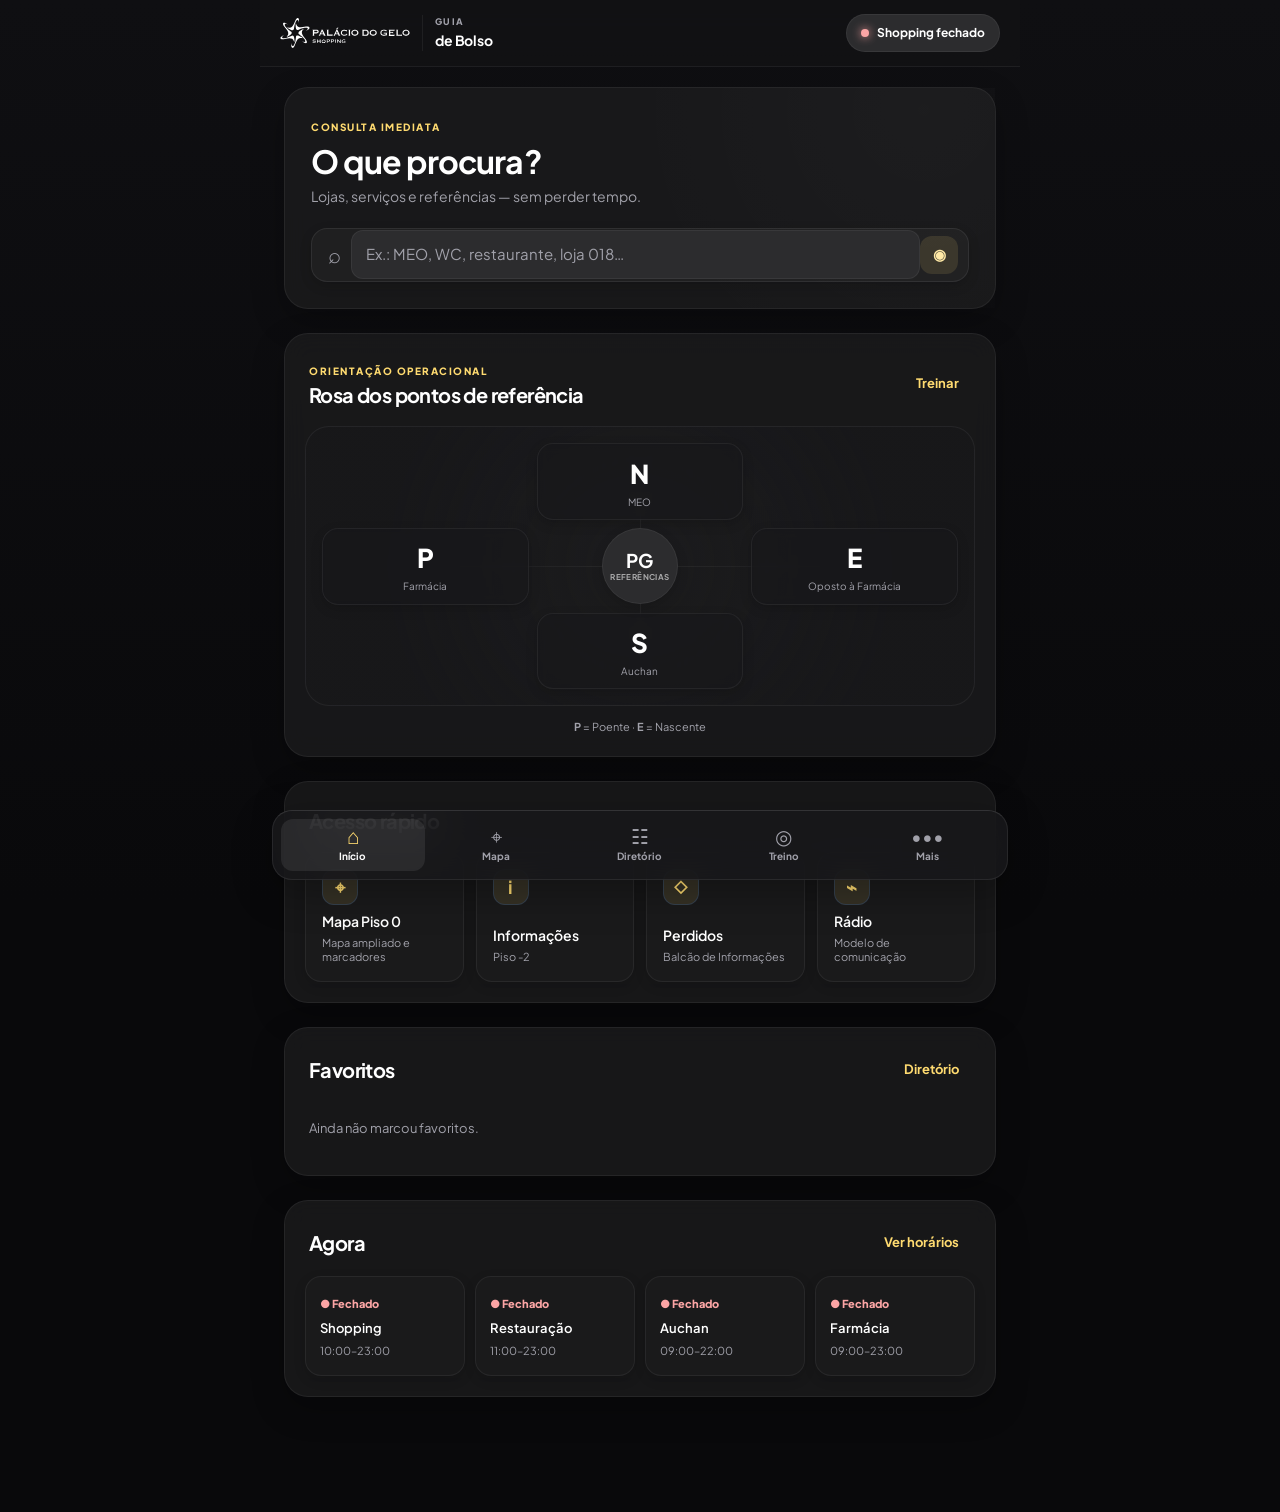
==== index.html @ 29e4f436 "fix: set overflow visible on hero-card to prevent search dropdown clipping and bump version to v1.2." ====
<!doctype html>
<html lang="pt-PT">
<head>
  <meta charset="utf-8" />
  <meta name="viewport" content="width=device-width, initial-scale=1, viewport-fit=cover" />
  <meta name="theme-color" content="#080b0f" />
  <meta name="apple-mobile-web-app-capable" content="yes" />
  <meta name="apple-mobile-web-app-status-bar-style" content="black-translucent" />
  <meta name="apple-mobile-web-app-title" content="PG Guia" />
  <meta name="description" content="Guia móvel e offline do Palácio do Gelo: pisos, lojas, referências cardeais e treino." />
  <link rel="manifest" href="manifest.webmanifest" />
  <link rel="icon" href="assets/icons/palacio-do-gelo.webp" />
  <link rel="apple-touch-icon" href="assets/icons/palacio-do-gelo.webp" />
  <link rel="preconnect" href="https://fonts.googleapis.com">
  <link rel="preconnect" href="https://fonts.gstatic.com" crossorigin>
  <link href="https://fonts.googleapis.com/css2?family=Plus+Jakarta+Sans:wght@300;400;500;600;700;800&display=swap" rel="stylesheet">
  <link rel="stylesheet" href="styles.css?v=1.2.1" />
  <title>PG | Guia de Bolso</title>
</head>
<body>
  <div id="app" class="app-shell">
    <header class="topbar">
      <div class="brand-block">
        <img class="brand-logo" src="assets/brand/palacio-do-gelo.svg" alt="Palácio do Gelo Shopping" />
        <div class="brand-context">
          <span>Guia</span>
          <h1>de Bolso</h1>
        </div>
      </div>
      <div class="top-actions">
        <button id="installBtn" class="icon-btn hidden" type="button" aria-label="Instalar aplicação">⇩</button>
        <button id="openStatusBtn" class="status-pill" type="button" aria-label="Ver horários">
          <span id="openStatusDot" class="status-dot"></span>
          <span id="openStatusText">A verificar</span>
        </button>
      </div>
    </header>

    <main class="content">
      <section id="screen-home" class="screen active" data-screen="home">
        <div class="hero-card">
          <div class="hero-copy">
            <span class="micro-label">CONSULTA IMEDIATA</span>
            <h2>O que procura?</h2>
            <p>Lojas, serviços e referências — sem perder tempo.</p>
          </div>
          <div class="search-wrap">
            <span class="search-icon">⌕</span>
            <input id="homeSearch" type="search" autocomplete="off" placeholder="Ex.: MEO, WC, restaurante, loja 018…" aria-label="Pesquisar local" />
            <button id="voiceSearchBtn" class="voice-btn" type="button" aria-label="Pesquisar por voz">◉</button>
          </div>
          <div id="homeSearchResults" class="search-results hidden"></div>
        </div>

        <section class="section-block">
          <div class="section-heading">
            <div>
              <span class="micro-label">ORIENTAÇÃO OPERACIONAL</span>
              <h2>Rosa dos pontos de referência</h2>
            </div>
            <button class="text-btn" data-nav-target="training" type="button">Treinar</button>
          </div>
          <div class="compass-card" aria-label="Orientação por pontos cardeais">
            <button class="compass-point north" data-direction="north" type="button"><strong>N</strong><span>MEO</span></button>
            <button class="compass-point west" data-direction="west" type="button"><strong>P</strong><span>Farmácia</span></button>
            <div class="compass-center"><span>PG</span><small>referências</small></div>
            <button class="compass-point east" data-direction="east" type="button"><strong>E</strong><span>Oposto à Farmácia</span></button>
            <button class="compass-point south" data-direction="south" type="button"><strong>S</strong><span>Auchan</span></button>
          </div>
          <p class="compass-legend"><b>P</b> = Poente · <b>E</b> = Nascente</p>
        </section>

        <section class="section-block">
          <div class="section-heading"><h2>Acesso rápido</h2></div>
          <div class="quick-grid">
            <button class="quick-card" data-action="open-floor" data-floor="0" type="button"><span class="quick-icon">⌖</span><b>Mapa Piso 0</b><small>Mapa ampliado e marcadores</small></button>
            <button class="quick-card" data-action="find-place" data-place="Balcão de Informações" type="button"><span class="quick-icon">i</span><b>Informações</b><small>Piso -2</small></button>
            <button class="quick-card" data-action="find-place" data-place="Perdidos e achados" type="button"><span class="quick-icon">◇</span><b>Perdidos</b><small>Balcão de Informações</small></button>
            <button class="quick-card" data-action="open-radio" type="button"><span class="quick-icon">⌁</span><b>Rádio</b><small>Modelo de comunicação</small></button>
          </div>
        </section>

        <section class="section-block">
          <div class="section-heading">
            <h2>Favoritos</h2>
            <button class="text-btn" data-nav-target="directory" type="button">Diretório</button>
          </div>
          <div id="favoritesList" class="horizontal-list empty-state">Ainda não marcou favoritos.</div>
        </section>

        <section class="section-block">
          <div class="section-heading"><h2>Agora</h2><button id="showAllHours" class="text-btn" type="button">Ver horários</button></div>
          <div id="hoursStrip" class="hours-strip"></div>
        </section>
      </section>

      <section id="screen-map" class="screen" data-screen="map">
        <div class="section-heading sticky-heading">
          <div><span class="micro-label">MAPA</span><h2 id="mapTitle">Piso 0</h2></div>
          <button id="markModeBtn" class="outline-btn" type="button">+ Marcar ponto</button>
        </div>
        <div id="floorTabs" class="floor-tabs" role="tablist" aria-label="Escolher piso"></div>
        <div class="map-card">
          <div id="mapViewport" class="map-viewport">
            <img id="floorMapImage" src="assets/mapa-oficial-piso-0.png" alt="Mapa do Piso 0" draggable="false" />
            <div id="markerLayer" class="marker-layer"></div>
            <div class="map-compass" aria-hidden="true"><b>N</b><span>↥</span><small>MEO</small></div>
          </div>
          <div id="mapHint" class="map-hint">Toque num marcador ou pesquise uma loja.</div>
          <div class="zoom-actions">
            <button id="zoomOutBtn" type="button" aria-label="Diminuir zoom">−</button>
            <button id="resetZoomBtn" type="button">Ajustar</button>
            <button id="zoomInBtn" type="button" aria-label="Aumentar zoom">+</button>
          </div>
        </div>
        <div class="section-heading compact"><h2>Locais deste piso</h2><span id="floorCount" class="count-badge"></span></div>
        <div id="floorPlaces" class="card-list"></div>
      </section>

      <section id="screen-directory" class="screen" data-screen="directory">
        <div class="section-heading sticky-heading">
          <div><span class="micro-label">142 LOCAIS CADASTRADOS</span><h2>Diretório</h2></div>
          <button id="directoryFavoritesOnly" class="outline-btn" type="button">☆ Favoritos</button>
        </div>
        <div class="filter-card">
          <div class="search-wrap compact-search">
            <span class="search-icon">⌕</span>
            <input id="directorySearch" type="search" placeholder="Nome, categoria, piso ou unidade" aria-label="Pesquisar diretório" />
          </div>
          <div class="filter-row">
            <select id="floorFilter" aria-label="Filtrar por piso">
              <option value="all">Todos os pisos</option>
              <option value="-2">Piso -2</option><option value="-1">Piso -1</option><option value="P0">Parque P0</option>
              <option value="0">Piso 0</option><option value="1">Piso 1</option><option value="2">Piso 2</option><option value="3">Piso 3</option>
              <option value="unknown">Por confirmar</option>
            </select>
            <select id="categoryFilter" aria-label="Filtrar por categoria"><option value="all">Todas as categorias</option></select>
          </div>
          <label class="check-row"><input id="verifiedFilter" type="checkbox" /> Mostrar apenas localizações confirmadas</label>
        </div>
        <div class="result-summary"><span id="directoryCount"></span><button id="clearFilters" class="text-btn" type="button">Limpar filtros</button></div>
        <div id="directoryList" class="card-list"></div>
      </section>

      <section id="screen-training" class="screen" data-screen="training">
        <div class="section-heading">
          <div><span class="micro-label">MEMORIZAÇÃO</span><h2>Modo treino</h2></div>
          <div id="trainingScore" class="score-pill">0 / 0</div>
        </div>
        <div class="training-tabs">
          <button class="active" data-training-mode="mixed" type="button">Misto</button>
          <button data-training-mode="compass" type="button">Direções</button>
          <button data-training-mode="floors" type="button">Pisos</button>
        </div>
        <div id="quizCard" class="quiz-card">
          <span id="quizType" class="micro-label">DIREÇÃO</span>
          <h2 id="quizQuestion">A carregar pergunta…</h2>
          <div id="quizAnswers" class="answer-grid"></div>
          <div id="quizFeedback" class="quiz-feedback hidden"></div>
          <button id="nextQuestionBtn" class="primary-btn hidden" type="button">Próxima pergunta</button>
        </div>
        <section class="section-block">
          <div class="section-heading"><h2>Referências essenciais</h2></div>
          <div id="referenceCards" class="reference-grid"></div>
        </section>
        <section class="section-block">
          <div class="section-heading"><h2>Checklist de ronda</h2><button id="resetPatrolBtn" class="text-btn" type="button">Reiniciar</button></div>
          <div id="patrolChecklist" class="patrol-list"></div>
        </section>
      </section>

      <section id="screen-more" class="screen" data-screen="more">
        <div class="section-heading"><div><span class="micro-label">APOIO</span><h2>Mais ferramentas</h2></div></div>

        <details class="accordion" open>
          <summary>Serviços públicos</summary>
          <div id="servicesList" class="mini-list"></div>
        </details>

        <details class="accordion">
          <summary>Regras públicas do shopping</summary>
          <div id="rulesList" class="mini-list"></div>
        </details>

        <details class="accordion" id="operationalNotesAccordion">
          <summary>Notas operacionais pessoais</summary>
          <p class="muted-note">Modelos editáveis para comunicação rápida. Ficam apenas neste dispositivo e não substituem o procedimento oficial.</p>
          <div id="operationalNotes" class="notes-grid"></div>
        </details>

        <details class="accordion">
          <summary>Pontos personalizados</summary>
          <button id="addCustomPlaceBtn" class="primary-btn full" type="button">Adicionar local</button>
          <div id="customPlacesList" class="mini-list"></div>
        </details>

        <details class="accordion">
          <summary>Diretório fotografado</summary>
          <a href="assets/diretorio-fotografado.png" target="_blank" rel="noopener"><img class="directory-photo" src="assets/diretorio-fotografado.png" alt="Fotografia ampliada do diretório do shopping" /></a>
        </details>

        <details class="accordion">
          <summary>Contactos e fontes</summary>
          <div id="contactCard" class="contact-card"></div>
          <div id="sourcesList" class="source-list"></div>
          <p class="muted-note" id="dataNote"></p>
        </details>

        <div class="danger-zone">
          <h3>Dados locais</h3>
          <p>Favoritos, correções, notas, treino e pontos personalizados ficam apenas no seu telemóvel.</p>
          <button id="exportDataBtn" class="outline-btn" type="button">Exportar cópia</button>
          <button id="importDataBtn" class="outline-btn" type="button">Importar cópia</button>
          <input id="importDataInput" type="file" accept="application/json" hidden />
        </div>
      </section>
    </main>

    <nav class="bottom-nav" aria-label="Navegação principal">
      <button class="active" data-nav="home" type="button"><span>⌂</span><small>Início</small></button>
      <button data-nav="map" type="button"><span>⌖</span><small>Mapa</small></button>
      <button data-nav="directory" type="button"><span>☷</span><small>Diretório</small></button>
      <button data-nav="training" type="button"><span>◎</span><small>Treino</small></button>
      <button data-nav="more" type="button"><span>•••</span><small>Mais</small></button>
    </nav>
  </div>

  <dialog id="placeDialog" class="sheet-dialog">
    <form method="dialog" class="sheet-card">
      <div class="sheet-handle"></div>
      <button class="sheet-close" value="cancel" aria-label="Fechar">×</button>
      <div id="placeDialogContent"></div>
    </form>
  </dialog>

  <dialog id="formDialog" class="sheet-dialog">
    <form id="customPlaceForm" class="sheet-card">
      <div class="sheet-handle"></div>
      <button class="sheet-close" type="button" data-close-dialog="formDialog" aria-label="Fechar">×</button>
      <span class="micro-label">LOCAL PERSONALIZADO</span>
      <h2 id="formDialogTitle">Adicionar local</h2>
      <label>Nome<input name="name" required placeholder="Ex.: Posto de segurança" /></label>
      <div class="two-cols"><label>Piso<select name="floor"><option>-2</option><option>-1</option><option>P0</option><option selected>0</option><option>1</option><option>2</option><option>3</option></select></label><label>Unidade<input name="unit" placeholder="Ex.: 018" /></label></div>
      <label>Direção<select name="direction"><option value="">Por confirmar</option><option>Norte</option><option>Sul</option><option>Poente</option><option>Nascente</option></select></label>
      <label>Referência / nota<textarea name="note" rows="3" placeholder="Ex.: corredor junto ao elevador"></textarea></label>
      <input type="hidden" name="x" /><input type="hidden" name="y" />
      <button class="primary-btn full" type="submit">Guardar neste dispositivo</button>
    </form>
  </dialog>

  <dialog id="hoursDialog" class="sheet-dialog">
    <form method="dialog" class="sheet-card">
      <div class="sheet-handle"></div>
      <button class="sheet-close" value="cancel" aria-label="Fechar">×</button>
      <span class="micro-label">HORÁRIOS PÚBLICOS</span><h2>Estado e horários</h2>
      <div id="hoursDialogList" class="mini-list"></div>
      <p class="muted-note">Horários especiais e feriados podem alterar estes valores.</p>
    </form>
  </dialog>

  <div id="toast" class="toast" role="status" aria-live="polite"></div>

  <script src="data.js?v=1.2.1"></script>
  <script src="store-media.js?v=1.2.1"></script>
  <script src="app.js?v=1.2.1"></script>
</body>
</html>
---- styles.css ----
/* Import Google Fonts - Plus Jakarta Sans */
@import url('https://fonts.googleapis.com/css2?family=Plus+Jakarta+Sans:wght@300;400;500;600;700;800&display=swap');

:root {
  /* System Dark Matte Gold Theme */
  --bg: #09090b;
  --bg-gradient: linear-gradient(180deg, #0f0f12 0%, #09090b 100%);
  --panel: rgba(28, 28, 30, 0.75);
  --panel-elevated: rgba(44, 44, 46, 0.85);
  --panel-solid: #1c1c1e;
  --panel-2: #2c2c2e;
  --line: rgba(255, 255, 255, 0.06);
  --line-glow: rgba(255, 255, 255, 0.06);
  --text: #ffffff;
  --muted: #a1a1aa;
  --ice: #ffdb70;
  --ice-dim: rgba(255, 219, 112, 0.12);
  --ice-2: #ffe9a6;
  --accent: #ffdb70;
  --accent-glow: rgba(255, 219, 112, 0.08);
  --success: #6ee7b7;
  --success-glow: rgba(110, 231, 183, 0.1);
  --warning: #fcd34d;
  --warning-glow: rgba(252, 211, 77, 0.1);
  --danger: #fca5a5;
  --danger-glow: rgba(252, 165, 165, 0.1);
  
  /* Layout tokens */
  --radius-lg: 24px;
  --radius-md: 16px;
  --radius-sm: 12px;
  --shadow-sm: 0 4px 12px rgba(0, 0, 0, 0.15);
  --shadow-md: 0 12px 32px rgba(0, 0, 0, 0.25);
  --shadow-lg: 0 20px 48px rgba(0, 0, 0, 0.35);
  --shadow-glow: 0 0 20px rgba(255, 255, 255, 0.02);
  
  color-scheme: dark;
  font-family: 'Plus Jakarta Sans', -apple-system, BlinkMacSystemFont, "Segoe UI", Roboto, Helvetica, Arial, sans-serif;
}

/* Reset and Global Styles */
* {
  box-sizing: border-box;
  -webkit-tap-highlight-color: transparent;
  outline-color: var(--ice);
}

html {
  background: var(--bg);
  scroll-behavior: smooth;
  height: 100%;
}

body {
  margin: 0;
  min-width: 320px;
  min-height: 100vh;
  background: var(--bg-gradient);
  background-attachment: fixed;
  color: var(--text);
  font-size: 15px;
  line-height: 1.5;
  -webkit-font-smoothing: antialiased;
}

/* Scrollbars */
::-webkit-scrollbar {
  width: 6px;
  height: 6px;
}
::-webkit-scrollbar-track {
  background: transparent;
}
::-webkit-scrollbar-thumb {
  background: rgba(255, 255, 255, 0.15);
  border-radius: 99px;
}
::-webkit-scrollbar-thumb:hover {
  background: var(--ice-dim);
}

/* Form resets */
button, input, select, textarea {
  font: inherit;
  color: inherit;
}

button {
  border: 0;
  background: transparent;
  cursor: pointer;
  display: inline-flex;
  align-items: center;
  justify-content: center;
  transition: all 0.25s cubic-bezier(0.4, 0, 0.2, 1);
}

button:active {
  transform: scale(0.96);
}

a {
  color: var(--ice);
  text-decoration: none;
  transition: color 0.2s ease;
}
a:hover {
  color: var(--ice-2);
}

/* Layout Shell */
.app-shell {
  width: min(100%, 760px);
  margin: 0 auto;
  min-height: 100vh;
  position: relative;
  display: flex;
  flex-direction: column;
}

/* Top Navigation Bar */
.topbar {
  position: sticky;
  top: 0;
  z-index: 40;
  display: flex;
  align-items: center;
  justify-content: space-between;
  padding: calc(14px + env(safe-area-inset-top)) 20px 14px;
  background: rgba(18, 18, 20, 0.85);
  backdrop-filter: blur(20px) saturate(160%);
  border-bottom: 1px solid var(--line);
}

.brand-block {
  display: flex;
  gap: 12px;
  align-items: center;
  min-width: 0;
}

.brand-logo {
  height: 38px;
  max-width: 130px;
  object-fit: contain;
  filter: invert(1) brightness(1.15);
}

.brand-context {
  border-left: 1.5px solid var(--line);
  padding-left: 12px;
  white-space: nowrap;
}
.brand-context span {
  display: block;
  color: var(--muted);
  font-size: 9px;
  font-weight: 800;
  letter-spacing: 0.15em;
  text-transform: uppercase;
}
.brand-context h1 {
  margin: 1px 0 0;
  font-size: 14px;
  font-weight: 700;
  letter-spacing: -0.01em;
}

.top-actions {
  display: flex;
  gap: 8px;
  align-items: center;
}

/* Content Container */
.content {
  flex: 1;
  padding: 20px 20px calc(115px + env(safe-area-inset-bottom));
}

/* Screen Transitions */
.screen {
  display: none;
  animation: fadeIn 0.3s cubic-bezier(0.16, 1, 0.3, 1);
}
.screen.active {
  display: block;
}
@keyframes fadeIn {
  from {
    opacity: 0;
    transform: translateY(8px);
  }
  to {
    opacity: 1;
    transform: translateY(0);
  }
}

/* Card components base */
.hero-card, .filter-card, .map-card, .quiz-card, .accordion, .danger-zone, .section-block {
  background: var(--panel);
  border: 1px solid var(--line);
  border-radius: var(--radius-lg);
  box-shadow: var(--shadow-md);
  backdrop-filter: blur(12px);
  overflow: hidden;
  transition: border-color 0.25s ease, box-shadow 0.25s ease;
}

.section-block {
  margin-top: 24px;
  padding: 20px;
  background: var(--panel);
}

/* Typography styles */
.eyebrow, .micro-label {
  margin: 0;
  color: var(--ice);
  letter-spacing: 0.15em;
  font-weight: 800;
  font-size: 10px;
  text-transform: uppercase;
  /* text-shadow removed for neutral style */
}

h2 {
  margin: 0;
  font-size: 22px;
  font-weight: 700;
  letter-spacing: -0.03em;
}
h3 {
  margin: 0;
  font-size: 17px;
  font-weight: 600;
  letter-spacing: -0.01em;
}
p {
  line-height: 1.6;
  color: var(--muted);
}

/* Buttons */
.icon-btn {
  width: 38px;
  height: 38px;
  border-radius: var(--radius-sm);
  background: var(--panel-2);
  border: 1px solid var(--line);
  font-size: 18px;
}
.icon-btn:hover {
  background: var(--ice-dim);
  border-color: var(--ice);
  color: var(--ice);
}

.status-pill {
  min-height: 38px;
  display: flex;
  gap: 8px;
  align-items: center;
  border-radius: 99px;
  padding: 0 14px;
  background: var(--panel-2);
  border: 1px solid var(--line);
  font-size: 12px;
  font-weight: 700;
}
.status-pill:hover {
  border-color: rgba(255, 255, 255, 0.15);
}

.status-dot {
  width: 8px;
  height: 8px;
  border-radius: 50%;
  background: var(--warning);
  box-shadow: 0 0 10px var(--warning);
}
.status-dot.open {
  background: var(--success);
  box-shadow: 0 0 10px var(--success);
}
.status-dot.closed {
  background: var(--danger);
  box-shadow: 0 0 10px var(--danger);
}

.text-btn {
  padding: 8px 12px;
  background: transparent;
  color: var(--ice);
  font-weight: 700;
  font-size: 13px;
  border-radius: var(--radius-sm);
}
.text-btn:hover {
  background: var(--ice-dim);
}

.outline-btn {
  padding: 10px 16px;
  border-radius: var(--radius-sm);
  background: rgba(255, 255, 255, 0.03);
  border: 1px solid var(--line);
  font-size: 12px;
  font-weight: 700;
}
.outline-btn:hover {
  border-color: var(--ice);
  background: var(--ice-dim);
  color: var(--ice-2);
}
.outline-btn.active {
  border-color: var(--ice);
  background: var(--ice-dim);
  color: var(--text);
  box-shadow: var(--shadow-glow);
}

.primary-btn {
  border-radius: var(--radius-md);
  padding: 14px 24px;
  background: var(--ice);
  color: #09090b;
  font-weight: 800;
  box-shadow: var(--shadow-sm);
  font-size: 14px;
  letter-spacing: -0.01em;
}
.primary-btn:hover {
  background: #e5c158;
  transform: translateY(-1px);
}
.primary-btn:active {
  transform: translateY(1px) scale(0.97);
}

.full {
  width: 100%;
}

/* Hero Section */
.hero-card {
  padding: 26px;
  position: relative;
  border-color: var(--line);
  background: var(--panel);
  overflow: visible;
}
.hero-card::after {
  content: "";
  position: absolute;
  inset: 0;
  pointer-events: none;
  background: radial-gradient(circle at 90% 10%, rgba(255, 255, 255, 0.02), transparent 45%);
}

.hero-copy h2 {
  font-size: 32px;
  margin-top: 6px;
  line-height: 1.15;
}
.hero-copy p {
  margin: 6px 0 20px;
  font-size: 14px;
}

/* Search wrap */
.search-wrap {
  position: relative;
  z-index: 2;
  display: flex;
  align-items: center;
  min-height: 54px;
  background: rgba(255, 255, 255, 0.03);
  border: 1px solid rgba(255, 255, 255, 0.08);
  border-radius: var(--radius-md);
  padding: 0 10px 0 16px;
  box-shadow: var(--shadow-sm);
  transition: all 0.3s cubic-bezier(0.4, 0, 0.2, 1);
}
.search-wrap:focus-within {
  border-color: var(--ice);
  background: var(--panel-solid);
  box-shadow: 0 0 0 3px var(--ice-dim), var(--shadow-glow);
}
.search-icon {
  color: var(--muted);
  font-size: 22px;
  margin-right: 10px;
  transition: color 0.3s ease;
}
.search-wrap:focus-within .search-icon {
  color: var(--ice);
}
.search-wrap input {
  flex: 1;
  min-width: 0;
  border: 0;
  outline: 0;
  color: var(--text);
  background: transparent;
  font-size: 15px;
}
.search-wrap input::placeholder {
  color: var(--muted);
}
.voice-btn {
  width: 38px;
  height: 38px;
  border-radius: var(--radius-sm);
  background: var(--ice-dim);
  color: var(--ice-2);
  font-weight: 700;
}
.voice-btn:hover {
  background: rgba(59, 130, 246, 0.2);
  color: var(--ice);
}

/* Search results dropdown */
.search-results {
  position: absolute;
  left: 26px;
  right: 26px;
  top: calc(100% - 15px);
  z-index: 30;
  padding: 8px;
  max-height: 330px;
  overflow: auto;
  background: var(--panel-solid);
  border: 1px solid var(--line);
  border-radius: 0 0 var(--radius-md) var(--radius-md);
  box-shadow: var(--shadow-lg);
  border-top: 0;
}
.search-result {
  width: 100%;
  display: flex;
  align-items: center;
  gap: 14px;
  border: 0;
  background: transparent;
  color: var(--text);
  text-align: left;
  padding: 10px 12px;
  border-radius: var(--radius-sm);
}
.search-result:hover, .search-result:focus {
  background: rgba(255, 255, 255, 0.04);
}
.result-floor {
  flex: 0 0 auto;
  min-width: 52px;
  padding: 6px 8px;
  text-align: center;
  border-radius: var(--radius-sm);
  background: var(--panel-2);
  font-size: 12px;
  font-weight: 850;
  color: var(--ice);
  border: 1px solid var(--line);
}
.search-result b {
  display: block;
  font-weight: 600;
  font-size: 14px;
}
.search-result small {
  color: var(--muted);
  font-size: 11px;
}

/* Section Headings */
.section-heading {
  display: flex;
  justify-content: space-between;
  align-items: center;
  gap: 12px;
  margin: 4px 4px 16px;
}
.section-heading h2 {
  font-size: 20px;
}
.section-heading.compact {
  margin-top: 24px;
}

.sticky-heading {
  position: sticky;
  top: 66px;
  z-index: 22;
  background: linear-gradient(180deg, var(--bg) 75%, transparent);
  padding: 12px 0 18px;
  margin-top: -6px;
  backdrop-filter: blur(8px);
}

/* Compass Card (Rosa dos Ventos - Radar redesign) */
.compass-card {
  display: grid;
  grid-template: 1fr 1fr 1fr / 1fr 1fr 1fr;
  min-height: 280px;
  position: relative;
  border-radius: var(--radius-lg);
  background: radial-gradient(circle, rgba(255, 255, 255, 0.02) 0%, rgba(24, 24, 27, 0.6) 70%);
  border: 1px solid var(--line);
  overflow: hidden;
  padding: 12px;
}
.compass-card::before, .compass-card::after {
  content: "";
  position: absolute;
  background: linear-gradient(90deg, transparent, var(--line), transparent);
}
.compass-card::before {
  width: 1px;
  top: 10%;
  bottom: 10%;
  left: 50%;
  background: linear-gradient(180deg, transparent, var(--line) 40%, var(--line) 60%, transparent);
}
.compass-card::after {
  height: 1px;
  left: 10%;
  right: 10%;
  top: 50%;
}

.compass-point {
  position: relative;
  z-index: 2;
  margin: 4px;
  border: 1px solid var(--line);
  border-radius: var(--radius-md);
  background: rgba(24, 24, 27, 0.7);
  display: flex;
  flex-direction: column;
  align-items: center;
  justify-content: center;
  gap: 2px;
  padding: 8px;
  box-shadow: var(--shadow-sm);
  backdrop-filter: blur(4px);
}
.compass-point:hover {
  border-color: var(--muted);
  background: rgba(255, 255, 255, 0.02);
}
.compass-point strong {
  font-size: 26px;
  color: var(--text);
  font-weight: 800;
}
.compass-point span {
  font-size: 10px;
  color: var(--muted);
  text-align: center;
  max-width: 95px;
  white-space: nowrap;
  overflow: hidden;
  text-overflow: ellipsis;
}
.compass-point.north { grid-column: 2; grid-row: 1; }
.compass-point.south { grid-column: 2; grid-row: 3; }
.compass-point.west { grid-column: 1; grid-row: 2; }
.compass-point.east { grid-column: 3; grid-row: 2; }

.compass-center {
  grid-column: 2;
  grid-row: 2;
  z-index: 3;
  align-self: center;
  justify-self: center;
  width: 76px;
  height: 76px;
  display: flex;
  flex-direction: column;
  align-items: center;
  justify-content: center;
  text-align: center;
  border-radius: 50%;
  background: var(--panel-2);
  color: var(--text);
  border: 1px solid var(--line);
  box-shadow: var(--shadow-sm);
}
.compass-center span {
  font-weight: 700;
  font-size: 19px;
  line-height: 1.1;
}
.compass-center small {
  font-size: 8px;
  font-weight: 700;
  letter-spacing: 0.05em;
  text-transform: uppercase;
  opacity: 0.6;
}

.compass-legend {
  text-align: center;
  margin: 12px 0 0;
  color: var(--muted);
  font-size: 11px;
}

/* Quick Action Grid */
.quick-grid {
  display: grid;
  grid-template-columns: 1fr 1fr;
  gap: 12px;
}
.quick-card {
  min-height: 116px;
  display: flex;
  flex-direction: column;
  align-items: flex-start;
  justify-content: flex-end;
  gap: 4px;
  padding: 16px;
  border: 1px solid var(--line);
  border-radius: var(--radius-md);
  background: var(--panel);
  text-align: left;
  box-shadow: var(--shadow-sm);
  transition: all 0.25s ease;
}
.quick-card:hover {
  border-color: var(--ice-dim);
  background: var(--panel-elevated);
  transform: translateY(-2px);
  box-shadow: 0 8px 24px rgba(0, 0, 0, 0.15);
}
.quick-icon {
  display: flex;
  align-items: center;
  justify-content: center;
  width: 36px;
  height: 36px;
  margin-bottom: auto;
  border-radius: var(--radius-sm);
  background: var(--ice-dim);
  color: var(--ice);
  font-size: 18px;
  font-weight: 700;
  border: 1px solid rgba(59, 130, 246, 0.2);
}
.quick-card b {
  font-size: 14px;
  font-weight: 600;
}
.quick-card small {
  color: var(--muted);
  font-size: 11px;
  line-height: 1.3;
}

/* Horizontal chip lists */
.horizontal-list {
  display: flex;
  gap: 12px;
  overflow-x: auto;
  padding-bottom: 6px;
  scrollbar-width: thin;
}
.favorite-chip {
  flex: 0 0 auto;
  min-width: 180px;
  max-width: 220px;
  display: flex;
  align-items: center;
  gap: 12px;
  border: 1px solid var(--line);
  background: var(--panel);
  border-radius: var(--radius-md);
  padding: 10px 12px;
  text-align: left;
  box-shadow: var(--shadow-sm);
}
.favorite-chip:hover {
  border-color: var(--ice-dim);
  background: rgba(255, 255, 255, 0.02);
}
.favorite-chip span:last-child {
  min-width: 0;
  flex: 1;
}
.favorite-chip b {
  display: block;
  font-size: 13px;
  font-weight: 600;
  overflow: hidden;
  text-overflow: ellipsis;
  white-space: nowrap;
}
.favorite-chip small {
  color: var(--muted);
  display: block;
  margin-top: 2px;
  font-size: 11px;
  overflow: hidden;
  text-overflow: ellipsis;
  white-space: nowrap;
}

.empty-state {
  color: var(--muted);
  font-size: 13px;
  padding: 16px 4px;
}

/* Hours section */
.hours-strip {
  display: grid;
  grid-template-columns: 1fr 1fr;
  gap: 10px;
}
.hour-card {
  padding: 14px;
  border-radius: var(--radius-md);
  background: var(--panel);
  border: 1px solid var(--line);
  box-shadow: var(--shadow-sm);
}
.hour-card .state {
  display: inline-flex;
  align-items: center;
  gap: 6px;
  font-size: 11px;
  font-weight: 800;
  margin-bottom: 6px;
}
.hour-card b {
  display: block;
  font-size: 13px;
  font-weight: 600;
}
.hour-card small {
  color: var(--muted);
  font-size: 11px;
}

/* Floor selector tabs */
.floor-tabs {
  display: flex;
  gap: 8px;
  overflow-x: auto;
  padding: 4px 2px 14px;
  scrollbar-width: none;
}
.floor-tabs button {
  flex: 0 0 auto;
  min-width: 54px;
  height: 40px;
  border: 1px solid var(--line);
  border-radius: var(--radius-sm);
  background: var(--panel);
  font-weight: 700;
  font-size: 13px;
}
.floor-tabs button:hover {
  border-color: rgba(255, 255, 255, 0.15);
}
.floor-tabs button.active {
  background: var(--ice);
  color: var(--bg);
  border-color: transparent;
  font-weight: 800;
}

/* Map Screen components */
.map-card {
  padding: 10px;
  margin-bottom: 12px;
}
.map-viewport {
  position: relative;
  overflow: auto;
  border-radius: var(--radius-md);
  background: #f8fafc;
  touch-action: pan-x pan-y;
  min-height: 310px;
  display: flex;
  align-items: center;
  justify-content: center;
  border: 1px solid rgba(0, 0, 0, 0.1);
}
.map-viewport img {
  width: 100%;
  height: auto;
  display: block;
  transform-origin: center;
  transition: transform 0.2s ease;
  user-select: none;
}
.marker-layer {
  position: absolute;
  inset: 0;
  pointer-events: none;
  transform-origin: center;
  transition: transform 0.2s ease;
}

.map-marker {
  position: absolute;
  transform: translate(-50%, -50%);
  width: 22px;
  height: 22px;
  border: 3px solid #ffffff;
  border-radius: 50%;
  background: var(--ice);
  box-shadow: 0 4px 12px rgba(0,0,0,0.45);
  pointer-events: auto;
  cursor: pointer;
  transition: transform 0.2s cubic-bezier(0.175, 0.885, 0.32, 1.275);
}
.map-marker:hover {
  transform: translate(-50%, -50%) scale(1.2);
}
.map-marker::after {
  content: "";
  position: absolute;
  inset: -6px;
  border: 2.5px solid var(--ice-dim);
  border-radius: 50%;
}
.map-marker.selected {
  background: #f43f5e;
  width: 26px;
  height: 26px;
  z-index: 8;
  border-color: #ffffff;
  animation: markerPulse 1.2s infinite ease-out;
}
.map-marker.selected::after {
  border-color: rgba(244, 63, 94, 0.3);
}

.map-marker.custom {
  background: #8b5cf6;
}
.map-marker.custom::after {
  border-color: rgba(139, 92, 246, 0.3);
}

@keyframes markerPulse {
  0% {
    box-shadow: 0 0 0 0 rgba(244, 63, 94, 0.7);
  }
  70% {
    box-shadow: 0 0 0 12px rgba(244, 63, 94, 0);
  }
  100% {
    box-shadow: 0 0 0 0 rgba(244, 63, 94, 0);
  }
}

.map-compass {
  position: absolute;
  top: 12px;
  right: 12px;
  display: flex;
  flex-direction: column;
  align-items: center;
  justify-content: center;
  width: 58px;
  height: 70px;
  border-radius: var(--radius-sm);
  background: rgba(4, 8, 20, 0.85);
  color: var(--text);
  border: 1px solid var(--line);
  box-shadow: var(--shadow-sm);
  pointer-events: none;
}
.map-compass b {
  color: var(--ice);
  font-size: 11px;
}
.map-compass span {
  font-size: 22px;
  line-height: 1.1;
}
.map-compass small {
  font-size: 8px;
  color: var(--muted);
  font-weight: 700;
}

.map-hint {
  color: var(--muted);
  font-size: 12px;
  padding: 12px 8px 4px;
  text-align: center;
}

/* Floating controls inside Map */
.zoom-actions {
  display: flex;
  justify-content: center;
  gap: 8px;
  margin-top: 6px;
}
.zoom-actions button {
  border: 1px solid var(--line);
  background: rgba(255, 255, 255, 0.03);
  border-radius: var(--radius-sm);
  min-width: 44px;
  height: 36px;
  font-weight: 700;
}
.zoom-actions button:hover {
  background: var(--panel-2);
  border-color: var(--muted);
}

/* Store Logos / Visual Representation */
.store-media {
  position: relative;
  display: flex;
  align-items: center;
  justify-content: center;
  flex: 0 0 auto;
  width: 52px;
  height: 52px;
  overflow: hidden;
  border-radius: var(--radius-sm);
  background: #ffffff;
  border: 1px solid rgba(255, 255, 255, 0.1);
  box-shadow: var(--shadow-sm);
}
.store-media.small {
  width: 42px;
  height: 42px;
  border-radius: var(--radius-sm);
}
.store-media.large {
  width: 74px;
  height: 74px;
  border-radius: var(--radius-md);
}

.store-initials {
  color: #0f172a;
  font-size: 13px;
  font-weight: 800;
  letter-spacing: -0.02em;
}
.store-media.small .store-initials {
  font-size: 11px;
}
.store-media.large .store-initials {
  font-size: 18px;
}

.store-media img {
  position: absolute;
  inset: 5px;
  width: calc(100% - 10px);
  height: calc(100% - 10px);
  object-fit: contain;
  background: #ffffff;
}
.store-media.small img {
  inset: 4px;
  width: calc(100% - 8px);
  height: calc(100% - 8px);
}
.store-media.large img {
  inset: 7px;
  width: calc(100% - 14px);
  height: calc(100% - 14px);
}

/* Badges */
.count-badge, .score-pill {
  background: rgba(0, 240, 255, 0.08);
  color: var(--ice-2);
  border: 1px solid rgba(0, 240, 255, 0.2);
  padding: 6px 12px;
  border-radius: 99px;
  font-size: 12px;
  font-weight: 700;
}

/* Standard List elements */
.card-list {
  display: grid;
  gap: 10px;
}
.place-card {
  display: grid;
  grid-template-columns: auto 1fr auto;
  align-items: center;
  gap: 14px;
  padding: 12px;
  border-radius: var(--radius-md);
  border: 1px solid var(--line);
  background: var(--panel);
  cursor: pointer;
  text-align: left;
  transition: all 0.2s ease;
}
.place-card:hover {
  border-color: rgba(0, 240, 255, 0.22);
  background: var(--panel-elevated);
  transform: translateY(-1px);
}
.floor-badge {
  min-width: 48px;
  height: 44px;
  display: flex;
  align-items: center;
  justify-content: center;
  border-radius: var(--radius-sm);
  background: rgba(0, 240, 255, 0.06);
  color: var(--ice);
  font-weight: 800;
  font-size: 12px;
  border: 1px solid rgba(0, 240, 255, 0.12);
}
.place-copy {
  min-width: 0;
}
.place-copy b {
  display: block;
  font-size: 14px;
  font-weight: 600;
  overflow: hidden;
  text-overflow: ellipsis;
  white-space: nowrap;
}
.place-copy small {
  display: block;
  color: var(--muted);
  margin-top: 3px;
  font-size: 12px;
  overflow: hidden;
  text-overflow: ellipsis;
  white-space: nowrap;
}
.favorite-btn {
  width: 36px;
  height: 36px;
  border-radius: var(--radius-sm);
  color: var(--muted);
  font-size: 18px;
}
.favorite-btn:hover {
  color: var(--warning);
  background: rgba(245, 158, 11, 0.08);
}
.favorite-btn.active {
  color: var(--warning);
}

/* Directory / Filters */
.filter-card {
  padding: 16px;
  margin-bottom: 12px;
}
.compact-search {
  min-height: 48px;
  box-shadow: none;
}
.filter-row {
  display: grid;
  grid-template-columns: 1fr 1fr;
  gap: 10px;
  margin-top: 12px;
}

select, input[type="text"], input[type="search"], textarea {
  width: 100%;
  border: 1px solid var(--line);
  border-radius: var(--radius-sm);
  padding: 12px 14px;
  background: var(--panel-2);
  color: var(--text);
  outline: 0;
  transition: border-color 0.2s ease, box-shadow 0.2s ease;
}
select:focus, input[type="text"]:focus, input[type="search"]:focus, textarea:focus {
  border-color: var(--ice);
  box-shadow: 0 0 0 2px var(--ice-dim);
}

/* Custom dropdown icon style for standard select */
select {
  appearance: none;
  background-image: url("data:image/svg+xml,%3Csvg xmlns='http://www.w3.org/2000/svg' fill='none' viewBox='0 0 24 24' stroke='%238496b0' stroke-width='2.5'%3E%3Cpath stroke-linecap='round' stroke-linejoin='round' d='M19.5 8.25l-7.5 7.5-7.5-7.5'/%3E%3C/svg%3E");
  background-repeat: no-repeat;
  background-position: right 14px center;
  background-size: 14px;
  padding-right: 36px;
}

.check-row {
  display: flex;
  gap: 10px;
  align-items: center;
  margin-top: 14px;
  color: var(--muted);
  font-size: 12px;
  cursor: pointer;
  user-select: none;
}
.check-row input[type="checkbox"] {
  width: 16px;
  height: 16px;
  accent-color: var(--ice);
  margin: 0;
}

.result-summary {
  display: flex;
  justify-content: space-between;
  align-items: center;
  margin: 8px 4px 12px;
  color: var(--muted);
  font-size: 12px;
}

/* Quiz Page Styles */
.training-tabs {
  display: flex;
  gap: 8px;
  margin-bottom: 12px;
}
.training-tabs button {
  flex: 1;
  border: 1px solid var(--line);
  border-radius: var(--radius-sm);
  padding: 11px;
  background: var(--panel);
  font-weight: 700;
  font-size: 13px;
}
.training-tabs button:hover {
  border-color: rgba(255, 255, 255, 0.15);
}
.training-tabs button.active {
  background: var(--ice-dim);
  border-color: rgba(0, 240, 255, 0.35);
  color: var(--ice-2);
}

.quiz-card {
  padding: 24px;
  min-height: 330px;
  display: flex;
  flex-direction: column;
}
.quiz-card h2 {
  margin: 12px 0 20px;
  font-size: 24px;
  line-height: 1.3;
}
.answer-grid {
  display: grid;
  gap: 10px;
}
.answer-btn {
  border: 1px solid var(--line);
  border-radius: var(--radius-md);
  padding: 14px 16px;
  text-align: left;
  background: var(--panel);
  cursor: pointer;
  font-weight: 600;
}
.answer-btn:hover:not(:disabled) {
  border-color: rgba(255, 255, 255, 0.15);
  background: var(--panel-elevated);
}
.answer-btn.correct {
  border-color: var(--success);
  background: var(--success-glow);
  color: #ffffff;
}
.answer-btn.wrong {
  border-color: var(--danger);
  background: var(--danger-glow);
  color: #ffffff;
}
.answer-btn:disabled {
  cursor: default;
  opacity: 0.8;
}

.quiz-feedback {
  margin: 16px 0;
  padding: 14px;
  border-radius: var(--radius-sm);
  font-size: 13px;
  background: rgba(255, 255, 255, 0.03);
  border-left: 3px solid var(--ice);
}

.quiz-card .primary-btn {
  margin-top: auto;
}

.reference-grid {
  display: grid;
  grid-template-columns: 1fr 1fr;
  gap: 10px;
}
.reference-card {
  padding: 16px;
  border: 1px solid var(--line);
  border-radius: var(--radius-md);
  background: var(--panel);
}
.reference-card strong {
  display: block;
  font-size: 19px;
  color: var(--ice);
  font-weight: 700;
}
.reference-card small {
  color: var(--muted);
  font-size: 11px;
}

.patrol-list {
  display: grid;
  gap: 10px;
}
.patrol-item {
  display: flex;
  align-items: center;
  gap: 12px;
  padding: 12px 14px;
  border: 1px solid var(--line);
  border-radius: var(--radius-md);
  background: var(--panel);
  cursor: pointer;
}
.patrol-item:hover {
  background: var(--panel-elevated);
}
.patrol-item input[type="checkbox"] {
  width: 18px;
  height: 18px;
  accent-color: var(--ice);
  margin: 0;
}
.patrol-item b {
  font-size: 14px;
  font-weight: 600;
}

/* Accordions (Details list on More screen) */
.accordion {
  margin-bottom: 12px;
}
.accordion summary {
  cursor: pointer;
  padding: 16px 20px;
  font-weight: 700;
  list-style: none;
  display: flex;
  justify-content: space-between;
  align-items: center;
  font-size: 15px;
}
.accordion summary::-webkit-details-marker {
  display: none;
}
.accordion summary::after {
  content: "+";
  color: var(--ice);
  font-size: 20px;
  font-weight: 400;
  transition: transform 0.2s ease;
}
.accordion[open] summary::after {
  content: "−";
}
.accordion > :not(summary) {
  margin-left: 20px;
  margin-right: 20px;
}

.mini-list {
  display: grid;
  gap: 8px;
  padding-bottom: 20px;
}
.mini-row {
  display: flex;
  justify-content: space-between;
  align-items: center;
  gap: 12px;
  padding: 12px 14px;
  border-radius: var(--radius-sm);
  background: rgba(255, 255, 255, 0.02);
  border: 1px solid var(--line);
  font-size: 13px;
  text-align: left;
}
.mini-row small {
  color: var(--muted);
  text-align: right;
  line-height: 1.3;
}

.notes-grid {
  display: grid;
  gap: 12px;
  padding-bottom: 20px;
}
.note-editor {
  display: block;
  padding: 16px;
  background: rgba(255, 255, 255, 0.015);
  border: 1px solid var(--line);
  border-radius: var(--radius-md);
}
.note-head {
  display: flex;
  align-items: center;
  justify-content: space-between;
  gap: 12px;
  margin-bottom: 12px;
}
.note-head span {
  display: block;
  margin-bottom: 2px;
  color: var(--muted);
  font-size: 10px;
  text-transform: uppercase;
  letter-spacing: 0.08em;
}
.note-head b {
  display: block;
  font-size: 14px;
  font-weight: 600;
}
.note-head button {
  flex: 0 0 auto;
  padding: 6px 12px;
  border: 1px solid var(--line);
  border-radius: var(--radius-sm);
  background: var(--panel-2);
  color: var(--ice);
  font-size: 11px;
  font-weight: 700;
}
.note-head button:hover {
  background: var(--ice-dim);
}

.note-editor textarea {
  display: block;
  width: 100%;
  min-height: 110px;
  resize: vertical;
  padding: 12px;
  border: 1px solid var(--line);
  border-radius: var(--radius-sm);
  outline: 0;
  line-height: 1.5;
  font-size: 13.5px;
  background: var(--panel-solid);
}

.muted-note {
  color: var(--muted);
  font-size: 12px;
  line-height: 1.4;
  margin-top: 4px;
}

.directory-photo {
  width: 100%;
  display: block;
  border-radius: var(--radius-md);
  margin-bottom: 20px;
  border: 1px solid var(--line);
}

.contact-card {
  padding: 16px;
  border: 1px solid var(--line);
  border-radius: var(--radius-md);
  margin-bottom: 12px;
  background: rgba(255, 255, 255, 0.01);
}
.contact-card b {
  font-size: 16px;
  font-weight: 600;
}
.contact-card p {
  margin: 8px 0 0;
  font-size: 13.5px;
}

.source-list {
  display: grid;
  gap: 8px;
  margin-bottom: 16px;
}
.source-list a {
  color: var(--ice-2);
  padding: 10px 0;
  border-bottom: 1px solid var(--line);
  font-size: 13px;
  display: flex;
  justify-content: space-between;
  align-items: center;
}
.source-list a:hover {
  color: var(--ice);
}

.danger-zone {
  padding: 20px;
  margin-top: 20px;
  border-color: rgba(239, 68, 68, 0.2);
  background: rgba(239, 68, 68, 0.02);
}
.danger-zone h3 {
  color: var(--danger);
}
.danger-zone p {
  color: var(--muted);
  font-size: 12px;
  margin: 6px 0 16px;
}
.danger-zone .outline-btn {
  margin: 4px 8px 4px 0;
}

/* Floating Bottom Navigation Bar (iOS Dock/Native layout) */
.bottom-nav {
  position: fixed;
  z-index: 50;
  bottom: 12px; /* Floats slightly above bottom of screen */
  left: 50%;
  transform: translateX(-50%);
  width: calc(100% - 24px);
  max-width: 736px; /* Accounts for app shell (760px) minus margins */
  display: grid;
  grid-template-columns: repeat(5, 1fr);
  padding: 8px;
  background: rgba(24, 24, 27, 0.85);
  border: 1px solid rgba(255, 255, 255, 0.08);
  border-top: 1px solid rgba(255, 255, 255, 0.12);
  border-radius: 20px;
  backdrop-filter: blur(24px) saturate(160%);
  box-shadow: 0 12px 40px rgba(0, 0, 0, 0.3);
}

.bottom-nav button {
  display: flex;
  flex-direction: column;
  align-items: center;
  justify-content: center;
  gap: 3px;
  min-height: 52px;
  border: 0;
  border-radius: var(--radius-sm);
  background: transparent;
  color: var(--muted);
  transition: all 0.2s ease;
}
.bottom-nav button span {
  font-size: 20px;
  line-height: 1;
}
.bottom-nav button small {
  font-size: 10px;
  font-weight: 700;
}
.bottom-nav button:hover {
  color: var(--text);
  background: rgba(255, 255, 255, 0.02);
}
.bottom-nav button.active {
  color: var(--text);
  background: rgba(255, 255, 255, 0.08);
}
.bottom-nav button.active span {
  color: var(--ice);
  transform: scale(1.06);
}

/* Sheets & Dialogs (Native bottom sheets sliding layout) */
.sheet-dialog {
  width: 100%;
  max-width: 760px;
  height: auto;
  max-height: 94vh;
  border: 0;
  padding: 0;
  background: transparent;
  color: var(--text);
  margin: auto auto 0;
  outline: none;
}
.sheet-dialog[open] {
  animation: slideUp 0.35s cubic-bezier(0.16, 1, 0.3, 1);
}
@keyframes slideUp {
  from {
    transform: translateY(100%);
  }
  to {
    transform: translateY(0);
  }
}

.sheet-dialog::backdrop {
  background: rgba(3, 7, 18, 0.7);
  backdrop-filter: blur(5px);
  animation: fadeInBackdrop 0.3s ease;
}
@keyframes fadeInBackdrop {
  from {
    opacity: 0;
  }
  to {
    opacity: 1;
  }
}

.sheet-card {
  position: relative;
  max-height: 94vh;
  overflow: auto;
  border-radius: var(--radius-lg) var(--radius-lg) 0 0;
  padding: 12px 20px calc(24px + env(safe-area-inset-bottom));
  background: var(--panel-solid);
  border: 1px solid var(--line);
  box-shadow: var(--shadow-lg);
}

.sheet-handle {
  width: 36px;
  height: 5px;
  background: rgba(255, 255, 255, 0.15);
  border-radius: 99px;
  margin: 0 auto 16px;
}

.sheet-close {
  position: absolute;
  top: 16px;
  right: 16px;
  width: 36px;
  height: 36px;
  border-radius: 50%;
  background: var(--panel-2);
  border: 1px solid var(--line);
  color: var(--text);
  font-size: 20px;
  cursor: pointer;
  display: flex;
  align-items: center;
  justify-content: center;
  z-index: 10;
}
.sheet-close:hover {
  background: rgba(255, 255, 255, 0.08);
}

.sheet-card h2 {
  margin: 6px 36px 16px 0;
  font-size: 24px;
}
.sheet-card label {
  display: block;
  margin: 14px 0;
  font-size: 11px;
  color: var(--muted);
  font-weight: 700;
  text-transform: uppercase;
  letter-spacing: 0.05em;
}
.sheet-card label input, .sheet-card label textarea, .sheet-card label select {
  margin-top: 6px;
  font-weight: 500;
  text-transform: none;
  letter-spacing: normal;
}
.two-cols {
  display: grid;
  grid-template-columns: 1fr 1fr;
  gap: 10px;
}

.place-hero {
  display: flex;
  align-items: center;
  gap: 16px;
  padding-right: 40px;
}
.place-hero h2 {
  margin: 4px 0 0;
  font-size: 24px;
}

.detail-meta {
  display: flex;
  flex-wrap: wrap;
  gap: 8px;
  margin: 14px 0 16px;
}
.meta-chip {
  padding: 6px 12px;
  border-radius: 99px;
  background: var(--panel-2);
  color: var(--text);
  border: 1px solid var(--line);
  font-size: 12px;
  font-weight: 700;
}

.detail-actions {
  display: grid;
  grid-template-columns: 1fr 1fr;
  gap: 10px;
  margin: 20px 0;
}
.detail-actions button {
  padding: 12px;
  border: 1px solid var(--line);
  border-radius: var(--radius-sm);
  background: var(--panel-2);
  cursor: pointer;
  font-size: 13.5px;
  font-weight: 600;
  display: flex;
  align-items: center;
  justify-content: center;
  gap: 8px;
}
.detail-actions button:hover {
  background: rgba(255, 255, 255, 0.04);
  border-color: var(--muted);
}

.detail-locations {
  display: grid;
  gap: 10px;
}
.location-box {
  padding: 14px;
  border-radius: var(--radius-md);
  border: 1px solid var(--line);
  background: rgba(255, 255, 255, 0.015);
}
.location-box b {
  display: block;
  font-size: 14px;
  font-weight: 600;
}
.location-box small {
  display: block;
  color: var(--muted);
  margin-top: 4px;
  font-size: 11.5px;
}

/* Toast alert notification capsule */
.toast {
  position: fixed;
  z-index: 100;
  left: 50%;
  bottom: calc(90px + env(safe-area-inset-bottom));
  transform: translate(-50%, 24px) scale(0.9);
  opacity: 0;
  pointer-events: none;
  width: min(calc(100% - 32px), 480px);
  padding: 12px 18px;
  border-radius: 99px;
  background: var(--panel-elevated);
  border: 1px solid var(--line);
  color: var(--text);
  box-shadow: var(--shadow-md);
  font-size: 13.5px;
  font-weight: 700;
  text-align: center;
  transition: all 0.3s cubic-bezier(0.175, 0.885, 0.32, 1.275);
  backdrop-filter: blur(12px);
}
.toast.show {
  opacity: 1;
  transform: translate(-50%, 0) scale(1);
}

.hidden {
  display: none !important;
}

/* Responsive improvements */
@media (min-width: 700px) {
  .content {
    padding-left: 24px;
    padding-right: 24px;
  }
  .quick-grid {
    grid-template-columns: repeat(4, 1fr);
  }
  .quick-card {
    min-height: 130px;
  }
  .hours-strip {
    grid-template-columns: repeat(4, 1fr);
  }
  .sheet-dialog {
    margin: auto;
    max-width: 580px;
    max-height: 85vh;
  }
  .sheet-card {
    border-radius: var(--radius-lg);
    max-height: 85vh;
    padding-bottom: 24px;
  }
  .sheet-handle {
    display: none;
  }
  .bottom-nav {
    bottom: 20px;
  }
  .toast {
    bottom: 100px;
  }
}

@media (max-width: 430px) {
  .brand-logo {
    width: 110px;
  }
  .brand-context {
    display: none;
  }
  .status-pill {
    padding: 0 10px;
  }
  .hero-card {
    padding: 20px;
  }
  .search-results {
    left: 20px;
    right: 20px;
  }
}

@media (max-width: 380px) {
  .content {
    padding-left: 12px;
    padding-right: 12px;
  }
  .topbar {
    padding-left: 14px;
    padding-right: 14px;
  }
  .compass-card {
    min-height: 250px;
  }
  .filter-row {
    grid-template-columns: 1fr;
  }
  .detail-actions {
    grid-template-columns: 1fr;
  }
}
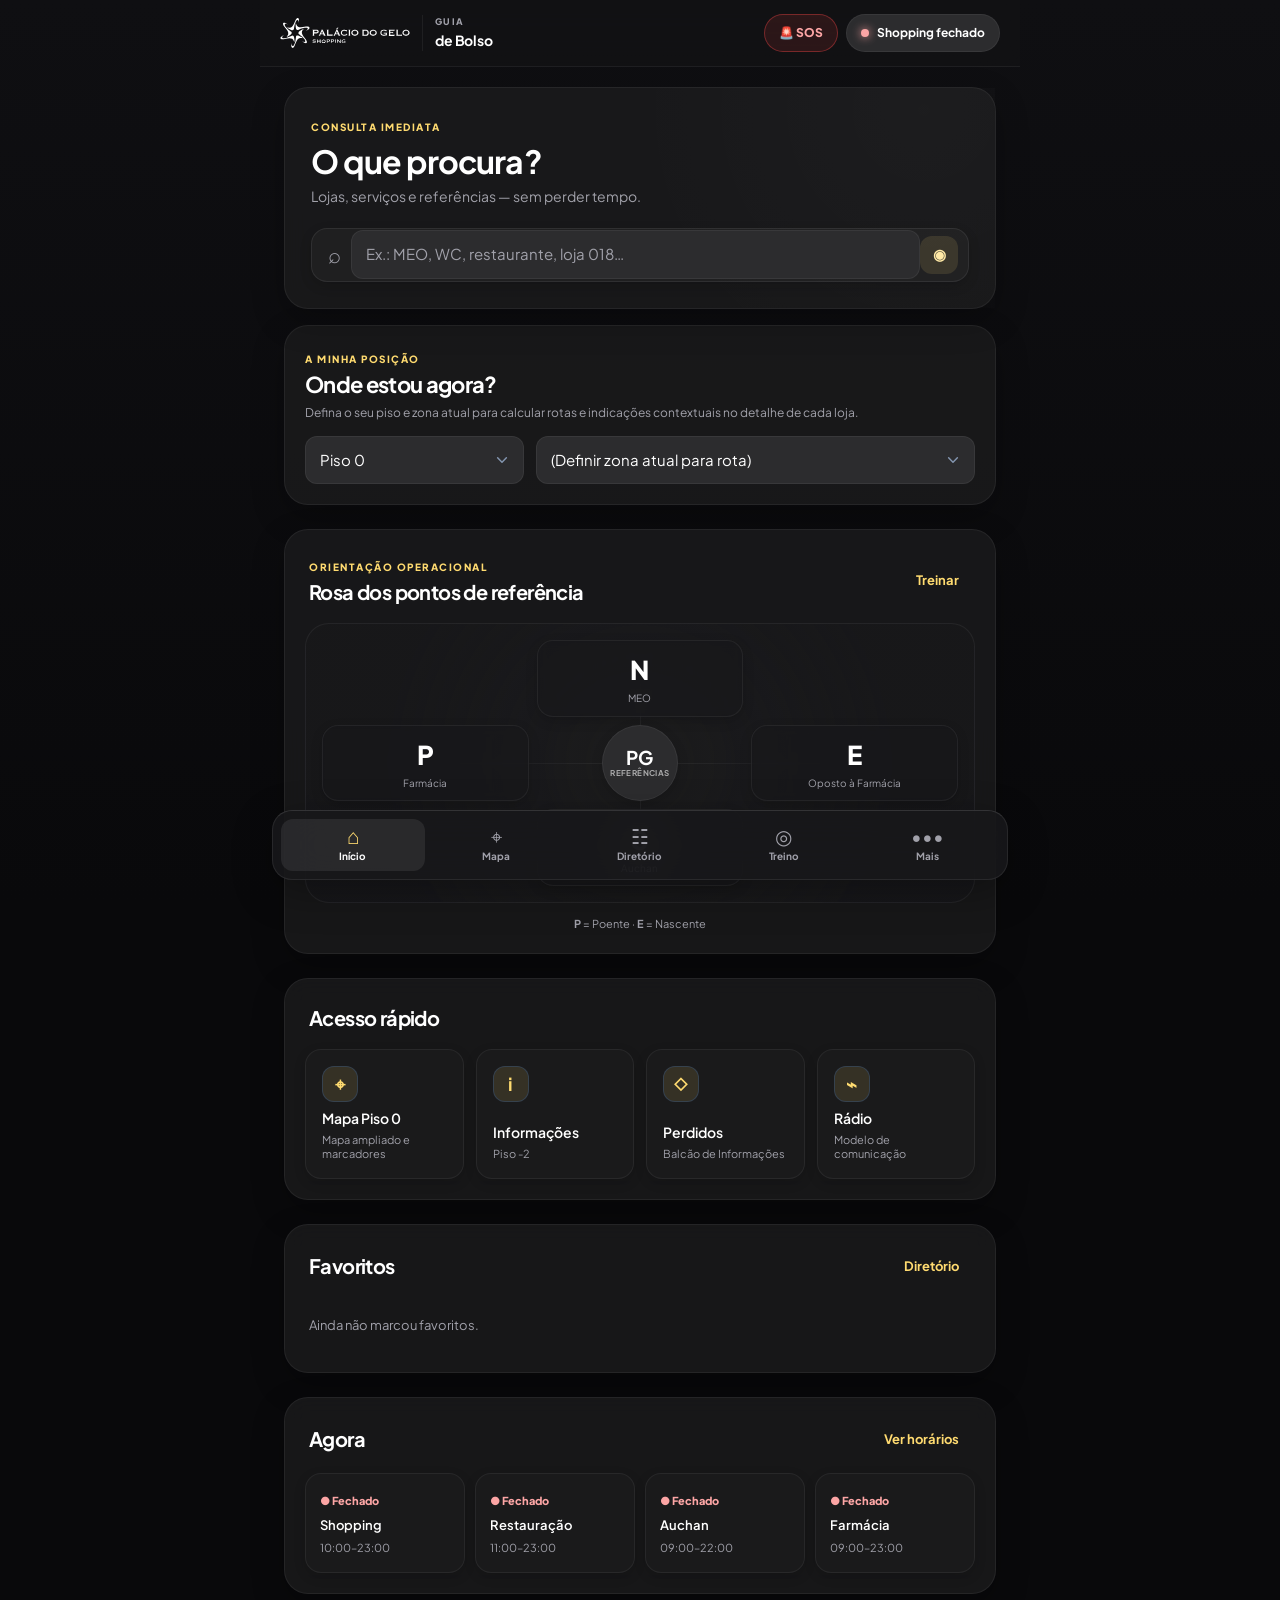
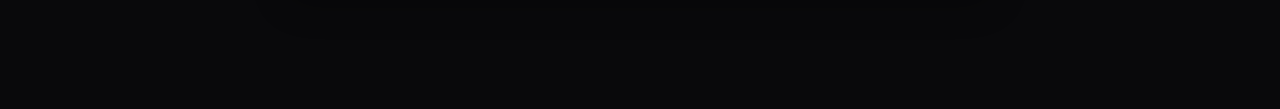
==== commit aa3dde2d: "feat: implement 'Onde Estou?' dynamic routing and 'SOS' emergency modal, fix search z-index" ====
--- a/index.html
+++ b/index.html
@@ -14,7 +14,7 @@
   <link rel="preconnect" href="https://fonts.googleapis.com">
   <link rel="preconnect" href="https://fonts.gstatic.com" crossorigin>
   <link href="https://fonts.googleapis.com/css2?family=Plus+Jakarta+Sans:wght@300;400;500;600;700;800&display=swap" rel="stylesheet">
-  <link rel="stylesheet" href="styles.css?v=1.2.1" />
+  <link rel="stylesheet" href="styles.css?v=1.2.2" />
   <title>PG | Guia de Bolso</title>
 </head>
 <body>
@@ -28,6 +28,7 @@
         </div>
       </div>
       <div class="top-actions">
+        <button id="sosBtn" class="sos-pill" type="button" aria-label="Emergência SOS">🚨 SOS</button>
         <button id="installBtn" class="icon-btn hidden" type="button" aria-label="Instalar aplicação">⇩</button>
         <button id="openStatusBtn" class="status-pill" type="button" aria-label="Ver horários">
           <span id="openStatusDot" class="status-dot"></span>
@@ -50,6 +51,30 @@
             <button id="voiceSearchBtn" class="voice-btn" type="button" aria-label="Pesquisar por voz">◉</button>
           </div>
           <div id="homeSearchResults" class="search-results hidden"></div>
+        </div>
+
+        <div class="position-card">
+          <span class="micro-label">A MINHA POSIÇÃO</span>
+          <h2>Onde estou agora?</h2>
+          <p class="muted-note">Defina o seu piso e zona atual para calcular rotas e indicações contextuais no detalhe de cada loja.</p>
+          <div class="position-selectors">
+            <select id="userCurrentFloor" aria-label="O meu piso atual">
+              <option value="0">Piso 0</option>
+              <option value="-2">Piso -2</option>
+              <option value="-1">Piso -1</option>
+              <option value="P0">Parque P0</option>
+              <option value="1">Piso 1</option>
+              <option value="2">Piso 2</option>
+              <option value="3">Piso 3</option>
+            </select>
+            <select id="userCurrentDir" aria-label="A minha zona atual">
+              <option value="">(Definir zona atual para rota)</option>
+              <option value="Norte">Norte (Lado MEO)</option>
+              <option value="Sul">Sul (Lado Auchan)</option>
+              <option value="Poente">Poente (Lado Farmácia)</option>
+              <option value="Nascente">Nascente (Oposto Farmácia)</option>
+            </select>
+          </div>
         </div>
 
         <section class="section-block">
@@ -258,10 +283,38 @@
     </form>
   </dialog>
 
+  <dialog id="sosDialog" class="sheet-dialog">
+    <form method="dialog" class="sheet-card sos-dialog-card">
+      <div class="sheet-handle"></div>
+      <button class="sheet-close" value="cancel" aria-label="Fechar">×</button>
+      <span class="micro-label" style="color:var(--danger)">🚨 EMERGÊNCIA</span>
+      <h2>Contactos Rápidos SOS</h2>
+      <p class="muted-note" style="margin-bottom: 20px;">Use apenas em caso de ocorrência grave, emergência médica ou segurança operacional imediata.</p>
+      <div class="sos-grid">
+        <a href="tel:910000000" class="sos-link-btn primary">
+          <span>📞 Central de Segurança PG</span>
+          <small>Interno: 2118 / Móvel: 910 000 000</small>
+        </a>
+        <a href="tel:112" class="sos-link-btn danger">
+          <span>🚒 Emergência Nacional (112)</span>
+          <small>Bombeiros / INEM / Polícia</small>
+        </a>
+        <a href="tel:232422020" class="sos-link-btn">
+          <span>🚒 Bombeiros Voluntários de Viseu</span>
+          <small>Linha direta: 232 422 020</small>
+        </a>
+        <a href="tel:232460880" class="sos-link-btn">
+          <span>🚓 PSP - Comando de Viseu</span>
+          <small>Geral: 232 460 880</small>
+        </a>
+      </div>
+    </form>
+  </dialog>
+
   <div id="toast" class="toast" role="status" aria-live="polite"></div>
 
-  <script src="data.js?v=1.2.1"></script>
-  <script src="store-media.js?v=1.2.1"></script>
-  <script src="app.js?v=1.2.1"></script>
+  <script src="data.js?v=1.2.2"></script>
+  <script src="store-media.js?v=1.2.2"></script>
+  <script src="app.js?v=1.2.2"></script>
 </body>
 </html>
--- a/styles.css
+++ b/styles.css
@@ -350,6 +350,7 @@
   border-color: var(--line);
   background: var(--panel);
   overflow: visible;
+  z-index: 10;
 }
 .hero-card::after {
   content: "";
@@ -1773,3 +1774,118 @@
     grid-template-columns: 1fr;
   }
 }
+
+/* Position selector card styled like other cards but flat and matte */
+.position-card {
+  margin-top: 16px;
+  padding: 20px;
+  background: var(--panel);
+  border: 1px solid var(--line);
+  border-radius: var(--radius-lg);
+  box-shadow: var(--shadow-md);
+}
+.position-selectors {
+  display: grid;
+  grid-template-columns: 1fr 2fr;
+  gap: 12px;
+  margin-top: 14px;
+}
+
+/* SOS Header button */
+.sos-pill {
+  min-height: 38px;
+  display: flex;
+  align-items: center;
+  border-radius: 99px;
+  padding: 0 14px;
+  background: rgba(239, 68, 68, 0.12);
+  border: 1px solid rgba(239, 68, 68, 0.4);
+  color: var(--danger);
+  font-size: 12px;
+  font-weight: 800;
+}
+.sos-pill:hover {
+  background: rgba(239, 68, 68, 0.25);
+  border-color: var(--danger);
+}
+
+/* SOS Modal Grid and links */
+.sos-dialog-card {
+  border-color: rgba(239, 68, 68, 0.2) !important;
+}
+.sos-grid {
+  display: grid;
+  gap: 12px;
+}
+.sos-link-btn {
+  display: flex;
+  flex-direction: column;
+  padding: 16px;
+  border-radius: var(--radius-md);
+  background: var(--panel-2);
+  border: 1px solid var(--line);
+  transition: all 0.25s ease;
+}
+.sos-link-btn:hover {
+  background: rgba(255, 255, 255, 0.03);
+  border-color: var(--muted);
+  transform: translateY(-2px);
+}
+.sos-link-btn.primary {
+  border-color: rgba(255, 219, 112, 0.3);
+  background: rgba(255, 219, 112, 0.03);
+}
+.sos-link-btn.primary:hover {
+  background: rgba(255, 219, 112, 0.08);
+  border-color: var(--ice);
+}
+.sos-link-btn.danger {
+  border-color: rgba(239, 68, 68, 0.3);
+  background: rgba(239, 68, 68, 0.03);
+}
+.sos-link-btn.danger:hover {
+  background: rgba(239, 68, 68, 0.08);
+  border-color: var(--danger);
+}
+.sos-link-btn span {
+  font-weight: 700;
+  font-size: 15px;
+  color: var(--text);
+}
+.sos-link-btn.primary span {
+  color: var(--ice);
+}
+.sos-link-btn.danger span {
+  color: var(--danger);
+}
+.sos-link-btn small {
+  color: var(--muted);
+  font-size: 11px;
+  margin-top: 4px;
+}
+
+/* Route hints inside store dialog boxes */
+.relative-route-hint {
+  margin-top: 8px;
+  padding: 8px 12px;
+  border-radius: var(--radius-sm);
+  background: rgba(255, 219, 112, 0.06);
+  border-left: 3px solid var(--ice);
+  font-size: 12.5px;
+  color: var(--ice-2);
+}
+.floor-route-hint {
+  font-size: 11px;
+  font-weight: 800;
+  padding: 4px 8px;
+  border-radius: 99px;
+}
+.floor-route-hint.same {
+  background: rgba(110, 231, 183, 0.15);
+  color: var(--success);
+}
+.floor-route-hint.diff {
+  background: rgba(255, 219, 112, 0.15);
+  color: var(--ice);
+}
+
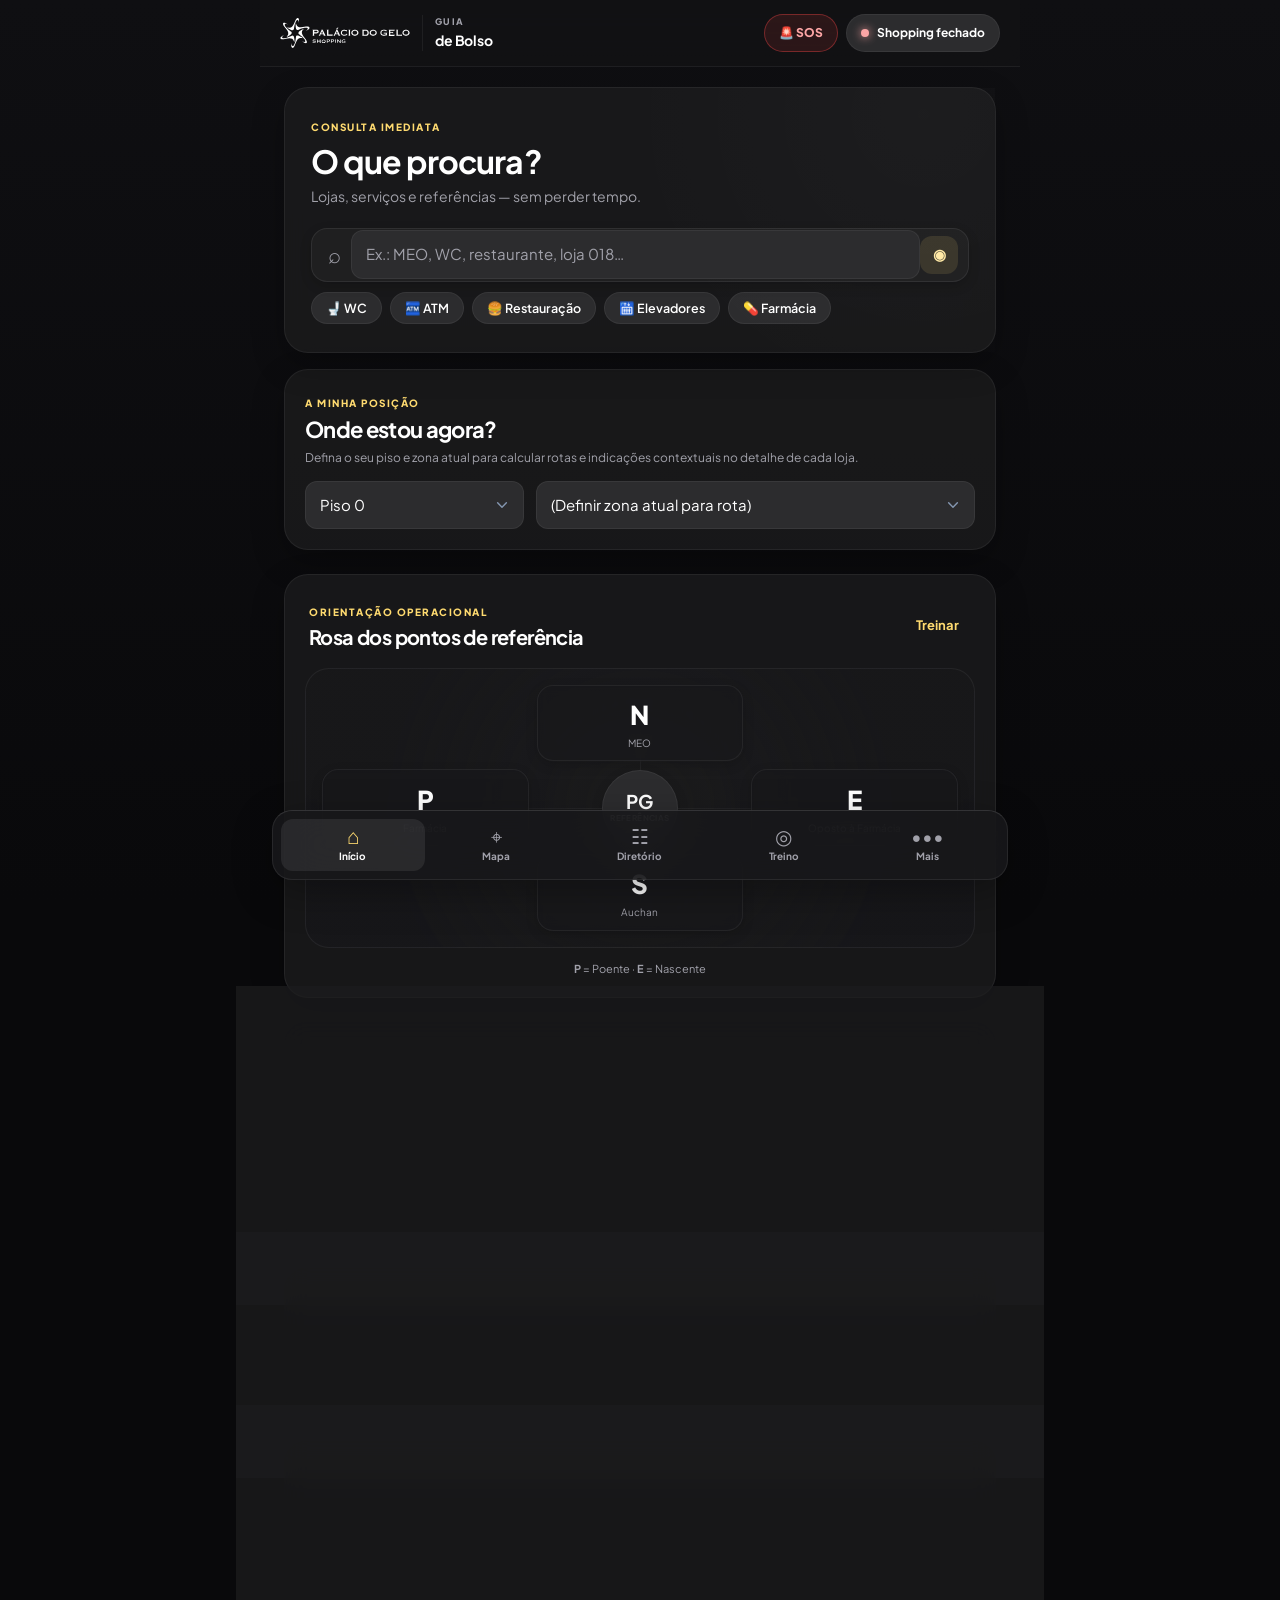
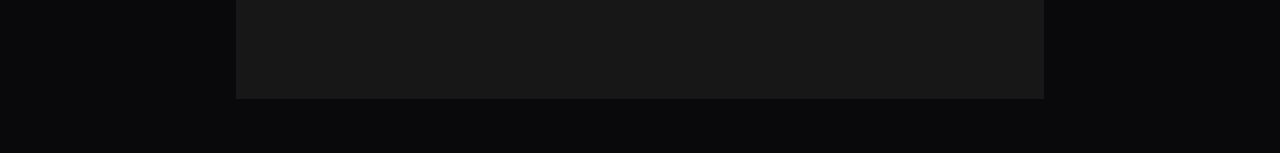
==== commit f7ecb8ba: "feat: implement product search dictionary, gyroscopic compass, operational dashboard, and search chi" ====
--- a/index.html
+++ b/index.html
@@ -14,7 +14,7 @@
   <link rel="preconnect" href="https://fonts.googleapis.com">
   <link rel="preconnect" href="https://fonts.gstatic.com" crossorigin>
   <link href="https://fonts.googleapis.com/css2?family=Plus+Jakarta+Sans:wght@300;400;500;600;700;800&display=swap" rel="stylesheet">
-  <link rel="stylesheet" href="styles.css?v=1.2.2" />
+  <link rel="stylesheet" href="styles.css?v=1.2.4" />
   <title>PG | Guia de Bolso</title>
 </head>
 <body>
@@ -49,6 +49,13 @@
             <span class="search-icon">⌕</span>
             <input id="homeSearch" type="search" autocomplete="off" placeholder="Ex.: MEO, WC, restaurante, loja 018…" aria-label="Pesquisar local" />
             <button id="voiceSearchBtn" class="voice-btn" type="button" aria-label="Pesquisar por voz">◉</button>
+          </div>
+          <div class="search-chips">
+            <button class="chip-btn" data-search="WC" type="button">🚽 WC</button>
+            <button class="chip-btn" data-search="Multibanco" type="button">🏧 ATM</button>
+            <button class="chip-btn" data-search="Restauração" type="button">🍔 Restauração</button>
+            <button class="chip-btn" data-search="Elevador" type="button">🛗 Elevadores</button>
+            <button class="chip-btn" data-search="Farmácia" type="button">💊 Farmácia</button>
           </div>
           <div id="homeSearchResults" class="search-results hidden"></div>
         </div>
@@ -196,6 +203,39 @@
 
       <section id="screen-more" class="screen" data-screen="more">
         <div class="section-heading"><div><span class="micro-label">APOIO</span><h2>Mais ferramentas</h2></div></div>
+
+        <!-- Painel de Controlo Operacional -->
+        <div class="dashboard-card">
+          <span class="micro-label">DASHBOARD EM TEMPO REAL</span>
+          <h2>Painel Operacional</h2>
+          <div class="db-grid">
+            <div class="db-item">
+              <span class="db-val" id="dbRondas">0/7</span>
+              <span class="db-lbl">Rondas</span>
+            </div>
+            <div class="db-item">
+              <span class="db-val" id="dbNotas">0</span>
+              <span class="db-lbl">Notas</span>
+            </div>
+            <div class="db-item">
+              <span class="db-val" id="dbFavoritos">0</span>
+              <span class="db-lbl">Favoritos</span>
+            </div>
+            <div class="db-item">
+              <span class="db-val" id="dbPersonalizados">0</span>
+              <span class="db-lbl">Pontos</span>
+            </div>
+          </div>
+          <div class="db-progress-container">
+            <div style="display:flex; justify-content:space-between; font-size:11px; margin-bottom:4px; font-weight:700;">
+              <span>Progresso Total da Ronda</span>
+              <span id="dbProgressPct">0%</span>
+            </div>
+            <div class="db-progress-bar">
+              <div class="db-progress-fill" id="dbProgressFill" style="width: 0%;"></div>
+            </div>
+          </div>
+        </div>
 
         <details class="accordion" open>
           <summary>Serviços públicos</summary>
@@ -313,8 +353,8 @@
 
   <div id="toast" class="toast" role="status" aria-live="polite"></div>
 
-  <script src="data.js?v=1.2.2"></script>
-  <script src="store-media.js?v=1.2.2"></script>
-  <script src="app.js?v=1.2.2"></script>
+  <script src="data.js?v=1.2.4"></script>
+  <script src="store-media.js?v=1.2.4"></script>
+  <script src="app.js?v=1.2.4"></script>
 </body>
 </html>
--- a/styles.css
+++ b/styles.css
@@ -1889,3 +1889,95 @@
   color: var(--ice);
 }
 
+/* Quick search chips styling */
+.search-chips {
+  display: flex;
+  gap: 8px;
+  overflow-x: auto;
+  padding: 10px 0 2px;
+  scrollbar-width: none;
+}
+.search-chips::-webkit-scrollbar {
+  display: none;
+}
+.chip-btn {
+  flex: 0 0 auto;
+  padding: 6px 14px;
+  border-radius: 99px;
+  background: var(--panel-2);
+  border: 1px solid var(--line);
+  color: var(--text);
+  font-size: 12.5px;
+  font-weight: 600;
+  transition: all 0.2s ease;
+  cursor: pointer;
+}
+.chip-btn:hover {
+  background: var(--ice-dim);
+  border-color: var(--ice);
+  transform: translateY(-1px);
+}
+
+/* Dashboard styles */
+.dashboard-card {
+  padding: 22px;
+  background: var(--panel);
+  border: 1px solid var(--line);
+  border-radius: var(--radius-lg);
+  box-shadow: var(--shadow-md);
+  margin-bottom: 24px;
+}
+.db-grid {
+  display: grid;
+  grid-template-columns: repeat(4, 1fr);
+  gap: 10px;
+  margin: 18px 0;
+}
+.db-item {
+  display: flex;
+  flex-direction: column;
+  align-items: center;
+  text-align: center;
+  padding: 12px 6px;
+  background: var(--panel-2);
+  border: 1px solid var(--line);
+  border-radius: var(--radius-md);
+}
+.db-val {
+  font-size: 20px;
+  font-weight: 800;
+  color: var(--ice);
+}
+.db-lbl {
+  font-size: 9.5px;
+  font-weight: 700;
+  text-transform: uppercase;
+  color: var(--muted);
+  margin-top: 4px;
+}
+.db-progress-container {
+  margin-top: 14px;
+}
+.db-progress-bar {
+  height: 8px;
+  background: var(--panel-2);
+  border-radius: 99px;
+  overflow: hidden;
+  border: 1px solid var(--line);
+}
+.db-progress-fill {
+  height: 100%;
+  background: linear-gradient(90deg, var(--ice-dim) 0%, var(--ice) 100%);
+  border-radius: 99px;
+  transition: width 0.3s cubic-bezier(0.4, 0, 0.2, 1);
+}
+
+/* Active compass center indicating active giroscop tracking */
+.compass-center.active {
+  border-color: var(--danger) !important;
+  color: var(--danger) !important;
+  background: rgba(239, 68, 68, 0.08) !important;
+  box-shadow: 0 0 12px rgba(239, 68, 68, 0.2);
+}
+
+
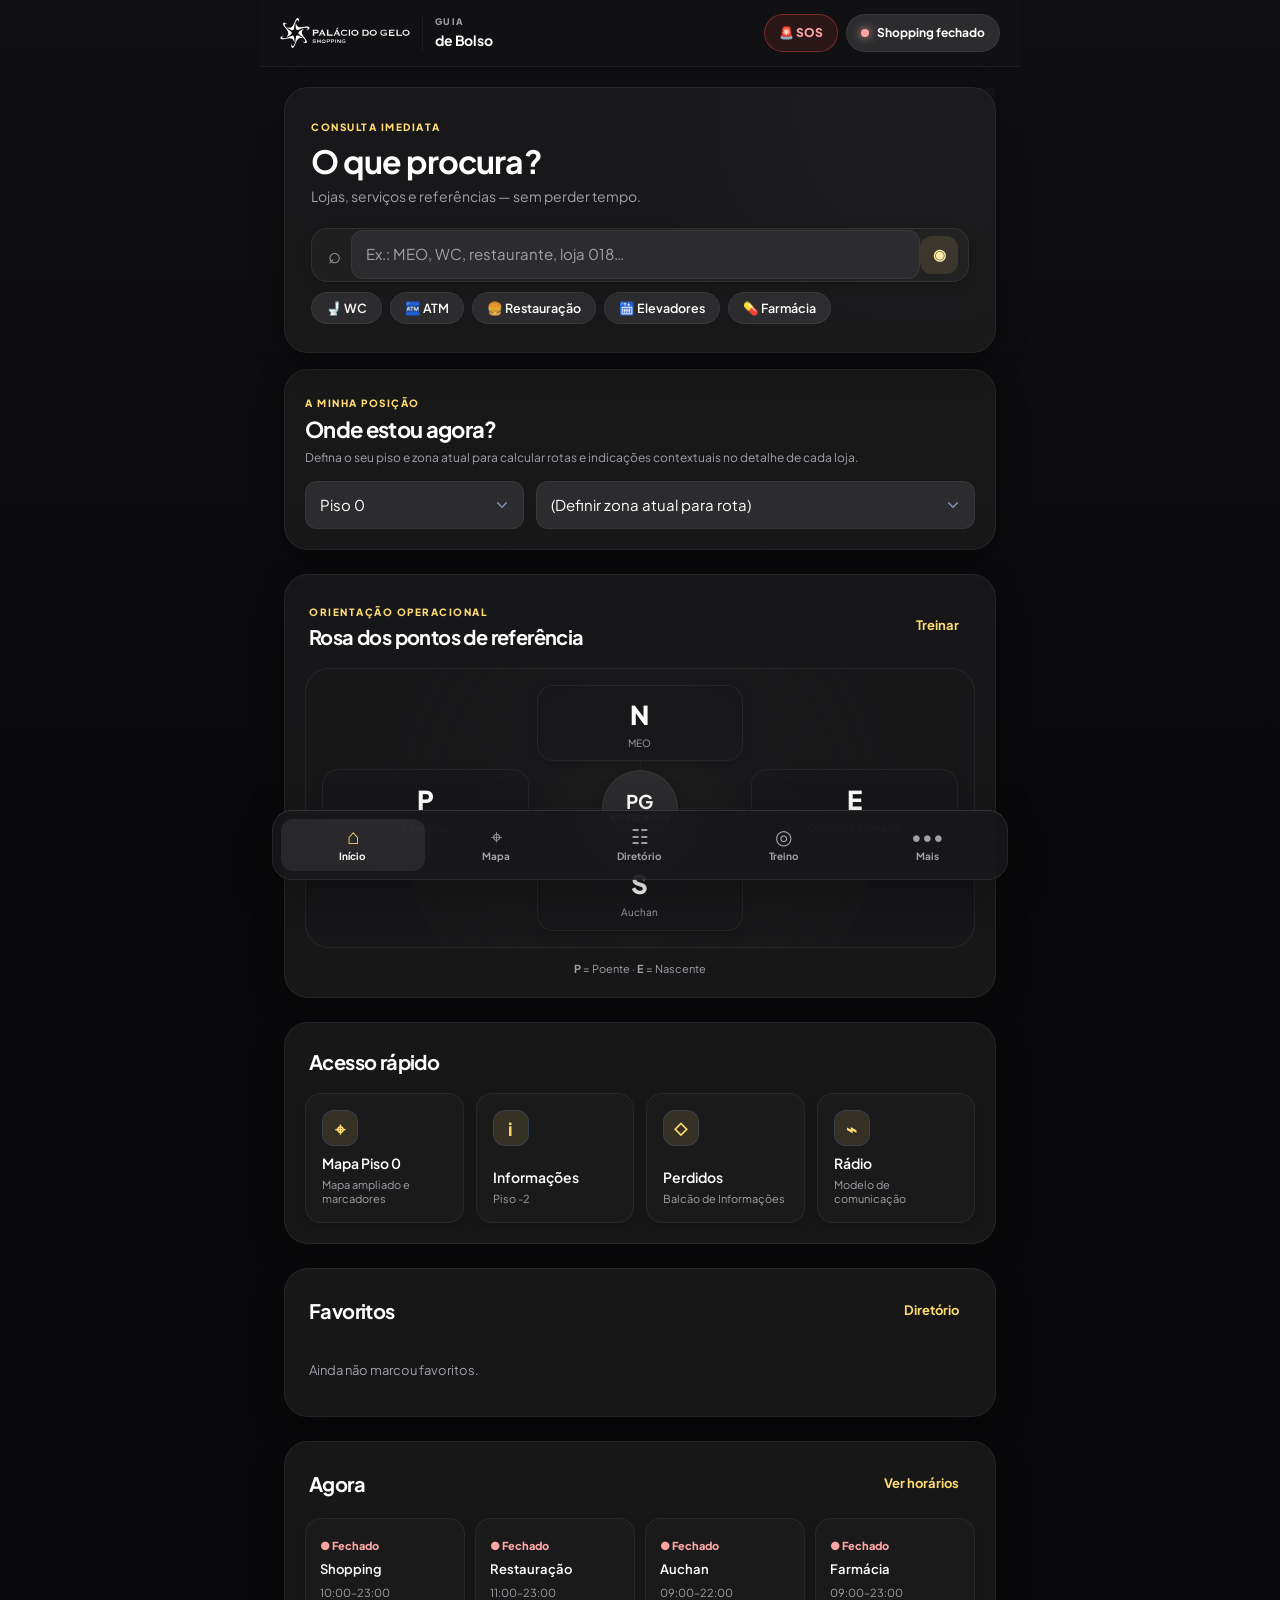
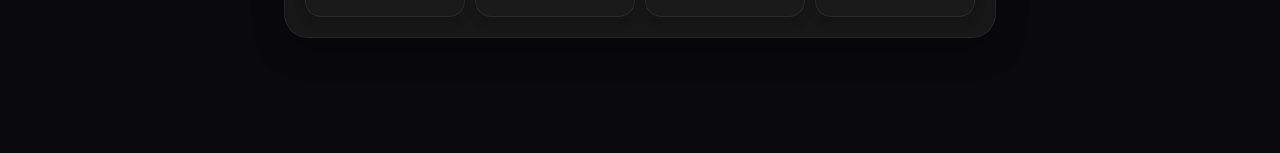
==== commit 1cfa79d9: "feat: add common customer service questions and watch repair mappings to catalogKeywords" ====
--- a/index.html
+++ b/index.html
@@ -14,7 +14,7 @@
   <link rel="preconnect" href="https://fonts.googleapis.com">
   <link rel="preconnect" href="https://fonts.gstatic.com" crossorigin>
   <link href="https://fonts.googleapis.com/css2?family=Plus+Jakarta+Sans:wght@300;400;500;600;700;800&display=swap" rel="stylesheet">
-  <link rel="stylesheet" href="styles.css?v=1.2.4" />
+  <link rel="stylesheet" href="styles.css?v=1.2.5" />
   <title>PG | Guia de Bolso</title>
 </head>
 <body>
@@ -353,8 +353,8 @@
 
   <div id="toast" class="toast" role="status" aria-live="polite"></div>
 
-  <script src="data.js?v=1.2.4"></script>
-  <script src="store-media.js?v=1.2.4"></script>
-  <script src="app.js?v=1.2.4"></script>
+  <script src="data.js?v=1.2.5"></script>
+  <script src="store-media.js?v=1.2.5"></script>
+  <script src="app.js?v=1.2.5"></script>
 </body>
 </html>
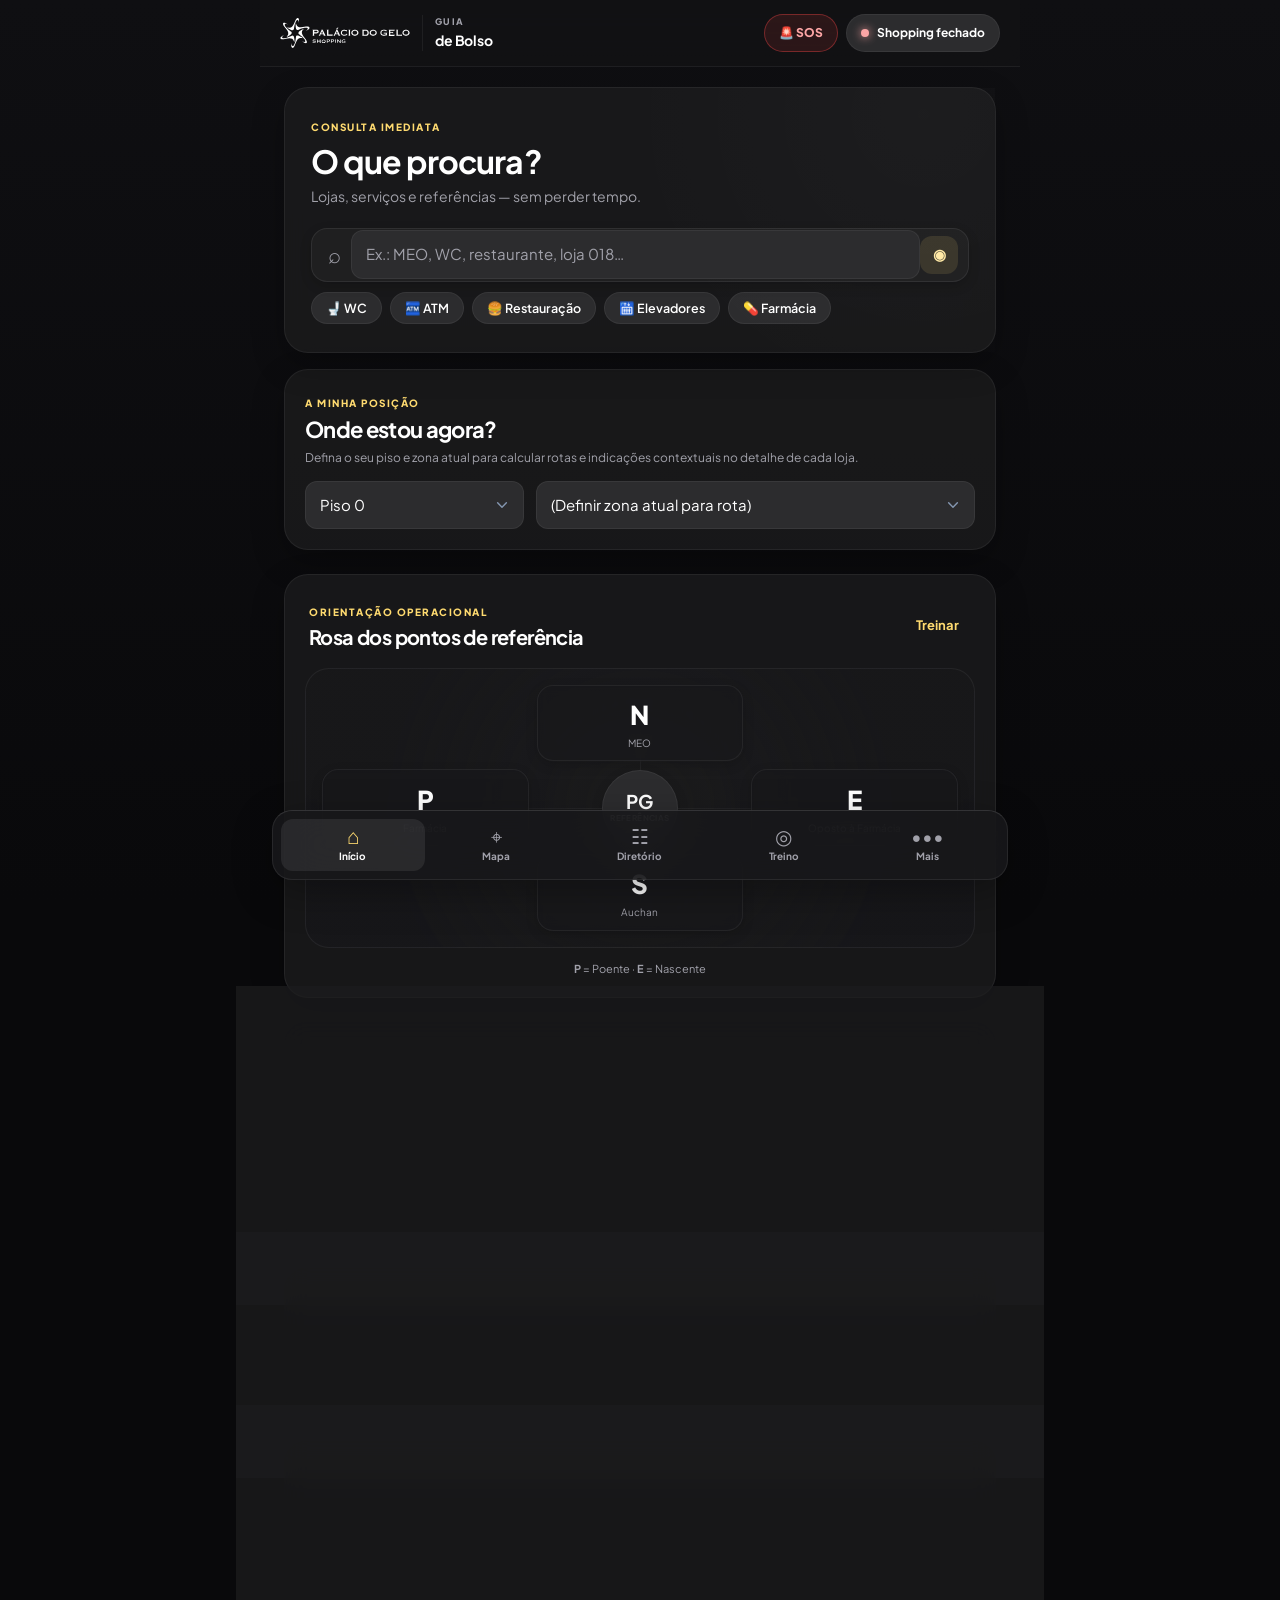
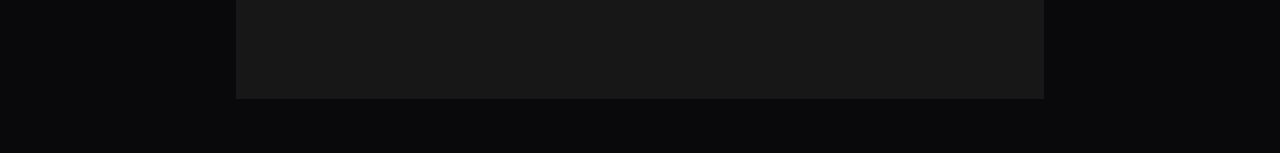
==== commit 459faaa9: "feat: implement radio speak phonetic alphabet in templates and fix quick search chips bug" ====
--- a/index.html
+++ b/index.html
@@ -14,7 +14,7 @@
   <link rel="preconnect" href="https://fonts.googleapis.com">
   <link rel="preconnect" href="https://fonts.gstatic.com" crossorigin>
   <link href="https://fonts.googleapis.com/css2?family=Plus+Jakarta+Sans:wght@300;400;500;600;700;800&display=swap" rel="stylesheet">
-  <link rel="stylesheet" href="styles.css?v=1.2.5" />
+  <link rel="stylesheet" href="styles.css?v=1.2.6" />
   <title>PG | Guia de Bolso</title>
 </head>
 <body>
@@ -51,11 +51,11 @@
             <button id="voiceSearchBtn" class="voice-btn" type="button" aria-label="Pesquisar por voz">◉</button>
           </div>
           <div class="search-chips">
-            <button class="chip-btn" data-search="WC" type="button">🚽 WC</button>
-            <button class="chip-btn" data-search="Multibanco" type="button">🏧 ATM</button>
-            <button class="chip-btn" data-search="Restauração" type="button">🍔 Restauração</button>
-            <button class="chip-btn" data-search="Elevador" type="button">🛗 Elevadores</button>
-            <button class="chip-btn" data-search="Farmácia" type="button">💊 Farmácia</button>
+            <button class="chip-btn" data-search="wc" type="button">🚽 WC</button>
+            <button class="chip-btn" data-search="multibanco" type="button">🏧 ATM</button>
+            <button class="chip-btn" data-search="restaurante" type="button">🍔 Restauração</button>
+            <button class="chip-btn" data-search="elevador" type="button">🛗 Elevadores</button>
+            <button class="chip-btn" data-search="farmacia" type="button">💊 Farmácia</button>
           </div>
           <div id="homeSearchResults" class="search-results hidden"></div>
         </div>
@@ -353,8 +353,8 @@
 
   <div id="toast" class="toast" role="status" aria-live="polite"></div>
 
-  <script src="data.js?v=1.2.5"></script>
-  <script src="store-media.js?v=1.2.5"></script>
-  <script src="app.js?v=1.2.5"></script>
+  <script src="data.js?v=1.2.6"></script>
+  <script src="store-media.js?v=1.2.6"></script>
+  <script src="app.js?v=1.2.6"></script>
 </body>
 </html>
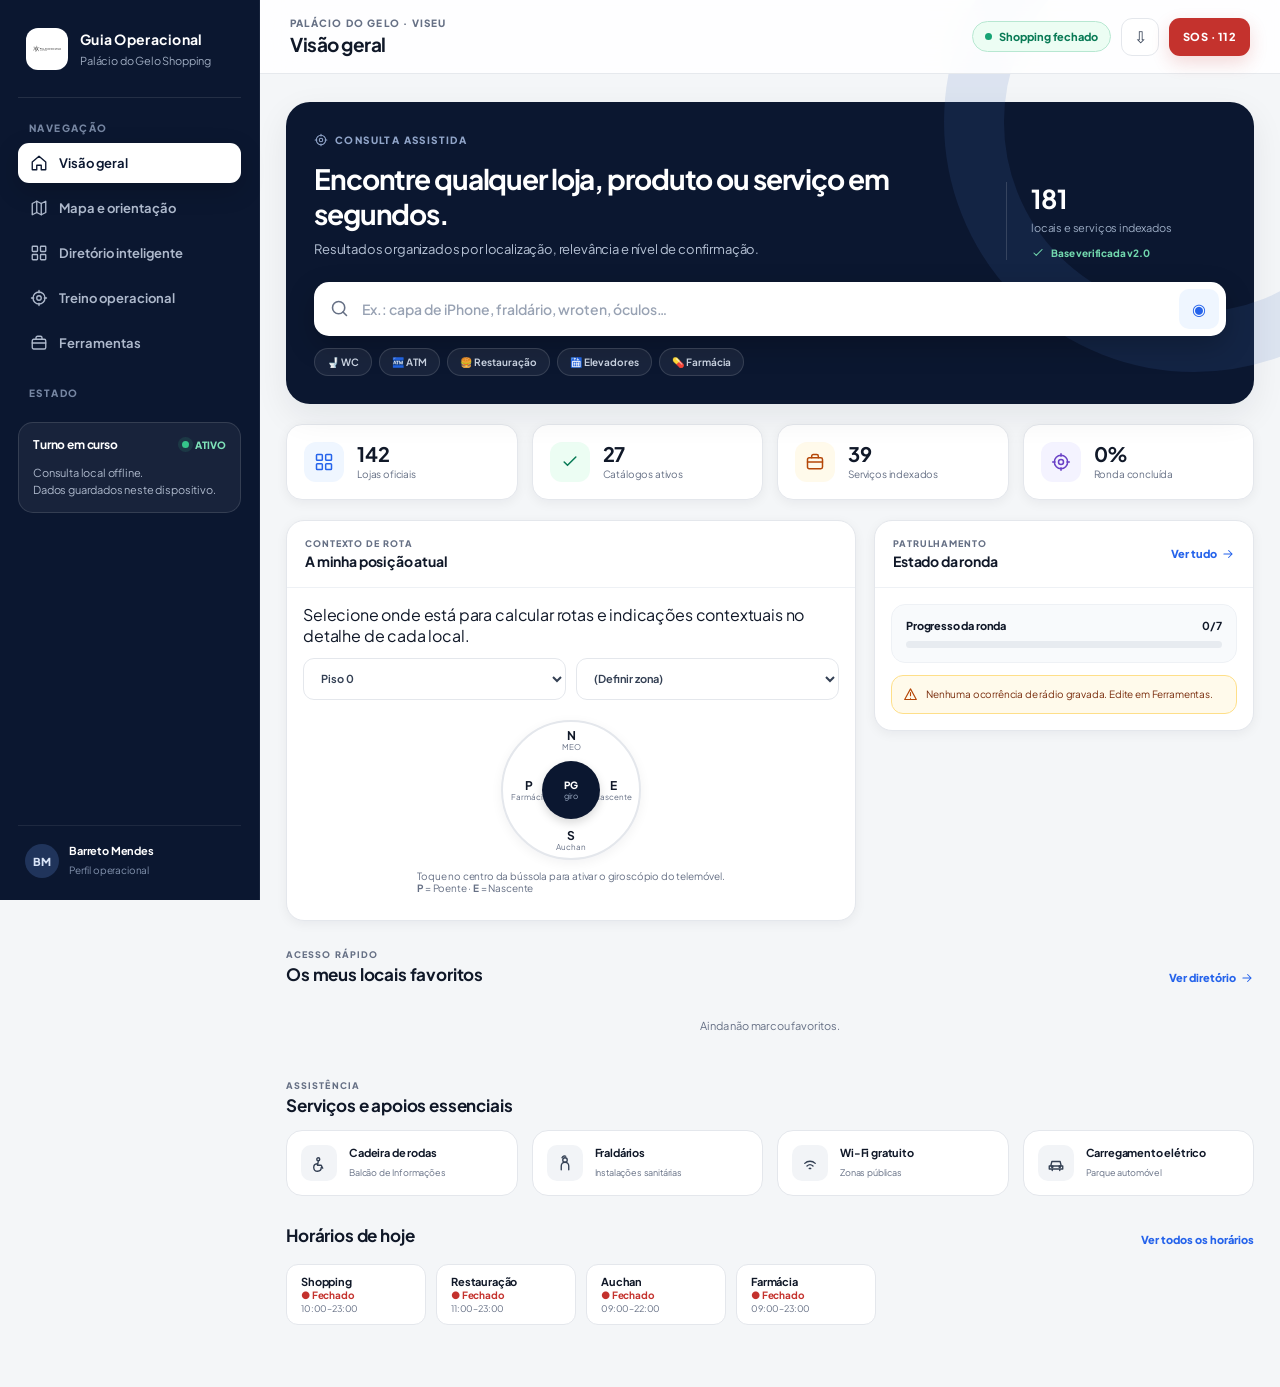
==== commit dbbb0d46: "feat: redesign visual completo, motor de pesquisa v2 e centralizacao do modal no desktop" ====
--- a/index.html
+++ b/index.html
@@ -3,293 +3,575 @@
 <head>
   <meta charset="utf-8" />
   <meta name="viewport" content="width=device-width, initial-scale=1, viewport-fit=cover" />
-  <meta name="theme-color" content="#080b0f" />
+  <meta name="theme-color" content="#0b1730" />
   <meta name="apple-mobile-web-app-capable" content="yes" />
   <meta name="apple-mobile-web-app-status-bar-style" content="black-translucent" />
   <meta name="apple-mobile-web-app-title" content="PG Guia" />
-  <meta name="description" content="Guia móvel e offline do Palácio do Gelo: pisos, lojas, referências cardeais e treino." />
+  <meta name="description" content="Guia operacional e offline do Palácio do Gelo: pisos, lojas, referências cardeais e ferramentas." />
   <link rel="manifest" href="manifest.webmanifest" />
   <link rel="icon" href="assets/icons/palacio-do-gelo.webp" />
   <link rel="apple-touch-icon" href="assets/icons/palacio-do-gelo.webp" />
   <link rel="preconnect" href="https://fonts.googleapis.com">
   <link rel="preconnect" href="https://fonts.gstatic.com" crossorigin>
   <link href="https://fonts.googleapis.com/css2?family=Plus+Jakarta+Sans:wght@300;400;500;600;700;800&display=swap" rel="stylesheet">
-  <link rel="stylesheet" href="styles.css?v=1.2.6" />
+  <link rel="stylesheet" href="styles.css?v=1.2.9" />
   <title>PG | Guia de Bolso</title>
 </head>
 <body>
-  <div id="app" class="app-shell">
-    <header class="topbar">
-      <div class="brand-block">
-        <img class="brand-logo" src="assets/brand/palacio-do-gelo.svg" alt="Palácio do Gelo Shopping" />
-        <div class="brand-context">
-          <span>Guia</span>
-          <h1>de Bolso</h1>
+  <div class="app">
+    <!-- Sidebar fixa à esquerda (Desktop) -->
+    <aside class="sidebar">
+      <div class="brand">
+        <img src="assets/brand/palacio-do-gelo.svg" alt="Palácio do Gelo">
+        <div><strong>Guia Operacional</strong><span>Palácio do Gelo Shopping</span></div>
+      </div>
+      <div class="side-label">Navegação</div>
+      <nav class="nav" id="desktopNav">
+        <button class="active" data-view="home" type="button">
+          <svg viewBox="0 0 24 24"><path d="M3 10.8 12 3l9 7.8v9.7a.5.5 0 0 1-.5.5H15v-6H9v6H3.5a.5.5 0 0 1-.5-.5z"/></svg>
+          <span>Visão geral</span>
+        </button>
+        <button data-view="map" type="button">
+          <svg viewBox="0 0 24 24"><path d="m3 6 6-3 6 3 6-3v15l-6 3-6-3-6 3z"/><path d="M9 3v15M15 6v15"/></svg>
+          <span>Mapa e orientação</span>
+        </button>
+        <button data-view="directory" type="button">
+          <svg viewBox="0 0 24 24"><rect x="3" y="3" width="7" height="7" rx="1"/><rect x="14" y="3" width="7" height="7" rx="1"/><rect x="3" y="14" width="7" height="7" rx="1"/><rect x="14" y="14" width="7" height="7" rx="1"/></svg>
+          <span>Diretório inteligente</span>
+        </button>
+        <button data-view="training" type="button">
+          <svg viewBox="0 0 24 24"><circle cx="12" cy="12" r="8"/><circle cx="12" cy="12" r="3"/><path d="M12 2v3M12 19v3M2 12h3M19 12h3"/></svg>
+          <span>Treino operacional</span>
+        </button>
+        <button data-view="more" type="button">
+          <svg viewBox="0 0 24 24"><rect x="3" y="7" width="18" height="13" rx="2"/><path d="M8 7V5a2 2 0 0 1 2-2h4a2 2 0 0 1 2 2v2M3 12h18"/></svg>
+          <span>Ferramentas</span>
+        </button>
+      </nav>
+      <div class="side-label">Estado</div>
+      <div class="shift-card">
+        <div class="shift-head"><b>Turno em curso</b><span class="live-dot">Ativo</span></div>
+        <p>Consulta local offline.<br>Dados guardados neste dispositivo.</p>
+      </div>
+      <div class="side-spacer"></div>
+      <div class="profile">
+        <div class="avatar">BM</div>
+        <div><b>Barreto Mendes</b><span>Perfil operacional</span></div>
+      </div>
+    </aside>
+
+    <!-- Área Principal de Conteúdo -->
+    <main class="main">
+      <header class="topbar">
+        <div class="page-title">
+          <small>Palácio do Gelo · Viseu</small>
+          <h1 id="pageTitle">Visão geral</h1>
         </div>
-      </div>
-      <div class="top-actions">
-        <button id="sosBtn" class="sos-pill" type="button" aria-label="Emergência SOS">🚨 SOS</button>
-        <button id="installBtn" class="icon-btn hidden" type="button" aria-label="Instalar aplicação">⇩</button>
-        <button id="openStatusBtn" class="status-pill" type="button" aria-label="Ver horários">
-          <span id="openStatusDot" class="status-dot"></span>
-          <span id="openStatusText">A verificar</span>
-        </button>
-      </div>
-    </header>
-
-    <main class="content">
-      <section id="screen-home" class="screen active" data-screen="home">
-        <div class="hero-card">
-          <div class="hero-copy">
-            <span class="micro-label">CONSULTA IMEDIATA</span>
-            <h2>O que procura?</h2>
-            <p>Lojas, serviços e referências — sem perder tempo.</p>
-          </div>
-          <div class="search-wrap">
-            <span class="search-icon">⌕</span>
-            <input id="homeSearch" type="search" autocomplete="off" placeholder="Ex.: MEO, WC, restaurante, loja 018…" aria-label="Pesquisar local" />
-            <button id="voiceSearchBtn" class="voice-btn" type="button" aria-label="Pesquisar por voz">◉</button>
-          </div>
-          <div class="search-chips">
-            <button class="chip-btn" data-search="wc" type="button">🚽 WC</button>
-            <button class="chip-btn" data-search="multibanco" type="button">🏧 ATM</button>
-            <button class="chip-btn" data-search="restaurante" type="button">🍔 Restauração</button>
-            <button class="chip-btn" data-search="elevador" type="button">🛗 Elevadores</button>
-            <button class="chip-btn" data-search="farmacia" type="button">💊 Farmácia</button>
-          </div>
-          <div id="homeSearchResults" class="search-results hidden"></div>
+        <div class="top-actions">
+          <button id="openStatusBtn" class="status" type="button">
+            <span id="openStatusText">A verificar</span>
+          </button>
+          <button id="installBtn" class="icon-button hidden" type="button" aria-label="Instalar aplicação">⇩</button>
+          <button class="sos" id="sosBtn" type="button">SOS · 112</button>
         </div>
-
-        <div class="position-card">
-          <span class="micro-label">A MINHA POSIÇÃO</span>
-          <h2>Onde estou agora?</h2>
-          <p class="muted-note">Defina o seu piso e zona atual para calcular rotas e indicações contextuais no detalhe de cada loja.</p>
-          <div class="position-selectors">
-            <select id="userCurrentFloor" aria-label="O meu piso atual">
-              <option value="0">Piso 0</option>
+      </header>
+
+      <div class="content">
+        <!-- VISTA: HOME / VISÃO GERAL -->
+        <section class="view active" data-screen="home">
+          <article class="hero">
+            <div class="hero-grid">
+              <div>
+                <span class="eyebrow">
+                  <svg viewBox="0 0 24 24"><circle cx="12" cy="12" r="8"/><circle cx="12" cy="12" r="3"/><path d="M12 2v3M12 19v3M2 12h3M19 12h3"/></svg>
+                  Consulta assistida
+                </span>
+                <h2>Encontre qualquer loja, produto ou serviço em segundos.</h2>
+                <p>Resultados organizados por localização, relevância e nível de confirmação.</p>
+              </div>
+              <div class="hero-side">
+                <div class="hero-stat">
+                  <strong id="homeStatCount">-</strong>
+                  <span id="homeStatLabel">registos indexados</span>
+                  <small>
+                    <svg viewBox="0 0 24 24"><path d="m5 12 4 4L19 6"/></svg> Base verificada v2.0
+                  </small>
+                </div>
+              </div>
+            </div>
+            
+            <div class="command-search">
+              <svg viewBox="0 0 24 24"><circle cx="11" cy="11" r="7"/><path d="m20 20-4-4"/></svg>
+              <input id="homeSearch" type="search" autocomplete="off" placeholder="Ex.: capa de iPhone, fraldário, wroten, óculos…">
+              <button class="voice-btn" id="voiceSearchBtn" type="button" aria-label="Pesquisar por voz">◉</button>
+            </div>
+            <div class="suggestions search-chips">
+              <button class="chip-btn" data-search="wc" type="button">🚽 WC</button>
+              <button class="chip-btn" data-search="multibanco" type="button">🏧 ATM</button>
+              <button class="chip-btn" data-search="restaurante" type="button">🍔 Restauração</button>
+              <button class="chip-btn" data-search="elevador" type="button">🛗 Elevadores</button>
+              <button class="chip-btn" data-search="farmacia" type="button">💊 Farmácia</button>
+            </div>
+
+            <!-- Contentor de resultados da pesquisa rápida -->
+            <div id="homeSearchResults" class="search-results-v2 hidden"></div>
+          </article>
+
+          <!-- Métricas operacionais em grelha -->
+          <div class="metrics">
+            <div class="metric">
+              <div class="metric-icon">
+                <svg viewBox="0 0 24 24"><rect x="3" y="3" width="7" height="7" rx="1"/><rect x="14" y="3" width="7" height="7" rx="1"/><rect x="3" y="14" width="7" height="7" rx="1"/><rect x="14" y="14" width="7" height="7" rx="1"/></svg>
+              </div>
+              <div><strong id="metricStores">-</strong><span>Lojas oficiais</span></div>
+            </div>
+            <div class="metric">
+              <div class="metric-icon">
+                <svg viewBox="0 0 24 24"><path d="m5 12 4 4L19 6"/></svg>
+              </div>
+              <div><strong id="metricCatalog">-</strong><span>Catálogos ativos</span></div>
+            </div>
+            <div class="metric">
+              <div class="metric-icon">
+                <svg viewBox="0 0 24 24"><rect x="3" y="7" width="18" height="13" rx="2"/><path d="M8 7V5a2 2 0 0 1 2-2h4a2 2 0 0 1 2 2v2M3 12h18"/></svg>
+              </div>
+              <div><strong id="metricServices">-</strong><span>Serviços indexados</span></div>
+            </div>
+            <div class="metric">
+              <div class="metric-icon">
+                <svg viewBox="0 0 24 24"><circle cx="12" cy="12" r="8"/><circle cx="12" cy="12" r="3"/><path d="M12 2v3M12 19v3M2 12h3M19 12h3"/></svg>
+              </div>
+              <div><strong id="dbProgressPct">0%</strong><span>Ronda concluída</span></div>
+            </div>
+          </div>
+
+          <div class="grid-main">
+            <!-- Painel: Posição do utilizador e Rota -->
+            <section class="panel">
+              <div class="panel-head">
+                <div class="panel-title">
+                  <small>Contexto de Rota</small>
+                  <h3>A minha posição atual</h3>
+                </div>
+              </div>
+              <div class="ops-body">
+                <p class="muted-note" style="margin-top:0; margin-bottom:12px;">Selecione onde está para calcular rotas e indicações contextuais no detalhe de cada local.</p>
+                <div class="position-selectors" style="display:grid; grid-template-columns:1fr 1fr; gap:10px;">
+                  <select id="userCurrentFloor" class="select-lite" style="width:100%" aria-label="O meu piso atual">
+                    <option value="0">Piso 0</option>
+                    <option value="-2">Piso -2</option>
+                    <option value="-1">Piso -1</option>
+                    <option value="P0">Parque P0</option>
+                    <option value="1">Piso 1</option>
+                    <option value="2">Piso 2</option>
+                    <option value="3">Piso 3</option>
+                  </select>
+                  <select id="userCurrentDir" class="select-lite" style="width:100%" aria-label="A minha zona atual">
+                    <option value="">(Definir zona)</option>
+                    <option value="Norte">Norte (Lado MEO)</option>
+                    <option value="Sul">Sul (Lado Auchan)</option>
+                    <option value="Poente">Poente (Lado Farmácia)</option>
+                    <option value="Nascente">Nascente (Oposto Farmácia)</option>
+                  </select>
+                </div>
+
+                <!-- Bússola Operacional baseada em Giroscópio -->
+                <div class="compass-container" style="margin-top: 20px; display: flex; flex-direction: column; align-items: center;">
+                  <div class="compass-card" aria-label="Rosa dos pontos de referência">
+                    <button class="compass-point north" data-direction="north" type="button"><strong>N</strong><span>MEO</span></button>
+                    <button class="compass-point west" data-direction="west" type="button"><strong>P</strong><span>Farmácia</span></button>
+                    <div class="compass-center"><span>PG</span><small>giro</small></div>
+                    <button class="compass-point east" data-direction="east" type="button"><strong>E</strong><span>Nascente</span></button>
+                    <button class="compass-point south" data-direction="south" type="button"><strong>S</strong><span>Auchan</span></button>
+                  </div>
+                  <p class="compass-legend" style="margin-top: 10px; font-size:10px; color:var(--muted);">
+                    Toque no centro da bússola para ativar o giroscópio do telemóvel.<br><b>P</b> = Poente · <b>E</b> = Nascente
+                  </p>
+                </div>
+              </div>
+            </section>
+
+            <!-- Painel: Estado Operacional / Ronda Rápida -->
+            <section class="panel">
+              <div class="panel-head">
+                <div class="panel-title">
+                  <small>Patrulhamento</small>
+                  <h3>Estado da ronda</h3>
+                </div>
+                <button class="text-link" data-go="more" type="button">
+                  Ver tudo <svg viewBox="0 0 24 24"><path d="M5 12h14M13 6l6 6-6 6"/></svg>
+                </button>
+              </div>
+              <div class="ops-body">
+                <div class="progress-block" style="margin-bottom:12px;">
+                  <div class="progress-line">
+                    <span>Progresso da ronda</span>
+                    <strong id="dbRondas">0/7</strong>
+                  </div>
+                  <div class="bar"><i id="dbProgressFill" style="width: 0%;"></i></div>
+                </div>
+                <div class="notice" id="homeNotice" style="margin-top:12px;">
+                  <svg viewBox="0 0 24 24"><path d="M12 3 2.7 20h18.6z"/><path d="M12 9v5M12 18h.01"/></svg>
+                  <span id="homeNoticeText">Nenhuma nota operacional gravada. Adicione uma nota em Ferramentas.</span>
+                </div>
+              </div>
+            </section>
+          </div>
+
+          <!-- Secção: Favoritos -->
+          <section class="section">
+            <div class="section-head">
+              <div>
+                <small>Acesso Rápido</small>
+                <h2>Os meus locais favoritos</h2>
+              </div>
+              <button class="text-link" data-go="directory" type="button">
+                Ver diretório <svg viewBox="0 0 24 24"><path d="M5 12h14M13 6l6 6-6 6"/></svg>
+              </button>
+            </div>
+            <div id="favoritesList" class="store-grid empty-state">Ainda não marcou favoritos.</div>
+          </section>
+
+          <!-- Secção: Serviços Essenciais Rápidos -->
+          <section class="section">
+            <div class="section-head">
+              <div>
+                <small>Assistência</small>
+                <h2>Serviços e apoios essenciais</h2>
+              </div>
+            </div>
+            <div class="service-strip">
+              <div class="service" data-action="find-place" data-place="Cadeiras de rodas">
+                <div class="service-icon"><svg viewBox="0 0 24 24"><circle cx="11" cy="7" r="2"/><path d="m11 10-1 5h5l2 4M9.5 13A5 5 0 1 0 15 18"/></svg></div>
+                <div><b>Cadeira de rodas</b><span>Balcão de Informações</span></div>
+              </div>
+              <div class="service" data-action="find-place" data-place="Fraldários e WC para crianças">
+                <div class="service-icon"><svg viewBox="0 0 24 24"><circle cx="12" cy="8" r="3"/><path d="M7 21v-5a5 5 0 0 1 10 0v5M8 5c1-2 3-3 5-2"/></svg></div>
+                <div><b>Fraldários</b><span>Instalações sanitárias</span></div>
+              </div>
+              <div class="service" data-action="find-place" data-place="Wireless">
+                <div class="service-icon"><svg viewBox="0 0 24 24"><path d="M5 12.5a10 10 0 0 1 14 0M8 16a6 6 0 0 1 8 0M11 19.5a1.5 1.5 0 0 1 2 0"/></svg></div>
+                <div><b>Wi-Fi gratuito</b><span>Zonas públicas</span></div>
+              </div>
+              <div class="service" data-action="find-place" data-place="Carregamento de veículos elétricos">
+                <div class="service-icon"><svg viewBox="0 0 24 24"><path d="m5 16 1.5-6h11L19 16M3 16h18v4H3zM7 20v2M17 20v2"/><circle cx="7" cy="17" r="1"/><circle cx="17" cy="17" r="1"/></svg></div>
+                <div><b>Carregamento elétrico</b><span>Parque automóvel</span></div>
+              </div>
+            </div>
+          </section>
+
+          <!-- Horários resumidos de hoje -->
+          <section class="section">
+            <div class="section-head">
+              <h2>Horários de hoje</h2>
+              <button id="showAllHours" class="text-link" type="button">Ver todos os horários</button>
+            </div>
+            <div id="hoursStrip" class="hours-strip"></div>
+          </section>
+        </section>
+
+        <!-- VISTA: MAPA -->
+        <section class="view" data-screen="map">
+          <div class="section-head">
+            <div>
+              <small>Orientação Visual</small>
+              <h2 id="mapTitle">Mapa do Piso 0</h2>
+              <p>Toque num ponto para ver detalhes ou use o botão para marcar um ponto personalizado.</p>
+            </div>
+          </div>
+          <div class="placeholder-page">
+            <div class="panel">
+              <div class="panel-head">
+                <div id="floorTabs" class="floor-tabs" style="margin:0" role="tablist" aria-label="Escolher piso"></div>
+                <div style="display:flex;gap:8px">
+                  <button id="markModeBtn" class="select-lite" type="button">+ Marcar ponto</button>
+                </div>
+              </div>
+              <div class="big-map">
+                <div id="mapViewport" class="map-viewport">
+                  <img id="floorMapImage" src="assets/mapa-oficial-piso-0.png" alt="Mapa do piso" draggable="false">
+                  <div id="markerLayer" class="marker-layer"></div>
+                  <div class="map-compass" aria-hidden="true"><b>N</b><span>↥</span><small>MEO</small></div>
+                </div>
+                <div id="mapHint" class="map-hint">Toque no mapa para selecionar local.</div>
+                <div class="floating-tools zoom-actions">
+                  <button id="zoomInBtn" type="button" aria-label="Aumentar zoom">+</button>
+                  <button id="resetZoomBtn" type="button" aria-label="Ajustar mapa">⌖</button>
+                  <button id="zoomOutBtn" type="button" aria-label="Diminuir zoom">−</button>
+                </div>
+              </div>
+            </div>
+          </div>
+          <div class="section-heading compact" style="margin-top:20px; display:flex; justify-content:space-between; align-items:center;">
+            <h2>Locais deste piso</h2>
+            <span id="floorCount" class="count-badge" style="background:var(--blue-soft); color:var(--blue); padding:4px 8px; border-radius:999px; font-size:10px; font-weight:800;">-</span>
+          </div>
+          <div id="floorPlaces" class="store-grid" style="margin-top:10px;"></div>
+        </section>
+
+        <!-- VISTA: DIRETÓRIO -->
+        <section class="view" data-screen="directory">
+          <div class="section-head">
+            <div>
+              <small id="directoryHeaderCount">Carregando locais...</small>
+              <h2>Diretório inteligente</h2>
+              <p>Filtros discretos e cartões consistentes por nível de evidência oficial.</p>
+            </div>
+          </div>
+          <div class="directory-toolbar">
+            <label class="input-lite">
+              <svg viewBox="0 0 24 24"><circle cx="11" cy="11" r="7"/><path d="m20 20-4-4"/></svg>
+              <input id="directorySearch" placeholder="Pesquisar loja, produto ou serviço..." aria-label="Pesquisar diretório">
+            </label>
+            <select id="floorFilter" class="select-lite" aria-label="Filtrar por piso">
+              <option value="all">Todos os pisos</option>
               <option value="-2">Piso -2</option>
               <option value="-1">Piso -1</option>
               <option value="P0">Parque P0</option>
+              <option value="0">Piso 0</option>
               <option value="1">Piso 1</option>
               <option value="2">Piso 2</option>
               <option value="3">Piso 3</option>
-            </select>
-            <select id="userCurrentDir" aria-label="A minha zona atual">
-              <option value="">(Definir zona atual para rota)</option>
-              <option value="Norte">Norte (Lado MEO)</option>
-              <option value="Sul">Sul (Lado Auchan)</option>
-              <option value="Poente">Poente (Lado Farmácia)</option>
-              <option value="Nascente">Nascente (Oposto Farmácia)</option>
-            </select>
-          </div>
-        </div>
-
-        <section class="section-block">
-          <div class="section-heading">
-            <div>
-              <span class="micro-label">ORIENTAÇÃO OPERACIONAL</span>
-              <h2>Rosa dos pontos de referência</h2>
-            </div>
-            <button class="text-btn" data-nav-target="training" type="button">Treinar</button>
-          </div>
-          <div class="compass-card" aria-label="Orientação por pontos cardeais">
-            <button class="compass-point north" data-direction="north" type="button"><strong>N</strong><span>MEO</span></button>
-            <button class="compass-point west" data-direction="west" type="button"><strong>P</strong><span>Farmácia</span></button>
-            <div class="compass-center"><span>PG</span><small>referências</small></div>
-            <button class="compass-point east" data-direction="east" type="button"><strong>E</strong><span>Oposto à Farmácia</span></button>
-            <button class="compass-point south" data-direction="south" type="button"><strong>S</strong><span>Auchan</span></button>
-          </div>
-          <p class="compass-legend"><b>P</b> = Poente · <b>E</b> = Nascente</p>
-        </section>
-
-        <section class="section-block">
-          <div class="section-heading"><h2>Acesso rápido</h2></div>
-          <div class="quick-grid">
-            <button class="quick-card" data-action="open-floor" data-floor="0" type="button"><span class="quick-icon">⌖</span><b>Mapa Piso 0</b><small>Mapa ampliado e marcadores</small></button>
-            <button class="quick-card" data-action="find-place" data-place="Balcão de Informações" type="button"><span class="quick-icon">i</span><b>Informações</b><small>Piso -2</small></button>
-            <button class="quick-card" data-action="find-place" data-place="Perdidos e achados" type="button"><span class="quick-icon">◇</span><b>Perdidos</b><small>Balcão de Informações</small></button>
-            <button class="quick-card" data-action="open-radio" type="button"><span class="quick-icon">⌁</span><b>Rádio</b><small>Modelo de comunicação</small></button>
-          </div>
-        </section>
-
-        <section class="section-block">
-          <div class="section-heading">
-            <h2>Favoritos</h2>
-            <button class="text-btn" data-nav-target="directory" type="button">Diretório</button>
-          </div>
-          <div id="favoritesList" class="horizontal-list empty-state">Ainda não marcou favoritos.</div>
-        </section>
-
-        <section class="section-block">
-          <div class="section-heading"><h2>Agora</h2><button id="showAllHours" class="text-btn" type="button">Ver horários</button></div>
-          <div id="hoursStrip" class="hours-strip"></div>
-        </section>
-      </section>
-
-      <section id="screen-map" class="screen" data-screen="map">
-        <div class="section-heading sticky-heading">
-          <div><span class="micro-label">MAPA</span><h2 id="mapTitle">Piso 0</h2></div>
-          <button id="markModeBtn" class="outline-btn" type="button">+ Marcar ponto</button>
-        </div>
-        <div id="floorTabs" class="floor-tabs" role="tablist" aria-label="Escolher piso"></div>
-        <div class="map-card">
-          <div id="mapViewport" class="map-viewport">
-            <img id="floorMapImage" src="assets/mapa-oficial-piso-0.png" alt="Mapa do Piso 0" draggable="false" />
-            <div id="markerLayer" class="marker-layer"></div>
-            <div class="map-compass" aria-hidden="true"><b>N</b><span>↥</span><small>MEO</small></div>
-          </div>
-          <div id="mapHint" class="map-hint">Toque num marcador ou pesquise uma loja.</div>
-          <div class="zoom-actions">
-            <button id="zoomOutBtn" type="button" aria-label="Diminuir zoom">−</button>
-            <button id="resetZoomBtn" type="button">Ajustar</button>
-            <button id="zoomInBtn" type="button" aria-label="Aumentar zoom">+</button>
-          </div>
-        </div>
-        <div class="section-heading compact"><h2>Locais deste piso</h2><span id="floorCount" class="count-badge"></span></div>
-        <div id="floorPlaces" class="card-list"></div>
-      </section>
-
-      <section id="screen-directory" class="screen" data-screen="directory">
-        <div class="section-heading sticky-heading">
-          <div><span class="micro-label">142 LOCAIS CADASTRADOS</span><h2>Diretório</h2></div>
-          <button id="directoryFavoritesOnly" class="outline-btn" type="button">☆ Favoritos</button>
-        </div>
-        <div class="filter-card">
-          <div class="search-wrap compact-search">
-            <span class="search-icon">⌕</span>
-            <input id="directorySearch" type="search" placeholder="Nome, categoria, piso ou unidade" aria-label="Pesquisar diretório" />
-          </div>
-          <div class="filter-row">
-            <select id="floorFilter" aria-label="Filtrar por piso">
-              <option value="all">Todos os pisos</option>
-              <option value="-2">Piso -2</option><option value="-1">Piso -1</option><option value="P0">Parque P0</option>
-              <option value="0">Piso 0</option><option value="1">Piso 1</option><option value="2">Piso 2</option><option value="3">Piso 3</option>
               <option value="unknown">Por confirmar</option>
             </select>
-            <select id="categoryFilter" aria-label="Filtrar por categoria"><option value="all">Todas as categorias</option></select>
-          </div>
-          <label class="check-row"><input id="verifiedFilter" type="checkbox" /> Mostrar apenas localizações confirmadas</label>
-        </div>
-        <div class="result-summary"><span id="directoryCount"></span><button id="clearFilters" class="text-btn" type="button">Limpar filtros</button></div>
-        <div id="directoryList" class="card-list"></div>
-      </section>
-
-      <section id="screen-training" class="screen" data-screen="training">
-        <div class="section-heading">
-          <div><span class="micro-label">MEMORIZAÇÃO</span><h2>Modo treino</h2></div>
-          <div id="trainingScore" class="score-pill">0 / 0</div>
-        </div>
-        <div class="training-tabs">
-          <button class="active" data-training-mode="mixed" type="button">Misto</button>
-          <button data-training-mode="compass" type="button">Direções</button>
-          <button data-training-mode="floors" type="button">Pisos</button>
-        </div>
-        <div id="quizCard" class="quiz-card">
-          <span id="quizType" class="micro-label">DIREÇÃO</span>
-          <h2 id="quizQuestion">A carregar pergunta…</h2>
-          <div id="quizAnswers" class="answer-grid"></div>
-          <div id="quizFeedback" class="quiz-feedback hidden"></div>
-          <button id="nextQuestionBtn" class="primary-btn hidden" type="button">Próxima pergunta</button>
-        </div>
-        <section class="section-block">
-          <div class="section-heading"><h2>Referências essenciais</h2></div>
-          <div id="referenceCards" class="reference-grid"></div>
+            <select id="categoryFilter" class="select-lite" aria-label="Filtrar por categoria">
+              <option value="all">Todas as categorias</option>
+            </select>
+          </div>
+          
+          <div style="display:flex; justify-content:space-between; align-items:center; margin-top:14px; flex-wrap:wrap; gap:8px;">
+            <label class="check-row" style="font-size:11px; display:inline-flex; align-items:center; gap:6px;">
+              <input id="verifiedFilter" type="checkbox" /> Mostrar apenas localizações confirmadas
+            </label>
+            <button id="directoryFavoritesOnly" class="select-lite" style="height:32px; padding:0 10px;" type="button">☆ Apenas favoritos</button>
+          </div>
+
+          <div class="result-summary" style="display:flex; justify-content:space-between; align-items:center; margin-top:14px; font-size:11px; color:var(--muted)">
+            <span id="directoryCount"></span>
+            <button id="clearFilters" class="text-link" style="border:0; background:none; font-size:11px;" type="button">Limpar filtros</button>
+          </div>
+          <div class="directory-grid" id="directoryGrid" style="margin-top:14px;"></div>
         </section>
-        <section class="section-block">
-          <div class="section-heading"><h2>Checklist de ronda</h2><button id="resetPatrolBtn" class="text-btn" type="button">Reiniciar</button></div>
-          <div id="patrolChecklist" class="patrol-list"></div>
+
+        <!-- VISTA: TREINO -->
+        <section class="view" data-screen="training">
+          <div class="section-head">
+            <div>
+              <small>Formação contínua</small>
+              <h2>Treino operacional</h2>
+              <p>Teste a memorização das referências espaciais e pontos cardeais do centro comercial.</p>
+            </div>
+          </div>
+          <div class="training-grid">
+            <section class="panel quiz">
+              <div style="display:flex; justify-content:space-between; align-items:center;">
+                <span class="eyebrow" style="color:var(--blue)">Modo Treino</span>
+                <span id="trainingScore" class="score-pill" style="background:var(--blue-soft); color:var(--blue); padding:4px 8px; border-radius:999px; font-size:11px; font-weight:800;">0 / 0</span>
+              </div>
+              <div class="training-tabs" style="display:flex; gap:6px; margin:14px 0;">
+                <button class="select-lite active" data-training-mode="mixed" type="button">Misto</button>
+                <button class="select-lite" data-training-mode="compass" type="button">Direções</button>
+                <button class="select-lite" data-training-mode="floors" type="button">Pisos</button>
+              </div>
+              
+              <div id="quizCard" style="margin-top:16px;">
+                <span id="quizType" class="micro-label" style="text-transform:uppercase; color:var(--muted); font-size:9px; font-weight:800; display:block; margin-bottom:6px;">DIREÇÃO</span>
+                <h2 id="quizQuestion" style="font-size:16px; margin:0 0 16px;">A carregar pergunta…</h2>
+                <div id="quizAnswers" class="answers" style="display:grid; grid-template-columns:1fr 1fr; gap:10px;"></div>
+                <div id="quizFeedback" class="quiz-feedback hidden" style="margin-top:14px; padding:10px; border-radius:8px; font-size:11px; font-weight:700;"></div>
+                <button id="nextQuestionBtn" class="primary-btn hidden" style="margin-top:14px; width:100%; border:0; background:var(--blue); color:white; padding:10px; border-radius:10px; font-weight:800;" type="button">Próxima pergunta</button>
+              </div>
+            </section>
+
+            <!-- Referências essenciais das coordenadas -->
+            <section class="panel">
+              <div class="panel-head">
+                <div class="panel-title">
+                  <small>Memorização</small>
+                  <h3>Referências essenciais</h3>
+                </div>
+              </div>
+              <div id="referenceCards" class="reference-list" style="padding:16px;"></div>
+            </section>
+          </div>
         </section>
-      </section>
-
-      <section id="screen-more" class="screen" data-screen="more">
-        <div class="section-heading"><div><span class="micro-label">APOIO</span><h2>Mais ferramentas</h2></div></div>
-
-        <!-- Painel de Controlo Operacional -->
-        <div class="dashboard-card">
-          <span class="micro-label">DASHBOARD EM TEMPO REAL</span>
-          <h2>Painel Operacional</h2>
-          <div class="db-grid">
-            <div class="db-item">
-              <span class="db-val" id="dbRondas">0/7</span>
-              <span class="db-lbl">Rondas</span>
-            </div>
-            <div class="db-item">
-              <span class="db-val" id="dbNotas">0</span>
-              <span class="db-lbl">Notas</span>
-            </div>
-            <div class="db-item">
-              <span class="db-val" id="dbFavoritos">0</span>
-              <span class="db-lbl">Favoritos</span>
-            </div>
-            <div class="db-item">
-              <span class="db-val" id="dbPersonalizados">0</span>
-              <span class="db-lbl">Pontos</span>
-            </div>
-          </div>
-          <div class="db-progress-container">
-            <div style="display:flex; justify-content:space-between; font-size:11px; margin-bottom:4px; font-weight:700;">
-              <span>Progresso Total da Ronda</span>
-              <span id="dbProgressPct">0%</span>
-            </div>
-            <div class="db-progress-bar">
-              <div class="db-progress-fill" id="dbProgressFill" style="width: 0%;"></div>
-            </div>
-          </div>
-        </div>
-
-        <details class="accordion" open>
-          <summary>Serviços públicos</summary>
-          <div id="servicesList" class="mini-list"></div>
-        </details>
-
-        <details class="accordion">
-          <summary>Regras públicas do shopping</summary>
-          <div id="rulesList" class="mini-list"></div>
-        </details>
-
-        <details class="accordion" id="operationalNotesAccordion">
-          <summary>Notas operacionais pessoais</summary>
-          <p class="muted-note">Modelos editáveis para comunicação rápida. Ficam apenas neste dispositivo e não substituem o procedimento oficial.</p>
-          <div id="operationalNotes" class="notes-grid"></div>
-        </details>
-
-        <details class="accordion">
-          <summary>Pontos personalizados</summary>
-          <button id="addCustomPlaceBtn" class="primary-btn full" type="button">Adicionar local</button>
-          <div id="customPlacesList" class="mini-list"></div>
-        </details>
-
-        <details class="accordion">
-          <summary>Diretório fotografado</summary>
-          <a href="assets/diretorio-fotografado.png" target="_blank" rel="noopener"><img class="directory-photo" src="assets/diretorio-fotografado.png" alt="Fotografia ampliada do diretório do shopping" /></a>
-        </details>
-
-        <details class="accordion">
-          <summary>Contactos e fontes</summary>
-          <div id="contactCard" class="contact-card"></div>
-          <div id="sourcesList" class="source-list"></div>
-          <p class="muted-note" id="dataNote"></p>
-        </details>
-
-        <div class="danger-zone">
-          <h3>Dados locais</h3>
-          <p>Favoritos, correções, notas, treino e pontos personalizados ficam apenas no seu telemóvel.</p>
-          <button id="exportDataBtn" class="outline-btn" type="button">Exportar cópia</button>
-          <button id="importDataBtn" class="outline-btn" type="button">Importar cópia</button>
-          <input id="importDataInput" type="file" accept="application/json" hidden />
-        </div>
-      </section>
+
+        <!-- VISTA: FERRAMENTAS / OPERAÇÃO (MORE) -->
+        <section class="view" data-screen="more">
+          <div class="section-head">
+            <div>
+              <small>Ferramentas Pessoais</small>
+              <h2>Centro operacional</h2>
+              <p>Gestão local de rondas, relatórios operacionais, rádio e exportação.</p>
+            </div>
+          </div>
+
+          <!-- Métricas do Dashboard Operacional -->
+          <div class="metrics">
+            <div class="metric">
+              <div class="metric-icon">
+                <svg viewBox="0 0 24 24"><circle cx="12" cy="12" r="8"/><circle cx="12" cy="12" r="3"/><path d="M12 2v3M12 19v3M2 12h3M19 12h3"/></svg>
+              </div>
+              <div><strong id="dbRondasTools">0/7</strong><span>Rondas</span></div>
+            </div>
+            <div class="metric">
+              <div class="metric-icon">
+                <svg viewBox="0 0 24 24"><path d="M4 4h6a3 3 0 0 1 3 3v13a3 3 0 0 0-3-3H4zM20 4h-6a3 3 0 0 0-3 3v13a3 3 0 0 1 3-3h6z"/></svg>
+              </div>
+              <div><strong id="dbNotas">0</strong><span>Notas</span></div>
+            </div>
+            <div class="metric">
+              <div class="metric-icon">
+                <svg viewBox="0 0 24 24"><path d="M20.8 4.6a5.5 5.5 0 0 0-7.8 0L12 5.7l-1.1-1.1a5.5 5.5 0 0 0-7.8 7.8L12 21l8.8-8.6a5.5 5.5 0 0 0 0-7.8z"/></svg>
+              </div>
+              <div><strong id="dbFavoritos">0</strong><span>Favoritos</span></div>
+            </div>
+            <div class="metric">
+              <div class="metric-icon">
+                <svg viewBox="0 0 24 24"><path d="M20 10c0 5-8 11-8 11S4 15 4 10a8 8 0 1 1 16 0z"/><circle cx="12" cy="10" r="2.5"/></svg>
+              </div>
+              <div><strong id="dbPersonalizados">0</strong><span>Pontos</span></div>
+            </div>
+          </div>
+
+          <div class="grid-main">
+            <!-- Checklist de Ronda -->
+            <section class="panel">
+              <div class="panel-head">
+                <div class="panel-title">
+                  <small>Patrulhamento</small>
+                  <h3>Pontos essenciais da ronda</h3>
+                </div>
+                <button id="resetPatrolBtn" class="text-link" type="button">Reiniciar ronda</button>
+              </div>
+              <div class="ops-body">
+                <div id="patrolChecklist" class="patrol-list" style="display:flex; flex-direction:column; gap:8px;"></div>
+              </div>
+            </section>
+
+            <!-- Modelos de Comunicação de Rádio e Notas Operacionais -->
+            <section class="panel">
+              <div class="panel-head">
+                <div class="panel-title">
+                  <small>Notas Rápidas (Rádio Speak)</small>
+                  <h3>Modelos operacionais editáveis</h3>
+                </div>
+              </div>
+              <div class="ops-body" style="padding-bottom:0;">
+                <p class="muted-note" style="margin-top:0; margin-bottom:12px;">Modelos prontos a copiar usando a terminologia operacional (Charlie, Alpha, Lima Eco, Sierra, etc.).</p>
+              </div>
+              <div id="operationalNotes" class="ops-body" style="display:grid; gap:14px; padding-top:0;"></div>
+            </section>
+          </div>
+
+          <!-- Secção de Pesquisas a Enriquecer -->
+          <section class="panel" style="margin-top:18px;">
+            <div class="panel-head">
+              <div class="panel-title">
+                <small>Melhoria Contínua</small>
+                <h3>Pesquisas sem correspondência segura</h3>
+              </div>
+              <div style="display:flex; gap:8px;">
+                <button id="exportFailedSearchesBtn" class="text-link" type="button">Exportar JSON</button>
+                <button id="clearFailedSearchesBtn" class="text-link" style="color:var(--red)" type="button">Limpar</button>
+              </div>
+            </div>
+            <div class="ops-body">
+              <p class="muted-note" style="margin-top:0; margin-bottom:12px;">Termos pesquisados sem correspondência de loja ou serviço. Útil para propor novas categorias ou correções.</p>
+              <div id="failedSearchesList" class="mini-list"></div>
+            </div>
+          </section>
+
+          <!-- Pontos Personalizados -->
+          <section class="panel" style="margin-top:18px;">
+            <div class="panel-head">
+              <div class="panel-title">
+                <small>Localizações Personalizadas</small>
+                <h3>Os meus marcadores</h3>
+              </div>
+              <button id="addCustomPlaceBtn" class="text-link" type="button">+ Adicionar local</button>
+            </div>
+            <div class="ops-body">
+              <div id="customPlacesList" class="mini-list"></div>
+            </div>
+          </section>
+
+          <!-- Diretório Fotografado -->
+          <section class="panel" style="margin-top:18px;">
+            <div class="panel-head">
+              <div class="panel-title">
+                <small>Fotografia de Apoio</small>
+                <h3>Diretório físico oficial do Palácio</h3>
+              </div>
+            </div>
+            <div class="ops-body">
+              <a href="assets/diretorio-fotografado.png" target="_blank" rel="noopener">
+                <img class="directory-photo" src="assets/diretorio-fotografado.png" alt="Fotografia do diretório do shopping" style="width:100%; border-radius:12px; border:1px solid var(--line); margin-bottom:6px;" />
+              </a>
+              <span class="muted-note">Toque para ver a imagem original fotografada no centro comercial.</span>
+            </div>
+          </section>
+
+          <!-- Serviços do centro e Regras -->
+          <section class="panel" style="margin-top:18px;">
+            <div class="panel-head"><div class="panel-title"><h3>Serviços públicos e regulamento</h3></div></div>
+            <div class="ops-body" style="display:grid; grid-template-columns:1fr 1fr; gap:16px;">
+              <div>
+                <h4>Lista geral de serviços</h4>
+                <div id="servicesList" class="mini-list"></div>
+              </div>
+              <div>
+                <h4>Regulamento interno</h4>
+                <div id="rulesList" class="mini-list"></div>
+              </div>
+            </div>
+          </section>
+
+          <!-- Contactos e Fontes de Dados -->
+          <section class="panel" style="margin-top:18px;">
+            <div class="panel-head"><div class="panel-title"><h3>Fontes de dados e contactos</h3></div></div>
+            <div class="ops-body">
+              <div id="contactCard" class="contact-card" style="margin-bottom:12px;"></div>
+              <div id="sourcesList" class="source-list" style="display:flex; flex-wrap:wrap; gap:10px; margin-bottom:12px;"></div>
+              <p class="muted-note" id="dataNote"></p>
+            </div>
+          </section>
+
+          <!-- Dados Locais (Exportar / Importar / Limpar) -->
+          <div class="danger-zone" style="margin-top:18px; border: 1px solid var(--line); background:#fff; border-radius:18px; padding:18px;">
+            <h3>Gestão de dados do dispositivo</h3>
+            <p class="muted-note" style="margin-bottom:14px;">Importe ou exporte uma cópia de segurança com as suas notas, favoritos, checklist e pontos de interesse.</p>
+            <div style="display:flex; gap:10px;">
+              <button id="exportDataBtn" class="select-lite" style="height:38px;" type="button">Exportar cópia</button>
+              <button id="importDataBtn" class="select-lite" style="height:38px;" type="button">Importar cópia</button>
+              <input id="importDataInput" type="file" accept="application/json" hidden />
+            </div>
+          </div>
+        </section>
+      </div>
     </main>
 
-    <nav class="bottom-nav" aria-label="Navegação principal">
-      <button class="active" data-nav="home" type="button"><span>⌂</span><small>Início</small></button>
-      <button data-nav="map" type="button"><span>⌖</span><small>Mapa</small></button>
-      <button data-nav="directory" type="button"><span>☷</span><small>Diretório</small></button>
-      <button data-nav="training" type="button"><span>◎</span><small>Treino</small></button>
-      <button data-nav="more" type="button"><span>•••</span><small>Mais</small></button>
+    <!-- Barra de Navegação Móvel (Dock inferior) -->
+    <nav class="mobile-nav" id="mobileNav" aria-label="Navegação principal">
+      <button class="active" data-view="home" type="button">
+        <svg viewBox="0 0 24 24"><path d="M3 10.8 12 3l9 7.8v9.7a.5.5 0 0 1-.5.5H15v-6H9v6H3.5a.5.5 0 0 1-.5-.5z"/></svg>Início
+      </button>
+      <button data-view="map" type="button">
+        <svg viewBox="0 0 24 24"><path d="m3 6 6-3 6 3 6-3v15l-6 3-6-3-6 3z"/><path d="M9 3v15M15 6v15"/></svg>Mapa
+      </button>
+      <button data-view="directory" type="button">
+        <svg viewBox="0 0 24 24"><rect x="3" y="3" width="7" height="7" rx="1"/><rect x="14" y="3" width="7" height="7" rx="1"/><rect x="3" y="14" width="7" height="7" rx="1"/><rect x="14" y="14" width="7" height="7" rx="1"/></svg>Diretório
+      </button>
+      <button data-view="training" type="button">
+        <svg viewBox="0 0 24 24"><circle cx="12" cy="12" r="8"/><circle cx="12" cy="12" r="3"/><path d="M12 2v3M12 19v3M2 12h3M19 12h3"/></svg>Treino
+      </button>
+      <button data-view="more" type="button">
+        <svg viewBox="0 0 24 24"><rect x="3" y="7" width="18" height="13" rx="2"/><path d="M8 7V5a2 2 0 0 1 2-2h4a2 2 0 0 1 2 2v2M3 12h18"/></svg>Mais
+      </button>
     </nav>
   </div>
 
+  <!-- Diálogos / Modais (Dialog Sheets) -->
   <dialog id="placeDialog" class="sheet-dialog">
     <form method="dialog" class="sheet-card">
       <div class="sheet-handle"></div>
@@ -305,11 +587,32 @@
       <span class="micro-label">LOCAL PERSONALIZADO</span>
       <h2 id="formDialogTitle">Adicionar local</h2>
       <label>Nome<input name="name" required placeholder="Ex.: Posto de segurança" /></label>
-      <div class="two-cols"><label>Piso<select name="floor"><option>-2</option><option>-1</option><option>P0</option><option selected>0</option><option>1</option><option>2</option><option>3</option></select></label><label>Unidade<input name="unit" placeholder="Ex.: 018" /></label></div>
-      <label>Direção<select name="direction"><option value="">Por confirmar</option><option>Norte</option><option>Sul</option><option>Poente</option><option>Nascente</option></select></label>
+      <div class="two-cols">
+        <label>Piso
+          <select name="floor">
+            <option>-2</option>
+            <option>-1</option>
+            <option>P0</option>
+            <option selected>0</option>
+            <option>1</option>
+            <option>2</option>
+            <option>3</option>
+          </select>
+        </label>
+        <label>Unidade<input name="unit" placeholder="Ex.: 018" /></label>
+      </div>
+      <label>Direção
+        <select name="direction">
+          <option value="">Por confirmar</option>
+          <option>Norte</option>
+          <option>Sul</option>
+          <option>Poente</option>
+          <option>Nascente</option>
+        </select>
+      </label>
       <label>Referência / nota<textarea name="note" rows="3" placeholder="Ex.: corredor junto ao elevador"></textarea></label>
       <input type="hidden" name="x" /><input type="hidden" name="y" />
-      <button class="primary-btn full" type="submit">Guardar neste dispositivo</button>
+      <button class="primary-btn full" type="submit" style="margin-top:14px; border:0; background:var(--blue); color:white; padding:10px; border-radius:10px; font-weight:800; width:100%">Guardar no dispositivo</button>
     </form>
   </dialog>
 
@@ -327,25 +630,25 @@
     <form method="dialog" class="sheet-card sos-dialog-card">
       <div class="sheet-handle"></div>
       <button class="sheet-close" value="cancel" aria-label="Fechar">×</button>
-      <span class="micro-label" style="color:var(--danger)">🚨 EMERGÊNCIA</span>
+      <span class="micro-label" style="color:var(--red)">🚨 EMERGÊNCIA</span>
       <h2>Contactos Rápidos SOS</h2>
       <p class="muted-note" style="margin-bottom: 20px;">Use apenas em caso de ocorrência grave, emergência médica ou segurança operacional imediata.</p>
-      <div class="sos-grid">
-        <a href="tel:910000000" class="sos-link-btn primary">
-          <span>📞 Central de Segurança PG</span>
-          <small>Interno: 2118 / Móvel: 910 000 000</small>
+      <div class="sos-grid" style="display:grid; gap:10px;">
+        <a href="tel:910000000" class="sos-link-btn primary" style="display:block; padding:12px; text-decoration:none; background:var(--blue-soft); border-radius:10px; text-align:left;">
+          <span style="font-weight:700; color:var(--navy); display:block;">📞 Central de Segurança PG</span>
+          <small style="color:var(--muted); font-size:10px;">Interno: 2118 / Móvel: 910 000 000</small>
         </a>
-        <a href="tel:112" class="sos-link-btn danger">
-          <span>🚒 Emergência Nacional (112)</span>
-          <small>Bombeiros / INEM / Polícia</small>
+        <a href="tel:112" class="sos-link-btn danger" style="display:block; padding:12px; text-decoration:none; background:var(--red-soft); border-radius:10px; text-align:left;">
+          <span style="font-weight:700; color:var(--red); display:block;">🚒 Emergência Nacional (112)</span>
+          <small style="color:var(--muted); font-size:10px;">Bombeiros / INEM / Polícia</small>
         </a>
-        <a href="tel:232422020" class="sos-link-btn">
-          <span>🚒 Bombeiros Voluntários de Viseu</span>
-          <small>Linha direta: 232 422 020</small>
+        <a href="tel:232422020" class="sos-link-btn" style="display:block; padding:12px; text-decoration:none; background:var(--line-2); border-radius:10px; text-align:left;">
+          <span style="font-weight:700; color:var(--ink-2); display:block;">🚒 Bombeiros Voluntários de Viseu</span>
+          <small style="color:var(--muted); font-size:10px;">Linha direta: 232 422 020</small>
         </a>
-        <a href="tel:232460880" class="sos-link-btn">
-          <span>🚓 PSP - Comando de Viseu</span>
-          <small>Geral: 232 460 880</small>
+        <a href="tel:232460880" class="sos-link-btn" style="display:block; padding:12px; text-decoration:none; background:var(--line-2); border-radius:10px; text-align:left;">
+          <span style="font-weight:700; color:var(--ink-2); display:block;">🚓 PSP - Comando de Viseu</span>
+          <small style="color:var(--muted); font-size:10px;">Geral: 232 460 880</small>
         </a>
       </div>
     </form>
@@ -353,8 +656,11 @@
 
   <div id="toast" class="toast" role="status" aria-live="polite"></div>
 
-  <script src="data.js?v=1.2.6"></script>
-  <script src="store-media.js?v=1.2.6"></script>
-  <script src="app.js?v=1.2.6"></script>
+  <!-- Ordem dos scripts em conformidade com o motor de pesquisa V2 -->
+  <script src="data.js?v=1.2.9"></script>
+  <script src="store-media.js?v=1.2.9"></script>
+  <script src="catalogo-pesquisa-v2.js?v=1.2.9"></script>
+  <script src="search-engine-v2.js?v=1.2.9"></script>
+  <script src="app.js?v=1.2.9"></script>
 </body>
 </html>
--- a/styles.css
+++ b/styles.css
@@ -1,1983 +1,2077 @@
-/* Import Google Fonts - Plus Jakarta Sans */
-@import url('https://fonts.googleapis.com/css2?family=Plus+Jakarta+Sans:wght@300;400;500;600;700;800&display=swap');
+/* ==========================================
+   PG Guia de Bolso - Novo Sistema de Design v2
+   ========================================== */
 
 :root {
-  /* System Dark Matte Gold Theme */
-  --bg: #09090b;
-  --bg-gradient: linear-gradient(180deg, #0f0f12 0%, #09090b 100%);
-  --panel: rgba(28, 28, 30, 0.75);
-  --panel-elevated: rgba(44, 44, 46, 0.85);
-  --panel-solid: #1c1c1e;
-  --panel-2: #2c2c2e;
-  --line: rgba(255, 255, 255, 0.06);
-  --line-glow: rgba(255, 255, 255, 0.06);
-  --text: #ffffff;
-  --muted: #a1a1aa;
-  --ice: #ffdb70;
-  --ice-dim: rgba(255, 219, 112, 0.12);
-  --ice-2: #ffe9a6;
-  --accent: #ffdb70;
-  --accent-glow: rgba(255, 219, 112, 0.08);
-  --success: #6ee7b7;
-  --success-glow: rgba(110, 231, 183, 0.1);
-  --warning: #fcd34d;
-  --warning-glow: rgba(252, 211, 77, 0.1);
-  --danger: #fca5a5;
-  --danger-glow: rgba(252, 165, 165, 0.1);
-  
-  /* Layout tokens */
-  --radius-lg: 24px;
-  --radius-md: 16px;
-  --radius-sm: 12px;
-  --shadow-sm: 0 4px 12px rgba(0, 0, 0, 0.15);
-  --shadow-md: 0 12px 32px rgba(0, 0, 0, 0.25);
-  --shadow-lg: 0 20px 48px rgba(0, 0, 0, 0.35);
-  --shadow-glow: 0 0 20px rgba(255, 255, 255, 0.02);
-  
-  color-scheme: dark;
-  font-family: 'Plus Jakarta Sans', -apple-system, BlinkMacSystemFont, "Segoe UI", Roboto, Helvetica, Arial, sans-serif;
-}
-
-/* Reset and Global Styles */
+  /* Cores e Superfícies (Tema Claro Institucional) */
+  --ink: #101828;
+  --ink-2: #344054;
+  --muted: #667085;
+  --line: #e4e7ec;
+  --line-2: #eef1f5;
+  --surface: #ffffff;
+  --canvas: #f4f6f8;
+  
+  /* Azul Palácio (Ações e Destaques) */
+  --navy: #0b1730;
+  --navy-2: #13223f;
+  --blue: #2563eb;
+  --blue-soft: #eff6ff;
+  
+  /* Estados Operacionais */
+  --cyan: #0e7490;
+  --green: #087a55;
+  --green-soft: #ecfdf3;
+  --amber: #b54708;
+  --amber-soft: #fffaeb;
+  --red: #c4322d;
+  --red-soft: #fff1f0;
+  
+  /* Geometria e Sombras */
+  --radius: 18px;
+  --shadow: 0 12px 34px rgba(16, 24, 40, 0.075);
+  --shadow-sm: 0 3px 12px rgba(16, 24, 40, 0.055);
+}
+
+/* Reset e Configurações Globais */
 * {
   box-sizing: border-box;
-  -webkit-tap-highlight-color: transparent;
-  outline-color: var(--ice);
 }
 
 html {
-  background: var(--bg);
   scroll-behavior: smooth;
   height: 100%;
 }
 
 body {
   margin: 0;
-  min-width: 320px;
+  background: var(--canvas);
+  color: var(--ink);
+  font-family: 'Plus Jakarta Sans', Inter, -apple-system, BlinkMacSystemFont, "Segoe UI", sans-serif;
+  letter-spacing: -0.01em;
   min-height: 100vh;
-  background: var(--bg-gradient);
-  background-attachment: fixed;
-  color: var(--text);
-  font-size: 15px;
-  line-height: 1.5;
-  -webkit-font-smoothing: antialiased;
-}
-
-/* Scrollbars */
-::-webkit-scrollbar {
-  width: 6px;
-  height: 6px;
-}
-::-webkit-scrollbar-track {
-  background: transparent;
-}
-::-webkit-scrollbar-thumb {
-  background: rgba(255, 255, 255, 0.15);
-  border-radius: 99px;
-}
-::-webkit-scrollbar-thumb:hover {
-  background: var(--ice-dim);
-}
-
-/* Form resets */
+}
+
 button, input, select, textarea {
   font: inherit;
   color: inherit;
 }
 
 button {
+  cursor: pointer;
   border: 0;
   background: transparent;
-  cursor: pointer;
   display: inline-flex;
   align-items: center;
   justify-content: center;
-  transition: all 0.25s cubic-bezier(0.4, 0, 0.2, 1);
+  transition: all 0.18s ease;
 }
 
 button:active {
-  transform: scale(0.96);
-}
-
-a {
-  color: var(--ice);
-  text-decoration: none;
-  transition: color 0.2s ease;
-}
-a:hover {
-  color: var(--ice-2);
-}
-
-/* Layout Shell */
-.app-shell {
-  width: min(100%, 760px);
-  margin: 0 auto;
+  transform: scale(0.97);
+}
+
+svg {
+  width: 20px;
+  height: 20px;
+  fill: none;
+  stroke: currentColor;
+  stroke-width: 1.8;
+  stroke-linecap: round;
+  stroke-linejoin: round;
+}
+
+/* Layout Geral da Aplicação */
+.app {
   min-height: 100vh;
-  position: relative;
-  display: flex;
-  flex-direction: column;
-}
-
-/* Top Navigation Bar */
-.topbar {
+  display: grid;
+  grid-template-columns: 260px minmax(0, 1fr);
+}
+
+/* Barra Lateral Esquerda (Desktop) */
+.sidebar {
   position: sticky;
   top: 0;
-  z-index: 40;
+  height: 100vh;
+  background: var(--navy);
+  color: #ffffff;
+  padding: 26px 18px 20px;
+  display: flex;
+  flex-direction: column;
+  z-index: 10;
+  border-right: 1px solid rgba(255, 255, 255, 0.05);
+}
+
+.brand {
+  display: flex;
+  align-items: center;
+  gap: 12px;
+  padding: 2px 8px 27px;
+  border-bottom: 1px solid rgba(255, 255, 255, 0.1);
+}
+
+.brand img {
+  width: 42px;
+  height: 42px;
+  object-fit: contain;
+  background: #ffffff;
+  border-radius: 12px;
+  padding: 7px;
+}
+
+.brand strong {
+  display: block;
+  font-size: 14px;
+  letter-spacing: 0.02em;
+}
+
+.brand span {
+  color: #9eabc0;
+  font-size: 11px;
+}
+
+.side-label {
+  font-size: 10px;
+  color: #7787a3;
+  text-transform: uppercase;
+  letter-spacing: 0.14em;
+  font-weight: 800;
+  padding: 24px 11px 9px;
+}
+
+.nav {
+  display: grid;
+  gap: 5px;
+}
+
+.nav button {
+  border: 0;
+  background: transparent;
+  color: #aeb9cc;
+  border-radius: 11px;
+  padding: 11px 12px;
+  display: flex;
+  align-items: center;
+  gap: 11px;
+  text-align: left;
+  font-weight: 650;
+  font-size: 13px;
+  transition: 0.18s;
+  justify-content: flex-start;
+}
+
+.nav button:hover {
+  background: rgba(255, 255, 255, 0.06);
+  color: #ffffff;
+}
+
+.nav button.active {
+  background: #ffffff;
+  color: var(--navy);
+  box-shadow: 0 8px 24px rgba(0, 0, 0, 0.18);
+}
+
+.nav button.active svg {
+  color: var(--navy);
+}
+
+.nav button svg {
+  width: 18px;
+  height: 18px;
+  color: #aeb9cc;
+}
+
+.side-spacer {
+  flex: 1;
+}
+
+.shift-card {
+  border: 1px solid rgba(255, 255, 255, 0.12);
+  background: rgba(255, 255, 255, 0.055);
+  border-radius: 15px;
+  padding: 14px;
+  margin-top: 14px;
+}
+
+.shift-head {
   display: flex;
   align-items: center;
   justify-content: space-between;
-  padding: calc(14px + env(safe-area-inset-top)) 20px 14px;
-  background: rgba(18, 18, 20, 0.85);
-  backdrop-filter: blur(20px) saturate(160%);
-  border-bottom: 1px solid var(--line);
-}
-
-.brand-block {
-  display: flex;
+  margin-bottom: 12px;
+}
+
+.shift-head b {
+  font-size: 12px;
+}
+
+.live-dot {
+  display: inline-flex;
+  align-items: center;
+  gap: 6px;
+  color: #7ee2b8;
+  font-size: 10px;
+  font-weight: 800;
+  text-transform: uppercase;
+}
+
+.live-dot::before {
+  content: "";
+  width: 7px;
+  height: 7px;
+  border-radius: 50%;
+  background: #35c58a;
+  box-shadow: 0 0 0 4px rgba(53, 197, 138, 0.13);
+}
+
+.shift-card p {
+  margin: 0;
+  color: #aeb9cc;
+  font-size: 11px;
+  line-height: 1.55;
+}
+
+.profile {
+  display: flex;
+  gap: 10px;
+  align-items: center;
+  padding: 18px 7px 2px;
+  border-top: 1px solid rgba(255, 255, 255, 0.08);
+  margin-top: 14px;
+}
+
+.avatar {
+  width: 34px;
+  height: 34px;
+  border-radius: 50%;
+  display: grid;
+  place-items: center;
+  background: #20345b;
+  color: #d9e4f7;
+  font-weight: 800;
+  font-size: 11px;
+}
+
+.profile b {
+  font-size: 11px;
+  display: block;
+}
+
+.profile span {
+  font-size: 10px;
+  color: #8292ad;
+}
+
+/* Área Principal */
+.main {
+  min-width: 0;
+  display: flex;
+  flex-direction: column;
+}
+
+.topbar {
+  height: 74px;
+  background: rgba(255, 255, 255, 0.88);
+  backdrop-filter: blur(18px);
+  border-bottom: 1px solid rgba(228, 231, 236, 0.9);
+  display: flex;
+  align-items: center;
+  justify-content: space-between;
+  padding: 0 30px;
+  position: sticky;
+  top: 0;
+  z-index: 38;
+}
+
+.page-title small {
+  display: block;
+  color: var(--muted);
+  font-size: 10px;
+  text-transform: uppercase;
+  letter-spacing: 0.12em;
+  font-weight: 800;
+  margin-bottom: 3px;
+}
+
+.page-title h1 {
+  font-size: 19px;
+  margin: 0;
+  letter-spacing: -0.025em;
+  color: var(--ink);
+}
+
+.top-actions {
+  display: flex;
+  align-items: center;
+  gap: 10px;
+}
+
+.status {
+  display: inline-flex;
+  align-items: center;
+  gap: 7px;
+  border: 1px solid #b7e7d1;
+  color: var(--green);
+  background: var(--green-soft);
+  border-radius: 999px;
+  padding: 8px 12px;
+  font-weight: 750;
+  font-size: 11px;
+  outline: 0;
+}
+
+.status::before {
+  content: "";
+  width: 7px;
+  height: 7px;
+  background: #16a374;
+  border-radius: 50%;
+}
+
+.icon-button {
+  width: 38px;
+  height: 38px;
+  border: 1px solid var(--line);
+  background: #ffffff;
+  border-radius: 11px;
+  display: grid;
+  place-items: center;
+  color: var(--ink-2);
+}
+
+.sos {
+  border: 0;
+  background: var(--red);
+  color: #ffffff;
+  border-radius: 11px;
+  height: 38px;
+  padding: 0 14px;
+  font-size: 11px;
+  font-weight: 850;
+  letter-spacing: 0.04em;
+  box-shadow: 0 7px 18px rgba(196, 50, 45, 0.18);
+  display: inline-flex;
+  align-items: center;
+}
+
+.sos:hover {
+  background: #d33c37;
+}
+
+/* Área de Conteúdo Útil */
+.content {
+  width: min(1180px, calc(100% - 52px));
+  margin: 0 auto;
+  padding: 28px 0 58px;
+  flex: 1;
+}
+
+.view {
+  display: none;
+  animation: rise 0.28s ease;
+}
+
+.view.active {
+  display: block;
+}
+
+@keyframes rise {
+  from {
+    opacity: 0;
+    transform: translateY(7px);
+  }
+  to {
+    opacity: 1;
+    transform: none;
+  }
+}
+
+/* Hero e Área de Pesquisa da Home */
+.hero {
+  background: var(--navy);
+  border-radius: 24px;
+  padding: 28px;
+  position: relative;
+  overflow: visible; /* Necessário para os resultados da pesquisa */
+  box-shadow: var(--shadow);
+  color: #ffffff;
+  margin-bottom: 20px;
+}
+
+.hero::after {
+  content: "";
+  position: absolute;
+  width: 380px;
+  height: 380px;
+  border-radius: 50%;
+  right: -190px;
+  top: -230px;
+  border: 60px solid rgba(75, 116, 191, 0.14);
+  pointer-events: none;
+}
+
+.hero-grid {
+  position: relative;
+  z-index: 1;
+  display: grid;
+  grid-template-columns: minmax(0, 1.5fr) minmax(260px, 0.65fr);
+  gap: 26px;
+  align-items: end;
+}
+
+.eyebrow {
+  display: inline-flex;
+  align-items: center;
+  gap: 7px;
+  color: #91a5c9;
+  font-size: 10px;
+  text-transform: uppercase;
+  letter-spacing: 0.14em;
+  font-weight: 850;
+}
+
+.eyebrow svg {
+  width: 14px;
+  height: 14px;
+}
+
+.hero h2 {
+  font-size: 28px;
+  line-height: 1.25;
+  max-width: 650px;
+  margin: 10px 0 8px;
+  letter-spacing: -0.04em;
+}
+
+.hero p {
+  margin: 0;
+  color: #b6c2d5;
+  font-size: 13px;
+  line-height: 1.6;
+}
+
+.hero-side {
+  display: flex;
+  justify-content: flex-end;
+}
+
+.hero-stat {
+  border-left: 1px solid rgba(255, 255, 255, 0.15);
+  padding-left: 24px;
+  min-width: 220px;
+}
+
+.hero-stat strong {
+  font-size: 26px;
+  display: block;
+}
+
+.hero-stat span {
+  color: #9cacc4;
+  font-size: 11px;
+}
+
+.hero-stat small {
+  display: flex;
+  align-items: center;
+  gap: 6px;
+  color: #72d8ae;
+  margin-top: 10px;
+  font-size: 10px;
+  font-weight: 750;
+}
+
+.hero-stat small svg {
+  width: 14px;
+  height: 14px;
+}
+
+/* Caixa de Pesquisa Principal */
+.command-search {
+  position: relative;
+  z-index: 2;
+  margin-top: 22px;
+  background: #ffffff;
+  border-radius: 15px;
+  padding: 7px;
+  display: flex;
+  align-items: center;
+  gap: 6px;
+  box-shadow: 0 10px 28px rgba(0, 0, 0, 0.22);
+}
+
+.command-search > svg {
+  color: #667085;
+  margin-left: 8px;
+  width: 21px;
+  height: 21px;
+}
+
+.command-search input {
+  border: 0;
+  outline: 0;
+  min-width: 0;
+  flex: 1;
+  padding: 11px 6px;
+  color: var(--ink);
+  font-weight: 560;
+  font-size: 14px;
+  background: transparent;
+}
+
+.command-search input::placeholder {
+  color: #98a2b3;
+}
+
+.voice-btn {
+  border: 0;
+  background: var(--blue-soft);
+  color: var(--blue);
+  width: 40px;
+  height: 40px;
+  border-radius: 10px;
+  font-size: 16px;
+}
+
+/* Chips / Sugestões rápidas */
+.suggestions {
+  position: relative;
+  z-index: 2;
+  margin-top: 12px;
+  display: flex;
+  gap: 7px;
+  flex-wrap: wrap;
+}
+
+.suggestions button {
+  border: 1px solid rgba(255, 255, 255, 0.13);
+  background: rgba(255, 255, 255, 0.06);
+  color: #c8d1df;
+  border-radius: 999px;
+  padding: 6px 12px;
+  font-size: 10px;
+  font-weight: 650;
+  height: 28px;
+  display: inline-flex;
+  align-items: center;
+}
+
+.suggestions button:hover {
+  background: rgba(255, 255, 255, 0.12);
+  color: #ffffff;
+}
+
+/* Resultados da pesquisa inteligentes V2 */
+.search-results-v2 {
+  position: absolute;
+  top: 100%;
+  left: 28px;
+  right: 28px;
+  background: #ffffff;
+  border: 1px solid var(--line);
+  border-radius: 18px;
+  margin-top: 10px;
+  box-shadow: 0 12px 36px rgba(16, 24, 40, 0.15);
+  z-index: 99;
+  max-height: 480px;
+  overflow-y: auto;
+  padding: 8px;
+  color: var(--ink);
+}
+
+.search-results-v2.hidden {
+  display: none;
+}
+
+/* Smart Answer Banner dentro da pesquisa */
+.smart-answer {
+  border: 1px solid #dbe4f0;
+  border-radius: 14px;
+  overflow: hidden;
+  margin-bottom: 8px;
+  background: #ffffff;
+}
+
+.answer-top {
+  padding: 12px 14px;
+  border-bottom: 1px solid var(--line-2);
+  display: flex;
+  align-items: flex-start;
+  justify-content: space-between;
   gap: 12px;
-  align-items: center;
+}
+
+.answer-top h3 {
+  margin: 2px 0 0;
+  font-size: 13px;
+  font-weight: 700;
+}
+
+.answer-top p {
+  margin: 4px 0 0;
+  color: var(--muted);
+  font-size: 10px;
+}
+
+.confidence {
+  flex: 0 0 auto;
+  border-radius: 999px;
+  font-size: 8px;
+  font-weight: 850;
+  padding: 4px 8px;
+  text-transform: uppercase;
+  letter-spacing: 0.05em;
+  display: inline-block;
+}
+
+.confidence.confidence-high,
+.confidence-high {
+  background: var(--green-soft);
+  color: var(--green);
+  border: 1px solid #b7e7d1;
+}
+
+.confidence.confidence-medium,
+.confidence-medium {
+  background: var(--amber-soft);
+  color: var(--amber);
+  border: 1px solid #fedf89;
+}
+
+.confidence.confidence-low,
+.confidence-low {
+  background: var(--line-2);
+  color: var(--ink-2);
+  border: 1px solid var(--line);
+}
+
+.answer-list {
+  display: grid;
+  grid-template-columns: 1fr;
+}
+
+/* Estilo de resultado de pesquisa individual */
+.search-result {
+  width: 100%;
+  border: 0;
+  background: transparent;
+  padding: 10px 12px;
+  border-radius: 12px;
+  display: flex;
+  align-items: center;
+  gap: 12px;
+  text-align: left;
+  transition: background 0.15s ease;
+  color: var(--ink);
+  justify-content: flex-start;
+  margin-bottom: 2px;
+}
+
+.search-result:hover {
+  background: var(--canvas);
+}
+
+.result-main {
+  flex: 1;
+  display: flex;
+  flex-direction: column;
   min-width: 0;
 }
 
-.brand-logo {
-  height: 38px;
-  max-width: 130px;
-  object-fit: contain;
-  filter: invert(1) brightness(1.15);
-}
-
-.brand-context {
-  border-left: 1.5px solid var(--line);
-  padding-left: 12px;
-  white-space: nowrap;
-}
-.brand-context span {
+.result-main b {
+  font-size: 13px;
+  color: var(--ink);
+}
+
+.result-main small {
+  font-size: 10px;
+  color: var(--muted);
+}
+
+.result-main .match-reason {
+  font-size: 10px;
+  color: var(--blue);
+  margin-top: 2px;
+}
+
+.search-result .confidence {
+  font-size: 8px;
+  padding: 3px 6px;
+}
+
+/* Sugestões de Refinamento / Filtros Ambíguos */
+.refinement-block {
+  padding: 8px 12px;
+  background: var(--blue-soft);
+  border-radius: 12px;
+  margin: 6px;
+  font-size: 11px;
+}
+
+.refinement-block p {
+  margin: 0 0 6px;
+  font-weight: 700;
+  color: var(--navy);
+}
+
+.refinement-chips {
+  display: flex;
+  gap: 6px;
+  flex-wrap: wrap;
+}
+
+.refinement-chip {
+  background: #ffffff;
+  border: 1px solid var(--blue);
+  color: var(--blue);
+  border-radius: 999px;
+  padding: 4px 10px;
+  font-size: 10px;
+  font-weight: 700;
+}
+
+/* Indicadores / Métricas do Sistema */
+.metrics {
+  display: grid;
+  grid-template-columns: repeat(4, 1fr);
+  gap: 14px;
+  margin: 20px 0;
+}
+
+.metric {
+  background: var(--surface);
+  border: 1px solid var(--line);
+  border-radius: 16px;
+  padding: 17px;
+  display: flex;
+  align-items: center;
+  gap: 13px;
+  box-shadow: var(--shadow-sm);
+}
+
+.metric-icon {
+  width: 40px;
+  height: 40px;
+  border-radius: 12px;
+  background: #f2f4f7;
+  display: grid;
+  place-items: center;
+  color: var(--ink-2);
+}
+
+.metric:nth-child(1) .metric-icon {
+  background: var(--blue-soft);
+  color: var(--blue);
+}
+
+.metric:nth-child(2) .metric-icon {
+  background: var(--green-soft);
+  color: var(--green);
+}
+
+.metric:nth-child(3) .metric-icon {
+  background: var(--amber-soft);
+  color: var(--amber);
+}
+
+.metric:nth-child(4) .metric-icon {
+  background: #f4f3ff;
+  color: #6941c6;
+}
+
+.metric strong {
+  font-size: 20px;
+  line-height: 1;
+  display: block;
+  color: var(--ink);
+}
+
+.metric span {
+  font-size: 10px;
+  color: var(--muted);
+  display: block;
+  margin-top: 4px;
+}
+
+/* Painéis de Grelha Principal */
+.grid-main {
+  display: grid;
+  grid-template-columns: minmax(0, 1.2fr) minmax(300px, 0.8fr);
+  gap: 18px;
+}
+
+.panel {
+  background: #ffffff;
+  border: 1px solid var(--line);
+  border-radius: 18px;
+  box-shadow: var(--shadow-sm);
+  overflow: hidden;
+  height: fit-content;
+}
+
+.panel-head {
+  display: flex;
+  justify-content: space-between;
+  align-items: center;
+  padding: 17px 18px;
+  border-bottom: 1px solid var(--line-2);
+}
+
+.panel-title small {
+  display: block;
+  color: var(--muted);
+  text-transform: uppercase;
+  letter-spacing: 0.1em;
+  font-size: 9px;
+  font-weight: 850;
+  margin-bottom: 3px;
+}
+
+.panel-title h3 {
+  font-size: 14px;
+  margin: 0;
+  color: var(--ink);
+}
+
+.text-link {
+  border: 0;
+  background: transparent;
+  color: var(--blue);
+  font-size: 11px;
+  font-weight: 800;
+  display: inline-flex;
+  gap: 4px;
+  align-items: center;
+  padding: 0;
+}
+
+.text-link svg {
+  width: 14px;
+  height: 14px;
+}
+
+.ops-body {
+  padding: 16px;
+}
+
+/* Progress bar de rondas */
+.progress-block {
+  background: #f8fafc;
+  border: 1px solid var(--line-2);
+  border-radius: 14px;
+  padding: 14px;
+}
+
+.progress-line {
+  display: flex;
+  justify-content: space-between;
+  font-size: 11px;
+  font-weight: 750;
+  margin-bottom: 9px;
+}
+
+.bar {
+  height: 7px;
+  border-radius: 999px;
+  background: #e7ebf0;
+  overflow: hidden;
+}
+
+.bar i {
+  display: block;
+  height: 100%;
+  background: var(--green);
+  border-radius: inherit;
+  transition: width 0.3s ease;
+}
+
+/* Lista de rondas e tarefas */
+.patrol-list {
+  display: flex;
+  flex-direction: column;
+  gap: 8px;
+}
+
+.patrol-item {
+  display: flex;
+  align-items: center;
+  gap: 12px;
+  padding: 10px 12px;
+  background: #ffffff;
+  border: 1px solid var(--line);
+  border-radius: 12px;
+  cursor: pointer;
+  width: 100%;
+  text-align: left;
+}
+
+.patrol-item input[type="checkbox"] {
+  width: 18px;
+  height: 18px;
+  accent-color: var(--green);
+  flex-shrink: 0;
+}
+
+.patrol-item span {
+  font-size: 12px;
+  color: var(--ink);
+}
+
+.patrol-item .muted-note {
+  font-size: 10px;
+  color: var(--muted);
+  display: block;
+}
+
+/* Mensagens de Aviso / Alertas (Notice) */
+.notice {
+  border: 1px solid #fedf89;
+  background: var(--amber-soft);
+  border-radius: 12px;
+  padding: 11px;
+  display: flex;
+  gap: 8px;
+  color: #7a2e0e;
+  font-size: 10px;
+  line-height: 1.45;
+}
+
+.notice svg {
+  width: 15px;
+  height: 15px;
+  flex: 0 0 auto;
+  color: var(--amber);
+}
+
+/* Secções de cards */
+.section {
+  margin-top: 28px;
+}
+
+.section-head {
+  display: flex;
+  align-items: flex-end;
+  justify-content: space-between;
+  margin-bottom: 14px;
+}
+
+.section-head small {
   display: block;
   color: var(--muted);
   font-size: 9px;
+  text-transform: uppercase;
+  letter-spacing: 0.12em;
+  font-weight: 850;
+  margin-bottom: 3px;
+}
+
+.section-head h2 {
+  font-size: 17px;
+  margin: 0;
+  color: var(--ink);
+}
+
+.section-head p {
+  margin: 4px 0 0;
+  font-size: 11px;
+  color: var(--muted);
+}
+
+/* Grelhas de cartões de Lojas */
+.store-grid {
+  display: grid;
+  grid-template-columns: repeat(3, 1fr);
+  gap: 14px;
+}
+
+.store-card {
+  background: #ffffff;
+  border: 1px solid var(--line);
+  border-radius: 17px;
+  padding: 15px;
+  box-shadow: var(--shadow-sm);
+  transition: all 0.2s ease;
+  display: flex;
+  flex-direction: column;
+  min-height: 190px;
+}
+
+.store-card:hover {
+  transform: translateY(-2px);
+  box-shadow: var(--shadow);
+  border-color: #ced6e0;
+}
+
+.store-top {
+  display: flex;
+  justify-content: space-between;
+  align-items: flex-start;
+}
+
+.store-logo {
+  width: 48px;
+  height: 48px;
+  border: 1px solid var(--line);
+  border-radius: 12px;
+  display: grid;
+  place-items: center;
+  overflow: hidden;
+  background: #ffffff;
+  position: relative;
+}
+
+.store-logo img {
+  max-width: 84%;
+  max-height: 84%;
+  object-fit: contain;
+}
+
+/* Estilo para iniciais/letras se não houver logo */
+.store-media {
+  display: inline-flex;
+  width: 44px;
+  height: 44px;
+  border-radius: 10px;
+  border: 1px solid var(--line);
+  background: var(--line-2);
+  align-items: center;
+  justify-content: center;
+  overflow: hidden;
+  position: relative;
+  flex-shrink: 0;
+}
+
+.store-media.small {
+  width: 32px;
+  height: 32px;
+  border-radius: 8px;
+}
+
+.store-initials {
+  font-size: 12px;
   font-weight: 800;
-  letter-spacing: 0.15em;
-  text-transform: uppercase;
-}
-.brand-context h1 {
-  margin: 1px 0 0;
+  color: var(--ink-2);
+}
+
+.store-media img {
+  position: absolute;
+  top: 0;
+  left: 0;
+  width: 100%;
+  height: 100%;
+  object-fit: contain;
+  background: #ffffff;
+}
+
+.fav {
+  border: 0;
+  background: #f8fafc;
+  border-radius: 99px;
+  width: 31px;
+  height: 31px;
+  display: grid;
+  place-items: center;
+  color: #98a2b3;
+  transition: all 0.2s ease;
+}
+
+.fav:hover {
+  background: var(--red-soft);
+  color: var(--red);
+}
+
+.fav.active {
+  color: var(--red);
+  background: var(--red-soft);
+}
+
+.fav svg {
+  width: 16px;
+  height: 16px;
+}
+
+.store-card h3 {
   font-size: 14px;
+  margin: 12px 0 4px;
+  color: var(--ink);
+}
+
+.store-card > p {
+  font-size: 11px;
+  color: var(--muted);
+  margin: 0;
+  line-height: 1.5;
+  flex: 1;
+}
+
+.tags {
+  display: flex;
+  gap: 5px;
+  flex-wrap: wrap;
+  margin: 10px 0 13px;
+}
+
+.tag {
+  background: #f2f4f7;
+  border-radius: 999px;
+  padding: 5px 8px;
+  font-size: 9px;
+  color: #475467;
   font-weight: 700;
-  letter-spacing: -0.01em;
-}
-
-.top-actions {
-  display: flex;
+}
+
+.store-foot {
+  margin-top: auto;
+  padding-top: 11px;
+  border-top: 1px solid var(--line-2);
+  display: flex;
+  align-items: center;
+  justify-content: space-between;
+}
+
+.where {
+  display: flex;
+  align-items: center;
+  gap: 5px;
+  font-size: 10px;
+  font-weight: 750;
+  color: var(--ink-2);
+}
+
+.where svg {
+  width: 13px;
+  height: 13px;
+  color: var(--blue);
+}
+
+.verified {
+  display: flex;
+  align-items: center;
+  gap: 4px;
+  font-size: 9px;
+  color: var(--green);
+  font-weight: 800;
+}
+
+.verified svg {
+  width: 12px;
+  height: 12px;
+}
+
+/* Serviços Essenciais */
+.service-strip {
+  display: grid;
+  grid-template-columns: repeat(4, 1fr);
+  gap: 14px;
+}
+
+.service {
+  border: 1px solid var(--line);
+  background: #ffffff;
+  border-radius: 16px;
+  padding: 14px;
+  display: flex;
+  align-items: center;
+  gap: 12px;
+  cursor: pointer;
+  transition: all 0.2s ease;
+}
+
+.service:hover {
+  border-color: var(--blue);
+  background: var(--blue-soft);
+}
+
+.service-icon {
+  width: 36px;
+  height: 36px;
+  border-radius: 10px;
+  background: #f2f4f7;
+  display: grid;
+  place-items: center;
+  color: var(--ink-2);
+  flex-shrink: 0;
+}
+
+.service-icon svg {
+  width: 18px;
+  height: 18px;
+}
+
+.service b {
+  display: block;
+  font-size: 11px;
+  color: var(--ink);
+}
+
+.service span {
+  font-size: 9px;
+  color: var(--muted);
+}
+
+/* Ecrã de Diretório e toolbar */
+.directory-toolbar {
+  background: #ffffff;
+  border: 1px solid var(--line);
+  border-radius: 18px;
+  padding: 14px;
+  display: grid;
+  grid-template-columns: 1fr auto auto;
+  gap: 9px;
+  box-shadow: var(--shadow-sm);
+}
+
+.input-lite {
+  display: flex;
+  align-items: center;
   gap: 8px;
-  align-items: center;
-}
-
-/* Content Container */
-.content {
-  flex: 1;
-  padding: 20px 20px calc(115px + env(safe-area-inset-bottom));
-}
-
-/* Screen Transitions */
-.screen {
-  display: none;
-  animation: fadeIn 0.3s cubic-bezier(0.16, 1, 0.3, 1);
-}
-.screen.active {
-  display: block;
-}
-@keyframes fadeIn {
-  from {
-    opacity: 0;
-    transform: translateY(8px);
-  }
-  to {
-    opacity: 1;
-    transform: translateY(0);
-  }
-}
-
-/* Card components base */
-.hero-card, .filter-card, .map-card, .quiz-card, .accordion, .danger-zone, .section-block {
-  background: var(--panel);
-  border: 1px solid var(--line);
-  border-radius: var(--radius-lg);
-  box-shadow: var(--shadow-md);
-  backdrop-filter: blur(12px);
-  overflow: hidden;
-  transition: border-color 0.25s ease, box-shadow 0.25s ease;
-}
-
-.section-block {
-  margin-top: 24px;
-  padding: 20px;
-  background: var(--panel);
-}
-
-/* Typography styles */
-.eyebrow, .micro-label {
-  margin: 0;
-  color: var(--ice);
-  letter-spacing: 0.15em;
-  font-weight: 800;
-  font-size: 10px;
-  text-transform: uppercase;
-  /* text-shadow removed for neutral style */
-}
-
-h2 {
-  margin: 0;
-  font-size: 22px;
-  font-weight: 700;
-  letter-spacing: -0.03em;
-}
-h3 {
-  margin: 0;
-  font-size: 17px;
-  font-weight: 600;
-  letter-spacing: -0.01em;
-}
-p {
-  line-height: 1.6;
-  color: var(--muted);
-}
-
-/* Buttons */
-.icon-btn {
-  width: 38px;
-  height: 38px;
-  border-radius: var(--radius-sm);
-  background: var(--panel-2);
-  border: 1px solid var(--line);
-  font-size: 18px;
-}
-.icon-btn:hover {
-  background: var(--ice-dim);
-  border-color: var(--ice);
-  color: var(--ice);
-}
-
-.status-pill {
-  min-height: 38px;
-  display: flex;
-  gap: 8px;
-  align-items: center;
-  border-radius: 99px;
-  padding: 0 14px;
-  background: var(--panel-2);
-  border: 1px solid var(--line);
-  font-size: 12px;
-  font-weight: 700;
-}
-.status-pill:hover {
-  border-color: rgba(255, 255, 255, 0.15);
-}
-
-.status-dot {
-  width: 8px;
-  height: 8px;
-  border-radius: 50%;
-  background: var(--warning);
-  box-shadow: 0 0 10px var(--warning);
-}
-.status-dot.open {
-  background: var(--success);
-  box-shadow: 0 0 10px var(--success);
-}
-.status-dot.closed {
-  background: var(--danger);
-  box-shadow: 0 0 10px var(--danger);
-}
-
-.text-btn {
-  padding: 8px 12px;
-  background: transparent;
-  color: var(--ice);
-  font-weight: 700;
-  font-size: 13px;
-  border-radius: var(--radius-sm);
-}
-.text-btn:hover {
-  background: var(--ice-dim);
-}
-
-.outline-btn {
-  padding: 10px 16px;
-  border-radius: var(--radius-sm);
-  background: rgba(255, 255, 255, 0.03);
-  border: 1px solid var(--line);
-  font-size: 12px;
-  font-weight: 700;
-}
-.outline-btn:hover {
-  border-color: var(--ice);
-  background: var(--ice-dim);
-  color: var(--ice-2);
-}
-.outline-btn.active {
-  border-color: var(--ice);
-  background: var(--ice-dim);
-  color: var(--text);
-  box-shadow: var(--shadow-glow);
-}
-
-.primary-btn {
-  border-radius: var(--radius-md);
-  padding: 14px 24px;
-  background: var(--ice);
-  color: #09090b;
-  font-weight: 800;
-  box-shadow: var(--shadow-sm);
-  font-size: 14px;
-  letter-spacing: -0.01em;
-}
-.primary-btn:hover {
-  background: #e5c158;
-  transform: translateY(-1px);
-}
-.primary-btn:active {
-  transform: translateY(1px) scale(0.97);
-}
-
-.full {
-  width: 100%;
-}
-
-/* Hero Section */
-.hero-card {
-  padding: 26px;
-  position: relative;
-  border-color: var(--line);
-  background: var(--panel);
-  overflow: visible;
-  z-index: 10;
-}
-.hero-card::after {
-  content: "";
-  position: absolute;
-  inset: 0;
-  pointer-events: none;
-  background: radial-gradient(circle at 90% 10%, rgba(255, 255, 255, 0.02), transparent 45%);
-}
-
-.hero-copy h2 {
-  font-size: 32px;
-  margin-top: 6px;
-  line-height: 1.15;
-}
-.hero-copy p {
-  margin: 6px 0 20px;
-  font-size: 14px;
-}
-
-/* Search wrap */
-.search-wrap {
-  position: relative;
-  z-index: 2;
-  display: flex;
-  align-items: center;
-  min-height: 54px;
-  background: rgba(255, 255, 255, 0.03);
-  border: 1px solid rgba(255, 255, 255, 0.08);
-  border-radius: var(--radius-md);
-  padding: 0 10px 0 16px;
-  box-shadow: var(--shadow-sm);
-  transition: all 0.3s cubic-bezier(0.4, 0, 0.2, 1);
-}
-.search-wrap:focus-within {
-  border-color: var(--ice);
-  background: var(--panel-solid);
-  box-shadow: 0 0 0 3px var(--ice-dim), var(--shadow-glow);
-}
-.search-icon {
-  color: var(--muted);
-  font-size: 22px;
-  margin-right: 10px;
-  transition: color 0.3s ease;
-}
-.search-wrap:focus-within .search-icon {
-  color: var(--ice);
-}
-.search-wrap input {
-  flex: 1;
-  min-width: 0;
+  background: #f8fafc;
+  border: 1px solid var(--line);
+  border-radius: 11px;
+  padding: 0 12px;
+}
+
+.input-lite input {
+  height: 42px;
   border: 0;
   outline: 0;
-  color: var(--text);
   background: transparent;
-  font-size: 15px;
-}
-.search-wrap input::placeholder {
-  color: var(--muted);
-}
-.voice-btn {
-  width: 38px;
-  height: 38px;
-  border-radius: var(--radius-sm);
-  background: var(--ice-dim);
-  color: var(--ice-2);
-  font-weight: 700;
-}
-.voice-btn:hover {
-  background: rgba(59, 130, 246, 0.2);
-  color: var(--ice);
-}
-
-/* Search results dropdown */
-.search-results {
-  position: absolute;
-  left: 26px;
-  right: 26px;
-  top: calc(100% - 15px);
-  z-index: 30;
-  padding: 8px;
-  max-height: 330px;
-  overflow: auto;
-  background: var(--panel-solid);
-  border: 1px solid var(--line);
-  border-radius: 0 0 var(--radius-md) var(--radius-md);
-  box-shadow: var(--shadow-lg);
-  border-top: 0;
-}
-.search-result {
+  min-width: 0;
   width: 100%;
-  display: flex;
-  align-items: center;
+  font-size: 12px;
+}
+
+.select-lite {
+  height: 42px;
+  border: 1px solid var(--line);
+  background: #ffffff;
+  border-radius: 11px;
+  padding: 0 13px;
+  color: var(--ink-2);
+  font-size: 11px;
+  font-weight: 650;
+  outline: 0;
+}
+
+.select-lite:focus {
+  border-color: var(--blue);
+}
+
+.directory-grid {
+  display: grid;
+  grid-template-columns: repeat(4, 1fr);
   gap: 14px;
-  border: 0;
-  background: transparent;
-  color: var(--text);
-  text-align: left;
-  padding: 10px 12px;
-  border-radius: var(--radius-sm);
-}
-.search-result:hover, .search-result:focus {
-  background: rgba(255, 255, 255, 0.04);
-}
-.result-floor {
-  flex: 0 0 auto;
-  min-width: 52px;
-  padding: 6px 8px;
-  text-align: center;
-  border-radius: var(--radius-sm);
-  background: var(--panel-2);
-  font-size: 12px;
-  font-weight: 850;
-  color: var(--ice);
-  border: 1px solid var(--line);
-}
-.search-result b {
-  display: block;
-  font-weight: 600;
-  font-size: 14px;
-}
-.search-result small {
-  color: var(--muted);
-  font-size: 11px;
-}
-
-/* Section Headings */
-.section-heading {
-  display: flex;
-  justify-content: space-between;
-  align-items: center;
-  gap: 12px;
-  margin: 4px 4px 16px;
-}
-.section-heading h2 {
-  font-size: 20px;
-}
-.section-heading.compact {
-  margin-top: 24px;
-}
-
-.sticky-heading {
-  position: sticky;
-  top: 66px;
-  z-index: 22;
-  background: linear-gradient(180deg, var(--bg) 75%, transparent);
-  padding: 12px 0 18px;
-  margin-top: -6px;
-  backdrop-filter: blur(8px);
-}
-
-/* Compass Card (Rosa dos Ventos - Radar redesign) */
-.compass-card {
-  display: grid;
-  grid-template: 1fr 1fr 1fr / 1fr 1fr 1fr;
-  min-height: 280px;
-  position: relative;
-  border-radius: var(--radius-lg);
-  background: radial-gradient(circle, rgba(255, 255, 255, 0.02) 0%, rgba(24, 24, 27, 0.6) 70%);
-  border: 1px solid var(--line);
-  overflow: hidden;
-  padding: 12px;
-}
-.compass-card::before, .compass-card::after {
-  content: "";
-  position: absolute;
-  background: linear-gradient(90deg, transparent, var(--line), transparent);
-}
-.compass-card::before {
-  width: 1px;
-  top: 10%;
-  bottom: 10%;
-  left: 50%;
-  background: linear-gradient(180deg, transparent, var(--line) 40%, var(--line) 60%, transparent);
-}
-.compass-card::after {
-  height: 1px;
-  left: 10%;
-  right: 10%;
-  top: 50%;
-}
-
-.compass-point {
-  position: relative;
-  z-index: 2;
-  margin: 4px;
-  border: 1px solid var(--line);
-  border-radius: var(--radius-md);
-  background: rgba(24, 24, 27, 0.7);
-  display: flex;
-  flex-direction: column;
-  align-items: center;
-  justify-content: center;
-  gap: 2px;
-  padding: 8px;
-  box-shadow: var(--shadow-sm);
-  backdrop-filter: blur(4px);
-}
-.compass-point:hover {
-  border-color: var(--muted);
-  background: rgba(255, 255, 255, 0.02);
-}
-.compass-point strong {
-  font-size: 26px;
-  color: var(--text);
-  font-weight: 800;
-}
-.compass-point span {
-  font-size: 10px;
-  color: var(--muted);
-  text-align: center;
-  max-width: 95px;
-  white-space: nowrap;
-  overflow: hidden;
-  text-overflow: ellipsis;
-}
-.compass-point.north { grid-column: 2; grid-row: 1; }
-.compass-point.south { grid-column: 2; grid-row: 3; }
-.compass-point.west { grid-column: 1; grid-row: 2; }
-.compass-point.east { grid-column: 3; grid-row: 2; }
-
-.compass-center {
-  grid-column: 2;
-  grid-row: 2;
-  z-index: 3;
-  align-self: center;
-  justify-self: center;
-  width: 76px;
-  height: 76px;
-  display: flex;
-  flex-direction: column;
-  align-items: center;
-  justify-content: center;
-  text-align: center;
-  border-radius: 50%;
-  background: var(--panel-2);
-  color: var(--text);
-  border: 1px solid var(--line);
-  box-shadow: var(--shadow-sm);
-}
-.compass-center span {
-  font-weight: 700;
-  font-size: 19px;
-  line-height: 1.1;
-}
-.compass-center small {
-  font-size: 8px;
-  font-weight: 700;
-  letter-spacing: 0.05em;
-  text-transform: uppercase;
-  opacity: 0.6;
-}
-
-.compass-legend {
-  text-align: center;
-  margin: 12px 0 0;
-  color: var(--muted);
-  font-size: 11px;
-}
-
-/* Quick Action Grid */
-.quick-grid {
-  display: grid;
-  grid-template-columns: 1fr 1fr;
-  gap: 12px;
-}
-.quick-card {
-  min-height: 116px;
-  display: flex;
-  flex-direction: column;
-  align-items: flex-start;
-  justify-content: flex-end;
-  gap: 4px;
-  padding: 16px;
-  border: 1px solid var(--line);
-  border-radius: var(--radius-md);
-  background: var(--panel);
-  text-align: left;
-  box-shadow: var(--shadow-sm);
-  transition: all 0.25s ease;
-}
-.quick-card:hover {
-  border-color: var(--ice-dim);
-  background: var(--panel-elevated);
-  transform: translateY(-2px);
-  box-shadow: 0 8px 24px rgba(0, 0, 0, 0.15);
-}
-.quick-icon {
-  display: flex;
-  align-items: center;
-  justify-content: center;
-  width: 36px;
-  height: 36px;
-  margin-bottom: auto;
-  border-radius: var(--radius-sm);
-  background: var(--ice-dim);
-  color: var(--ice);
-  font-size: 18px;
-  font-weight: 700;
-  border: 1px solid rgba(59, 130, 246, 0.2);
-}
-.quick-card b {
-  font-size: 14px;
-  font-weight: 600;
-}
-.quick-card small {
-  color: var(--muted);
-  font-size: 11px;
-  line-height: 1.3;
-}
-
-/* Horizontal chip lists */
-.horizontal-list {
-  display: flex;
-  gap: 12px;
-  overflow-x: auto;
-  padding-bottom: 6px;
-  scrollbar-width: thin;
-}
-.favorite-chip {
-  flex: 0 0 auto;
-  min-width: 180px;
-  max-width: 220px;
-  display: flex;
-  align-items: center;
-  gap: 12px;
-  border: 1px solid var(--line);
-  background: var(--panel);
-  border-radius: var(--radius-md);
-  padding: 10px 12px;
-  text-align: left;
-  box-shadow: var(--shadow-sm);
-}
-.favorite-chip:hover {
-  border-color: var(--ice-dim);
-  background: rgba(255, 255, 255, 0.02);
-}
-.favorite-chip span:last-child {
-  min-width: 0;
-  flex: 1;
-}
-.favorite-chip b {
-  display: block;
-  font-size: 13px;
-  font-weight: 600;
-  overflow: hidden;
-  text-overflow: ellipsis;
-  white-space: nowrap;
-}
-.favorite-chip small {
-  color: var(--muted);
-  display: block;
-  margin-top: 2px;
-  font-size: 11px;
-  overflow: hidden;
-  text-overflow: ellipsis;
-  white-space: nowrap;
-}
-
-.empty-state {
-  color: var(--muted);
-  font-size: 13px;
-  padding: 16px 4px;
-}
-
-/* Hours section */
-.hours-strip {
-  display: grid;
-  grid-template-columns: 1fr 1fr;
-  gap: 10px;
-}
-.hour-card {
-  padding: 14px;
-  border-radius: var(--radius-md);
-  background: var(--panel);
-  border: 1px solid var(--line);
-  box-shadow: var(--shadow-sm);
-}
-.hour-card .state {
-  display: inline-flex;
-  align-items: center;
-  gap: 6px;
-  font-size: 11px;
-  font-weight: 800;
-  margin-bottom: 6px;
-}
-.hour-card b {
-  display: block;
-  font-size: 13px;
-  font-weight: 600;
-}
-.hour-card small {
-  color: var(--muted);
-  font-size: 11px;
-}
-
-/* Floor selector tabs */
-.floor-tabs {
-  display: flex;
-  gap: 8px;
-  overflow-x: auto;
-  padding: 4px 2px 14px;
-  scrollbar-width: none;
-}
-.floor-tabs button {
-  flex: 0 0 auto;
-  min-width: 54px;
-  height: 40px;
-  border: 1px solid var(--line);
-  border-radius: var(--radius-sm);
-  background: var(--panel);
-  font-weight: 700;
-  font-size: 13px;
-}
-.floor-tabs button:hover {
-  border-color: rgba(255, 255, 255, 0.15);
-}
-.floor-tabs button.active {
-  background: var(--ice);
-  color: var(--bg);
-  border-color: transparent;
-  font-weight: 800;
-}
-
-/* Map Screen components */
-.map-card {
-  padding: 10px;
-  margin-bottom: 12px;
-}
-.map-viewport {
-  position: relative;
-  overflow: auto;
-  border-radius: var(--radius-md);
-  background: #f8fafc;
-  touch-action: pan-x pan-y;
-  min-height: 310px;
-  display: flex;
-  align-items: center;
-  justify-content: center;
-  border: 1px solid rgba(0, 0, 0, 0.1);
-}
-.map-viewport img {
-  width: 100%;
-  height: auto;
-  display: block;
-  transform-origin: center;
-  transition: transform 0.2s ease;
-  user-select: none;
-}
-.marker-layer {
-  position: absolute;
-  inset: 0;
-  pointer-events: none;
-  transform-origin: center;
-  transition: transform 0.2s ease;
-}
-
-.map-marker {
-  position: absolute;
-  transform: translate(-50%, -50%);
-  width: 22px;
-  height: 22px;
-  border: 3px solid #ffffff;
-  border-radius: 50%;
-  background: var(--ice);
-  box-shadow: 0 4px 12px rgba(0,0,0,0.45);
-  pointer-events: auto;
-  cursor: pointer;
-  transition: transform 0.2s cubic-bezier(0.175, 0.885, 0.32, 1.275);
-}
-.map-marker:hover {
-  transform: translate(-50%, -50%) scale(1.2);
-}
-.map-marker::after {
-  content: "";
-  position: absolute;
-  inset: -6px;
-  border: 2.5px solid var(--ice-dim);
-  border-radius: 50%;
-}
-.map-marker.selected {
-  background: #f43f5e;
-  width: 26px;
-  height: 26px;
-  z-index: 8;
-  border-color: #ffffff;
-  animation: markerPulse 1.2s infinite ease-out;
-}
-.map-marker.selected::after {
-  border-color: rgba(244, 63, 94, 0.3);
-}
-
-.map-marker.custom {
-  background: #8b5cf6;
-}
-.map-marker.custom::after {
-  border-color: rgba(139, 92, 246, 0.3);
-}
-
-@keyframes markerPulse {
-  0% {
-    box-shadow: 0 0 0 0 rgba(244, 63, 94, 0.7);
-  }
-  70% {
-    box-shadow: 0 0 0 12px rgba(244, 63, 94, 0);
-  }
-  100% {
-    box-shadow: 0 0 0 0 rgba(244, 63, 94, 0);
-  }
-}
-
-.map-compass {
-  position: absolute;
-  top: 12px;
-  right: 12px;
-  display: flex;
-  flex-direction: column;
-  align-items: center;
-  justify-content: center;
-  width: 58px;
-  height: 70px;
-  border-radius: var(--radius-sm);
-  background: rgba(4, 8, 20, 0.85);
-  color: var(--text);
-  border: 1px solid var(--line);
-  box-shadow: var(--shadow-sm);
-  pointer-events: none;
-}
-.map-compass b {
-  color: var(--ice);
-  font-size: 11px;
-}
-.map-compass span {
-  font-size: 22px;
-  line-height: 1.1;
-}
-.map-compass small {
-  font-size: 8px;
-  color: var(--muted);
-  font-weight: 700;
-}
-
-.map-hint {
-  color: var(--muted);
-  font-size: 12px;
-  padding: 12px 8px 4px;
-  text-align: center;
-}
-
-/* Floating controls inside Map */
-.zoom-actions {
-  display: flex;
-  justify-content: center;
-  gap: 8px;
-  margin-top: 6px;
-}
-.zoom-actions button {
-  border: 1px solid var(--line);
-  background: rgba(255, 255, 255, 0.03);
-  border-radius: var(--radius-sm);
-  min-width: 44px;
-  height: 36px;
-  font-weight: 700;
-}
-.zoom-actions button:hover {
-  background: var(--panel-2);
-  border-color: var(--muted);
-}
-
-/* Store Logos / Visual Representation */
-.store-media {
-  position: relative;
-  display: flex;
-  align-items: center;
-  justify-content: center;
-  flex: 0 0 auto;
-  width: 52px;
-  height: 52px;
-  overflow: hidden;
-  border-radius: var(--radius-sm);
-  background: #ffffff;
-  border: 1px solid rgba(255, 255, 255, 0.1);
-  box-shadow: var(--shadow-sm);
-}
-.store-media.small {
-  width: 42px;
-  height: 42px;
-  border-radius: var(--radius-sm);
-}
-.store-media.large {
-  width: 74px;
-  height: 74px;
-  border-radius: var(--radius-md);
-}
-
-.store-initials {
-  color: #0f172a;
-  font-size: 13px;
-  font-weight: 800;
-  letter-spacing: -0.02em;
-}
-.store-media.small .store-initials {
-  font-size: 11px;
-}
-.store-media.large .store-initials {
-  font-size: 18px;
-}
-
-.store-media img {
-  position: absolute;
-  inset: 5px;
-  width: calc(100% - 10px);
-  height: calc(100% - 10px);
-  object-fit: contain;
-  background: #ffffff;
-}
-.store-media.small img {
-  inset: 4px;
-  width: calc(100% - 8px);
-  height: calc(100% - 8px);
-}
-.store-media.large img {
-  inset: 7px;
-  width: calc(100% - 14px);
-  height: calc(100% - 14px);
-}
-
-/* Badges */
-.count-badge, .score-pill {
-  background: rgba(0, 240, 255, 0.08);
-  color: var(--ice-2);
-  border: 1px solid rgba(0, 240, 255, 0.2);
-  padding: 6px 12px;
-  border-radius: 99px;
-  font-size: 12px;
-  font-weight: 700;
-}
-
-/* Standard List elements */
-.card-list {
-  display: grid;
-  gap: 10px;
-}
-.place-card {
-  display: grid;
-  grid-template-columns: auto 1fr auto;
-  align-items: center;
-  gap: 14px;
-  padding: 12px;
-  border-radius: var(--radius-md);
-  border: 1px solid var(--line);
-  background: var(--panel);
-  cursor: pointer;
-  text-align: left;
-  transition: all 0.2s ease;
-}
-.place-card:hover {
-  border-color: rgba(0, 240, 255, 0.22);
-  background: var(--panel-elevated);
-  transform: translateY(-1px);
-}
-.floor-badge {
-  min-width: 48px;
-  height: 44px;
-  display: flex;
-  align-items: center;
-  justify-content: center;
-  border-radius: var(--radius-sm);
-  background: rgba(0, 240, 255, 0.06);
-  color: var(--ice);
-  font-weight: 800;
-  font-size: 12px;
-  border: 1px solid rgba(0, 240, 255, 0.12);
-}
-.place-copy {
-  min-width: 0;
-}
-.place-copy b {
-  display: block;
-  font-size: 14px;
-  font-weight: 600;
-  overflow: hidden;
-  text-overflow: ellipsis;
-  white-space: nowrap;
-}
-.place-copy small {
-  display: block;
-  color: var(--muted);
-  margin-top: 3px;
-  font-size: 12px;
-  overflow: hidden;
-  text-overflow: ellipsis;
-  white-space: nowrap;
-}
-.favorite-btn {
-  width: 36px;
-  height: 36px;
-  border-radius: var(--radius-sm);
-  color: var(--muted);
-  font-size: 18px;
-}
-.favorite-btn:hover {
-  color: var(--warning);
-  background: rgba(245, 158, 11, 0.08);
-}
-.favorite-btn.active {
-  color: var(--warning);
-}
-
-/* Directory / Filters */
-.filter-card {
-  padding: 16px;
-  margin-bottom: 12px;
-}
-.compact-search {
-  min-height: 48px;
-  box-shadow: none;
-}
-.filter-row {
-  display: grid;
-  grid-template-columns: 1fr 1fr;
-  gap: 10px;
-  margin-top: 12px;
-}
-
-select, input[type="text"], input[type="search"], textarea {
-  width: 100%;
-  border: 1px solid var(--line);
-  border-radius: var(--radius-sm);
-  padding: 12px 14px;
-  background: var(--panel-2);
-  color: var(--text);
-  outline: 0;
-  transition: border-color 0.2s ease, box-shadow 0.2s ease;
-}
-select:focus, input[type="text"]:focus, input[type="search"]:focus, textarea:focus {
-  border-color: var(--ice);
-  box-shadow: 0 0 0 2px var(--ice-dim);
-}
-
-/* Custom dropdown icon style for standard select */
-select {
-  appearance: none;
-  background-image: url("data:image/svg+xml,%3Csvg xmlns='http://www.w3.org/2000/svg' fill='none' viewBox='0 0 24 24' stroke='%238496b0' stroke-width='2.5'%3E%3Cpath stroke-linecap='round' stroke-linejoin='round' d='M19.5 8.25l-7.5 7.5-7.5-7.5'/%3E%3C/svg%3E");
-  background-repeat: no-repeat;
-  background-position: right 14px center;
-  background-size: 14px;
-  padding-right: 36px;
-}
-
-.check-row {
-  display: flex;
-  gap: 10px;
-  align-items: center;
   margin-top: 14px;
-  color: var(--muted);
-  font-size: 12px;
-  cursor: pointer;
-  user-select: none;
-}
-.check-row input[type="checkbox"] {
-  width: 16px;
-  height: 16px;
-  accent-color: var(--ice);
-  margin: 0;
-}
-
-.result-summary {
-  display: flex;
-  justify-content: space-between;
-  align-items: center;
-  margin: 8px 4px 12px;
-  color: var(--muted);
-  font-size: 12px;
-}
-
-/* Quiz Page Styles */
-.training-tabs {
-  display: flex;
-  gap: 8px;
-  margin-bottom: 12px;
-}
-.training-tabs button {
-  flex: 1;
-  border: 1px solid var(--line);
-  border-radius: var(--radius-sm);
-  padding: 11px;
-  background: var(--panel);
-  font-weight: 700;
-  font-size: 13px;
-}
-.training-tabs button:hover {
-  border-color: rgba(255, 255, 255, 0.15);
-}
-.training-tabs button.active {
-  background: var(--ice-dim);
-  border-color: rgba(0, 240, 255, 0.35);
-  color: var(--ice-2);
-}
-
-.quiz-card {
-  padding: 24px;
-  min-height: 330px;
-  display: flex;
-  flex-direction: column;
-}
-.quiz-card h2 {
-  margin: 12px 0 20px;
-  font-size: 24px;
-  line-height: 1.3;
-}
-.answer-grid {
-  display: grid;
-  gap: 10px;
-}
-.answer-btn {
-  border: 1px solid var(--line);
-  border-radius: var(--radius-md);
-  padding: 14px 16px;
-  text-align: left;
-  background: var(--panel);
-  cursor: pointer;
-  font-weight: 600;
-}
-.answer-btn:hover:not(:disabled) {
-  border-color: rgba(255, 255, 255, 0.15);
-  background: var(--panel-elevated);
-}
-.answer-btn.correct {
-  border-color: var(--success);
-  background: var(--success-glow);
-  color: #ffffff;
-}
-.answer-btn.wrong {
-  border-color: var(--danger);
-  background: var(--danger-glow);
-  color: #ffffff;
-}
-.answer-btn:disabled {
-  cursor: default;
-  opacity: 0.8;
-}
-
-.quiz-feedback {
-  margin: 16px 0;
-  padding: 14px;
-  border-radius: var(--radius-sm);
-  font-size: 13px;
-  background: rgba(255, 255, 255, 0.03);
-  border-left: 3px solid var(--ice);
-}
-
-.quiz-card .primary-btn {
-  margin-top: auto;
-}
-
-.reference-grid {
-  display: grid;
-  grid-template-columns: 1fr 1fr;
-  gap: 10px;
-}
-.reference-card {
-  padding: 16px;
-  border: 1px solid var(--line);
-  border-radius: var(--radius-md);
-  background: var(--panel);
-}
-.reference-card strong {
-  display: block;
-  font-size: 19px;
-  color: var(--ice);
-  font-weight: 700;
-}
-.reference-card small {
-  color: var(--muted);
-  font-size: 11px;
-}
-
-.patrol-list {
-  display: grid;
-  gap: 10px;
-}
-.patrol-item {
-  display: flex;
-  align-items: center;
-  gap: 12px;
-  padding: 12px 14px;
-  border: 1px solid var(--line);
-  border-radius: var(--radius-md);
-  background: var(--panel);
-  cursor: pointer;
-}
-.patrol-item:hover {
-  background: var(--panel-elevated);
-}
-.patrol-item input[type="checkbox"] {
-  width: 18px;
-  height: 18px;
-  accent-color: var(--ice);
-  margin: 0;
-}
-.patrol-item b {
-  font-size: 14px;
-  font-weight: 600;
-}
-
-/* Accordions (Details list on More screen) */
-.accordion {
-  margin-bottom: 12px;
-}
-.accordion summary {
-  cursor: pointer;
-  padding: 16px 20px;
-  font-weight: 700;
-  list-style: none;
-  display: flex;
-  justify-content: space-between;
-  align-items: center;
-  font-size: 15px;
-}
-.accordion summary::-webkit-details-marker {
-  display: none;
-}
-.accordion summary::after {
-  content: "+";
-  color: var(--ice);
-  font-size: 20px;
-  font-weight: 400;
-  transition: transform 0.2s ease;
-}
-.accordion[open] summary::after {
-  content: "−";
-}
-.accordion > :not(summary) {
-  margin-left: 20px;
-  margin-right: 20px;
-}
-
-.mini-list {
-  display: grid;
-  gap: 8px;
-  padding-bottom: 20px;
-}
-.mini-row {
-  display: flex;
-  justify-content: space-between;
-  align-items: center;
-  gap: 12px;
-  padding: 12px 14px;
-  border-radius: var(--radius-sm);
-  background: rgba(255, 255, 255, 0.02);
-  border: 1px solid var(--line);
-  font-size: 13px;
-  text-align: left;
-}
-.mini-row small {
-  color: var(--muted);
-  text-align: right;
-  line-height: 1.3;
-}
-
-.notes-grid {
-  display: grid;
-  gap: 12px;
-  padding-bottom: 20px;
-}
-.note-editor {
-  display: block;
-  padding: 16px;
-  background: rgba(255, 255, 255, 0.015);
-  border: 1px solid var(--line);
-  border-radius: var(--radius-md);
-}
-.note-head {
-  display: flex;
-  align-items: center;
-  justify-content: space-between;
-  gap: 12px;
-  margin-bottom: 12px;
-}
-.note-head span {
-  display: block;
-  margin-bottom: 2px;
-  color: var(--muted);
-  font-size: 10px;
-  text-transform: uppercase;
-  letter-spacing: 0.08em;
-}
-.note-head b {
-  display: block;
-  font-size: 14px;
-  font-weight: 600;
-}
-.note-head button {
-  flex: 0 0 auto;
-  padding: 6px 12px;
-  border: 1px solid var(--line);
-  border-radius: var(--radius-sm);
-  background: var(--panel-2);
-  color: var(--ice);
-  font-size: 11px;
-  font-weight: 700;
-}
-.note-head button:hover {
-  background: var(--ice-dim);
-}
-
-.note-editor textarea {
-  display: block;
-  width: 100%;
-  min-height: 110px;
-  resize: vertical;
-  padding: 12px;
-  border: 1px solid var(--line);
-  border-radius: var(--radius-sm);
-  outline: 0;
-  line-height: 1.5;
-  font-size: 13.5px;
-  background: var(--panel-solid);
-}
-
-.muted-note {
-  color: var(--muted);
-  font-size: 12px;
-  line-height: 1.4;
-  margin-top: 4px;
-}
-
-.directory-photo {
-  width: 100%;
-  display: block;
-  border-radius: var(--radius-md);
-  margin-bottom: 20px;
-  border: 1px solid var(--line);
-}
-
-.contact-card {
-  padding: 16px;
-  border: 1px solid var(--line);
-  border-radius: var(--radius-md);
-  margin-bottom: 12px;
-  background: rgba(255, 255, 255, 0.01);
-}
-.contact-card b {
-  font-size: 16px;
-  font-weight: 600;
-}
-.contact-card p {
-  margin: 8px 0 0;
-  font-size: 13.5px;
-}
-
-.source-list {
-  display: grid;
-  gap: 8px;
-  margin-bottom: 16px;
-}
-.source-list a {
-  color: var(--ice-2);
-  padding: 10px 0;
-  border-bottom: 1px solid var(--line);
-  font-size: 13px;
-  display: flex;
-  justify-content: space-between;
-  align-items: center;
-}
-.source-list a:hover {
-  color: var(--ice);
-}
-
-.danger-zone {
-  padding: 20px;
-  margin-top: 20px;
-  border-color: rgba(239, 68, 68, 0.2);
-  background: rgba(239, 68, 68, 0.02);
-}
-.danger-zone h3 {
-  color: var(--danger);
-}
-.danger-zone p {
-  color: var(--muted);
-  font-size: 12px;
-  margin: 6px 0 16px;
-}
-.danger-zone .outline-btn {
-  margin: 4px 8px 4px 0;
-}
-
-/* Floating Bottom Navigation Bar (iOS Dock/Native layout) */
-.bottom-nav {
-  position: fixed;
-  z-index: 50;
-  bottom: 12px; /* Floats slightly above bottom of screen */
-  left: 50%;
-  transform: translateX(-50%);
-  width: calc(100% - 24px);
-  max-width: 736px; /* Accounts for app shell (760px) minus margins */
-  display: grid;
-  grid-template-columns: repeat(5, 1fr);
-  padding: 8px;
-  background: rgba(24, 24, 27, 0.85);
-  border: 1px solid rgba(255, 255, 255, 0.08);
-  border-top: 1px solid rgba(255, 255, 255, 0.12);
-  border-radius: 20px;
-  backdrop-filter: blur(24px) saturate(160%);
-  box-shadow: 0 12px 40px rgba(0, 0, 0, 0.3);
-}
-
-.bottom-nav button {
-  display: flex;
-  flex-direction: column;
-  align-items: center;
-  justify-content: center;
-  gap: 3px;
-  min-height: 52px;
-  border: 0;
-  border-radius: var(--radius-sm);
-  background: transparent;
-  color: var(--muted);
-  transition: all 0.2s ease;
-}
-.bottom-nav button span {
-  font-size: 20px;
-  line-height: 1;
-}
-.bottom-nav button small {
-  font-size: 10px;
-  font-weight: 700;
-}
-.bottom-nav button:hover {
-  color: var(--text);
-  background: rgba(255, 255, 255, 0.02);
-}
-.bottom-nav button.active {
-  color: var(--text);
-  background: rgba(255, 255, 255, 0.08);
-}
-.bottom-nav button.active span {
-  color: var(--ice);
-  transform: scale(1.06);
-}
-
-/* Sheets & Dialogs (Native bottom sheets sliding layout) */
+}
+
+/* Modais e Diálogos de Detalhes (Sheet Dialog) */
 .sheet-dialog {
-  width: 100%;
-  max-width: 760px;
-  height: auto;
-  max-height: 94vh;
   border: 0;
   padding: 0;
-  background: transparent;
-  color: var(--text);
-  margin: auto auto 0;
-  outline: none;
-}
+  margin: 0;
+  width: 100%;
+  height: 100%;
+  max-width: 100%;
+  max-height: 100%;
+  background: rgba(16, 24, 40, 0.4);
+  backdrop-filter: blur(8px);
+  position: fixed;
+  top: 0;
+  left: 0;
+  z-index: 900;
+  display: none;
+  align-items: flex-end;
+  justify-content: center;
+}
+
 .sheet-dialog[open] {
-  animation: slideUp 0.35s cubic-bezier(0.16, 1, 0.3, 1);
-}
+  display: flex;
+}
+
+.sheet-card {
+  width: 100%;
+  max-width: 600px;
+  background: #ffffff;
+  border-radius: 20px 20px 0 0;
+  padding: 24px;
+  position: relative;
+  box-shadow: 0 -10px 40px rgba(0,0,0,0.12);
+  animation: slideUp 0.3s cubic-bezier(0.16, 1, 0.3, 1) forwards;
+  max-height: 85vh;
+  overflow-y: auto;
+}
+
 @keyframes slideUp {
-  from {
-    transform: translateY(100%);
-  }
-  to {
-    transform: translateY(0);
-  }
-}
-
-.sheet-dialog::backdrop {
-  background: rgba(3, 7, 18, 0.7);
-  backdrop-filter: blur(5px);
-  animation: fadeInBackdrop 0.3s ease;
-}
-@keyframes fadeInBackdrop {
-  from {
-    opacity: 0;
-  }
-  to {
-    opacity: 1;
-  }
-}
-
-.sheet-card {
-  position: relative;
-  max-height: 94vh;
-  overflow: auto;
-  border-radius: var(--radius-lg) var(--radius-lg) 0 0;
-  padding: 12px 20px calc(24px + env(safe-area-inset-bottom));
-  background: var(--panel-solid);
-  border: 1px solid var(--line);
-  box-shadow: var(--shadow-lg);
+  from { transform: translateY(100%); }
+  to { transform: translateY(0); }
 }
 
 .sheet-handle {
   width: 36px;
-  height: 5px;
-  background: rgba(255, 255, 255, 0.15);
-  border-radius: 99px;
-  margin: 0 auto 16px;
+  height: 4px;
+  background: var(--line);
+  border-radius: 2px;
+  margin: -12px auto 16px;
 }
 
 .sheet-close {
   position: absolute;
   top: 16px;
   right: 16px;
-  width: 36px;
-  height: 36px;
+  width: 28px;
+  height: 28px;
   border-radius: 50%;
-  background: var(--panel-2);
-  border: 1px solid var(--line);
-  color: var(--text);
-  font-size: 20px;
+  background: var(--line-2);
+  color: var(--muted);
+  font-size: 16px;
+  font-weight: 700;
+}
+
+.sheet-card h2 {
+  font-size: 18px;
+  margin: 0 0 16px;
+  color: var(--ink);
+}
+
+.sheet-card label {
+  display: block;
+  font-size: 11px;
+  font-weight: 700;
+  margin-top: 12px;
+  color: var(--ink-2);
+}
+
+.sheet-card label input,
+.sheet-card label select,
+.sheet-card label textarea {
+  width: 100%;
+  margin-top: 4px;
+  border: 1px solid var(--line);
+  border-radius: 10px;
+  padding: 10px;
+  font-size: 13px;
+  background: #ffffff;
+  outline: 0;
+}
+
+.sheet-card label input:focus,
+.sheet-card label select:focus,
+.sheet-card label textarea:focus {
+  border-color: var(--blue);
+}
+
+.sheet-card .two-cols {
+  display: grid;
+  grid-template-columns: 1fr 1fr;
+  gap: 12px;
+}
+
+/* Botões do Modal */
+.primary-btn {
+  background: var(--blue);
+  color: #ffffff;
+  font-weight: 800;
+  height: 42px;
+  border-radius: 11px;
+  padding: 0 20px;
+  border: 0;
+  display: inline-flex;
+  align-items: center;
+  justify-content: center;
+}
+
+.primary-btn.full {
+  width: 100%;
+}
+
+.outline-btn {
+  border: 1px solid var(--line);
+  background: #ffffff;
+  color: var(--ink-2);
+  font-weight: 700;
+  height: 42px;
+  border-radius: 11px;
+  padding: 0 16px;
+}
+
+/* Localização no detalhe da loja */
+.location-box {
+  background: var(--canvas);
+  border: 1px solid var(--line);
+  border-radius: 14px;
+  padding: 12px;
+  margin-bottom: 12px;
+}
+
+.relative-route-hint {
+  margin-top: 8px;
+  font-size: 11px;
+  font-weight: 700;
+  color: var(--cyan);
+}
+
+.floor-route-hint {
+  font-size: 9px;
+  font-weight: 850;
+  text-transform: uppercase;
+  padding: 3px 6px;
+  border-radius: 99px;
+}
+
+.floor-route-hint.same {
+  background: var(--green-soft);
+  color: var(--green);
+}
+
+.floor-route-hint.diff {
+  background: var(--blue-soft);
+  color: var(--blue);
+}
+
+/* Painel de Feedback Operacional V2 */
+.feedback-actions {
+  display: grid;
+  grid-template-columns: repeat(4, 1fr);
+  gap: 8px;
+  margin-top: 14px;
+  border-top: 1px solid var(--line);
+  padding-top: 14px;
+}
+
+.feedback-btn {
+  border: 1px solid var(--line);
+  border-radius: 10px;
+  padding: 8px 4px;
+  font-size: 9px;
+  font-weight: 800;
+  display: flex;
+  flex-direction: column;
+  align-items: center;
+  gap: 4px;
+  background: #ffffff;
+  color: var(--ink-2);
+  text-align: center;
+}
+
+.feedback-btn:hover {
+  background: var(--line-2);
+}
+
+.feedback-btn svg {
+  width: 16px;
+  height: 16px;
+}
+
+/* Detalhes de Serviços / Providers */
+.provider-box {
+  margin-top: 12px;
+  padding: 10px 12px;
+  border: 1px solid var(--line);
+  border-radius: 12px;
+  background: #ffffff;
+  display: flex;
+  justify-content: space-between;
+  align-items: center;
+}
+
+.provider-box b {
+  font-size: 12px;
+  color: var(--ink);
+}
+
+.provider-box span {
+  font-size: 10px;
+  color: var(--muted);
+}
+
+/* Bússola Cardeal (Giroscópio / Pontos de Referência) */
+.compass-card {
+  width: 140px;
+  height: 140px;
+  border-radius: 50%;
+  border: 2px solid var(--line);
+  position: relative;
+  background: #ffffff;
+  display: flex;
+  align-items: center;
+  justify-content: center;
+  box-shadow: var(--shadow-sm);
+  transition: transform 0.1s ease-out;
+}
+
+.compass-center {
+  width: 58px;
+  height: 58px;
+  border-radius: 50%;
+  background: var(--navy);
+  color: #ffffff;
+  display: flex;
+  flex-direction: column;
+  align-items: center;
+  justify-content: center;
+  z-index: 5;
+  cursor: pointer;
+  box-shadow: 0 4px 10px rgba(0,0,0,0.15);
+}
+
+.compass-center.active {
+  background: var(--green);
+  animation: pulse-green 1.5s infinite;
+}
+
+@keyframes pulse-green {
+  0% { box-shadow: 0 0 0 0 rgba(8, 122, 85, 0.4); }
+  70% { box-shadow: 0 0 0 8px rgba(8, 122, 85, 0); }
+  100% { box-shadow: 0 0 0 0 rgba(8, 122, 85, 0); }
+}
+
+.compass-center span {
+  font-size: 10px;
+  font-weight: 800;
+  letter-spacing: 0.05em;
+}
+
+.compass-center small {
+  font-size: 8px;
+  color: #9cacc4;
+}
+
+.compass-point {
+  position: absolute;
+  border: 0;
+  background: none;
+  display: flex;
+  flex-direction: column;
+  align-items: center;
+  padding: 0;
+  width: 44px;
+}
+
+.compass-point strong {
+  font-size: 12px;
+  color: var(--ink);
+}
+
+.compass-point span {
+  font-size: 8px;
+  color: var(--muted);
+  text-align: center;
+  line-height: 1.1;
+  max-width: 42px;
+  white-space: nowrap;
+  overflow: hidden;
+  text-overflow: ellipsis;
+}
+
+.compass-point.north { top: 6px; left: 50%; transform: translateX(-50%); }
+.compass-point.south { bottom: 6px; left: 50%; transform: translateX(-50%); }
+.compass-point.west { left: 4px; top: 50%; transform: translateY(-50%); }
+.compass-point.east { right: 4px; top: 50%; transform: translateY(-50%); }
+
+/* Horários / Listas Accordion */
+.hours-strip {
+  display: flex;
+  gap: 10px;
+  overflow-x: auto;
+  padding: 4px 0;
+}
+
+.hours-strip .mini-row {
+  background: #ffffff;
+  border: 1px solid var(--line);
+  padding: 10px 14px;
+  border-radius: 12px;
+  min-width: 140px;
+  flex-shrink: 0;
+}
+
+.hours-strip .mini-row b {
+  font-size: 11px;
+  color: var(--ink);
+  display: block;
+}
+
+.hours-strip .mini-row span {
+  font-size: 10px;
+  color: var(--muted);
+}
+
+.mini-list {
+  display: grid;
+  gap: 8px;
+  margin-top: 10px;
+}
+
+.mini-row {
+  display: flex;
+  justify-content: space-between;
+  align-items: center;
+  background: var(--canvas);
+  border-radius: 11px;
+  padding: 10px 12px;
+  font-size: 11px;
+  width: 100%;
+  text-align: left;
+}
+
+.mini-row b {
+  color: var(--ink);
+}
+
+.mini-row span {
+  color: var(--ink-2);
+}
+
+.mini-row small {
+  color: var(--muted);
+}
+
+/* Accordions e Secção de Ferramentas */
+.accordion {
+  border-bottom: 1px solid var(--line);
+  margin-bottom: 8px;
+}
+
+.accordion summary {
+  padding: 16px 8px;
+  font-weight: 700;
+  font-size: 13px;
+  cursor: pointer;
+  color: var(--navy);
+  outline: 0;
+}
+
+.accordion[open] summary {
+  border-bottom: 1px dashed var(--line);
+  margin-bottom: 10px;
+}
+
+/* Treino / Quiz */
+.answers button {
+  border: 1px solid var(--line);
+  background: #ffffff;
+  border-radius: 12px;
+  padding: 15px;
+  text-align: left;
+  font-weight: 700;
+  font-size: 11px;
+  color: var(--ink-2);
+  width: 100%;
+}
+
+.answers button:hover {
+  border-color: var(--blue);
+  background: var(--blue-soft);
+}
+
+.reference-list {
+  display: grid;
+  gap: 8px;
+}
+
+.reference {
+  display: flex;
+  justify-content: space-between;
+  padding: 11px 4px;
+  border-bottom: 1px solid var(--line-2);
+  font-size: 11px;
+  color: var(--ink);
+}
+
+.reference:last-child {
+  border: 0;
+}
+
+.reference span {
+  color: var(--muted);
+}
+
+/* Mapas de Piso e Viewport */
+.map-viewport {
+  position: relative;
+  overflow: hidden;
+  height: 380px;
+  background: #eef1f5;
+  cursor: grab;
+  user-select: none;
+}
+
+.map-viewport img {
+  width: 100%;
+  height: 100%;
+  object-fit: contain;
+  mix-blend-mode: multiply;
+  opacity: 0.92;
+  transform-origin: center center;
+  transition: transform 0.15s ease-out;
+}
+
+.marker-layer {
+  position: absolute;
+  top: 0;
+  left: 0;
+  width: 100%;
+  height: 100%;
+  pointer-events: none;
+}
+
+/* Marcadores no Mapa */
+.map-marker {
+  position: absolute;
+  width: 22px;
+  height: 22px;
+  margin-left: -11px;
+  margin-top: -11px;
+  pointer-events: auto;
   cursor: pointer;
   display: flex;
   align-items: center;
   justify-content: center;
   z-index: 10;
 }
-.sheet-close:hover {
-  background: rgba(255, 255, 255, 0.08);
-}
-
-.sheet-card h2 {
-  margin: 6px 36px 16px 0;
-  font-size: 24px;
-}
-.sheet-card label {
-  display: block;
-  margin: 14px 0;
-  font-size: 11px;
-  color: var(--muted);
-  font-weight: 700;
-  text-transform: uppercase;
-  letter-spacing: 0.05em;
-}
-.sheet-card label input, .sheet-card label textarea, .sheet-card label select {
-  margin-top: 6px;
-  font-weight: 500;
-  text-transform: none;
-  letter-spacing: normal;
-}
-.two-cols {
-  display: grid;
-  grid-template-columns: 1fr 1fr;
-  gap: 10px;
-}
-
-.place-hero {
-  display: flex;
-  align-items: center;
-  gap: 16px;
-  padding-right: 40px;
-}
-.place-hero h2 {
-  margin: 4px 0 0;
-  font-size: 24px;
-}
-
-.detail-meta {
-  display: flex;
-  flex-wrap: wrap;
-  gap: 8px;
-  margin: 14px 0 16px;
-}
-.meta-chip {
-  padding: 6px 12px;
-  border-radius: 99px;
-  background: var(--panel-2);
-  color: var(--text);
-  border: 1px solid var(--line);
-  font-size: 12px;
-  font-weight: 700;
-}
-
-.detail-actions {
-  display: grid;
-  grid-template-columns: 1fr 1fr;
-  gap: 10px;
-  margin: 20px 0;
-}
-.detail-actions button {
-  padding: 12px;
-  border: 1px solid var(--line);
-  border-radius: var(--radius-sm);
-  background: var(--panel-2);
-  cursor: pointer;
-  font-size: 13.5px;
-  font-weight: 600;
-  display: flex;
-  align-items: center;
-  justify-content: center;
-  gap: 8px;
-}
-.detail-actions button:hover {
-  background: rgba(255, 255, 255, 0.04);
-  border-color: var(--muted);
-}
-
-.detail-locations {
-  display: grid;
-  gap: 10px;
-}
-.location-box {
-  padding: 14px;
-  border-radius: var(--radius-md);
-  border: 1px solid var(--line);
-  background: rgba(255, 255, 255, 0.015);
-}
-.location-box b {
-  display: block;
+
+.map-marker::before {
+  content: "";
+  position: absolute;
+  width: 10px;
+  height: 10px;
+  border-radius: 50%;
+  background: var(--blue);
+  border: 2px solid #ffffff;
+  box-shadow: 0 0 10px rgba(0,0,0,0.3);
+}
+
+.map-marker.active::before {
+  background: var(--red);
+  transform: scale(1.3);
+}
+
+.map-marker.custom::before {
+  background: var(--amber);
+}
+
+.map-marker.active.custom::before {
+  background: var(--red);
+}
+
+.map-marker.user-pos::before {
+  background: #6941c6;
+  box-shadow: 0 0 0 6px rgba(105, 65, 198, 0.2);
+}
+
+.map-compass {
+  position: absolute;
+  right: 12px;
+  top: 12px;
+  background: rgba(255, 255, 255, 0.9);
+  border: 1px solid var(--line);
+  padding: 6px 8px;
+  border-radius: 8px;
+  font-size: 9px;
+  display: flex;
+  flex-direction: column;
+  align-items: center;
+  line-height: 1;
+}
+
+.map-compass b {
+  font-size: 11px;
+  color: var(--ink);
+}
+
+.map-compass span {
+  color: var(--blue);
+  font-weight: 900;
+}
+
+.zoom-actions {
+  display: flex;
+  gap: 6px;
+  padding: 8px;
+  justify-content: flex-end;
+  background: var(--canvas);
+  border-top: 1px solid var(--line);
+}
+
+.zoom-actions button {
+  width: 32px;
+  height: 32px;
+  border-radius: 8px;
+  border: 1px solid var(--line);
+  background: #ffffff;
+  font-weight: 800;
   font-size: 14px;
-  font-weight: 600;
-}
-.location-box small {
-  display: block;
-  color: var(--muted);
-  margin-top: 4px;
-  font-size: 11.5px;
-}
-
-/* Toast alert notification capsule */
+  color: var(--ink-2);
+}
+
+.big-map {
+  border-radius: 14px;
+  overflow: hidden;
+  border: 1px solid var(--line);
+}
+
+/* Toast Alerts */
 .toast {
   position: fixed;
-  z-index: 100;
   left: 50%;
-  bottom: calc(90px + env(safe-area-inset-bottom));
-  transform: translate(-50%, 24px) scale(0.9);
+  bottom: 24px;
+  transform: translate(-50%, 20px);
   opacity: 0;
   pointer-events: none;
-  width: min(calc(100% - 32px), 480px);
-  padding: 12px 18px;
-  border-radius: 99px;
-  background: var(--panel-elevated);
-  border: 1px solid var(--line);
-  color: var(--text);
-  box-shadow: var(--shadow-md);
-  font-size: 13.5px;
-  font-weight: 700;
-  text-align: center;
-  transition: all 0.3s cubic-bezier(0.175, 0.885, 0.32, 1.275);
-  backdrop-filter: blur(12px);
-}
+  background: #101828;
+  color: #ffffff;
+  padding: 10px 18px;
+  border-radius: 10px;
+  font-size: 12px;
+  box-shadow: var(--shadow);
+  transition: all 0.22s ease;
+  z-index: 9999;
+  font-weight: 600;
+}
+
 .toast.show {
   opacity: 1;
-  transform: translate(-50%, 0) scale(1);
-}
-
-.hidden {
-  display: none !important;
-}
-
-/* Responsive improvements */
-@media (min-width: 700px) {
-  .content {
-    padding-left: 24px;
-    padding-right: 24px;
-  }
-  .quick-grid {
-    grid-template-columns: repeat(4, 1fr);
-  }
-  .quick-card {
-    min-height: 130px;
-  }
-  .hours-strip {
-    grid-template-columns: repeat(4, 1fr);
-  }
-  .sheet-dialog {
-    margin: auto;
-    max-width: 580px;
-    max-height: 85vh;
-  }
-  .sheet-card {
-    border-radius: var(--radius-lg);
-    max-height: 85vh;
-    padding-bottom: 24px;
-  }
-  .sheet-handle {
-    display: none;
-  }
-  .bottom-nav {
-    bottom: 20px;
-  }
-  .toast {
-    bottom: 100px;
-  }
-}
-
-@media (max-width: 430px) {
-  .brand-logo {
-    width: 110px;
-  }
-  .brand-context {
-    display: none;
-  }
-  .status-pill {
-    padding: 0 10px;
-  }
-  .hero-card {
-    padding: 20px;
-  }
-  .search-results {
-    left: 20px;
-    right: 20px;
-  }
-}
-
-@media (max-width: 380px) {
-  .content {
-    padding-left: 12px;
-    padding-right: 12px;
-  }
-  .topbar {
-    padding-left: 14px;
-    padding-right: 14px;
-  }
-  .compass-card {
-    min-height: 250px;
-  }
-  .filter-row {
-    grid-template-columns: 1fr;
-  }
-  .detail-actions {
-    grid-template-columns: 1fr;
-  }
-}
-
-/* Position selector card styled like other cards but flat and matte */
-.position-card {
-  margin-top: 16px;
-  padding: 20px;
-  background: var(--panel);
-  border: 1px solid var(--line);
-  border-radius: var(--radius-lg);
-  box-shadow: var(--shadow-md);
-}
-.position-selectors {
-  display: grid;
-  grid-template-columns: 1fr 2fr;
-  gap: 12px;
-  margin-top: 14px;
-}
-
-/* SOS Header button */
-.sos-pill {
-  min-height: 38px;
-  display: flex;
-  align-items: center;
-  border-radius: 99px;
-  padding: 0 14px;
-  background: rgba(239, 68, 68, 0.12);
-  border: 1px solid rgba(239, 68, 68, 0.4);
-  color: var(--danger);
+  transform: translate(-50%, 0);
+}
+
+/* Área de Rádio e modelos de notas */
+.note-editor {
+  background: var(--canvas);
+  border: 1px solid var(--line);
+  border-radius: 14px;
+  padding: 14px;
+}
+
+.note-head {
+  display: flex;
+  justify-content: space-between;
+  align-items: flex-start;
+  margin-bottom: 8px;
+}
+
+.note-head span {
+  display: block;
+  font-size: 9px;
+  color: var(--muted);
+  text-transform: uppercase;
+  font-weight: 800;
+}
+
+.note-head b {
   font-size: 12px;
-  font-weight: 800;
-}
-.sos-pill:hover {
-  background: rgba(239, 68, 68, 0.25);
-  border-color: var(--danger);
-}
-
-/* SOS Modal Grid and links */
-.sos-dialog-card {
-  border-color: rgba(239, 68, 68, 0.2) !important;
-}
-.sos-grid {
-  display: grid;
-  gap: 12px;
-}
-.sos-link-btn {
-  display: flex;
-  flex-direction: column;
-  padding: 16px;
-  border-radius: var(--radius-md);
-  background: var(--panel-2);
-  border: 1px solid var(--line);
-  transition: all 0.25s ease;
-}
-.sos-link-btn:hover {
-  background: rgba(255, 255, 255, 0.03);
-  border-color: var(--muted);
-  transform: translateY(-2px);
-}
-.sos-link-btn.primary {
-  border-color: rgba(255, 219, 112, 0.3);
-  background: rgba(255, 219, 112, 0.03);
-}
-.sos-link-btn.primary:hover {
-  background: rgba(255, 219, 112, 0.08);
-  border-color: var(--ice);
-}
-.sos-link-btn.danger {
-  border-color: rgba(239, 68, 68, 0.3);
-  background: rgba(239, 68, 68, 0.03);
-}
-.sos-link-btn.danger:hover {
-  background: rgba(239, 68, 68, 0.08);
-  border-color: var(--danger);
-}
-.sos-link-btn span {
-  font-weight: 700;
-  font-size: 15px;
-  color: var(--text);
-}
-.sos-link-btn.primary span {
-  color: var(--ice);
-}
-.sos-link-btn.danger span {
-  color: var(--danger);
-}
-.sos-link-btn small {
-  color: var(--muted);
-  font-size: 11px;
-  margin-top: 4px;
-}
-
-/* Route hints inside store dialog boxes */
-.relative-route-hint {
-  margin-top: 8px;
-  padding: 8px 12px;
-  border-radius: var(--radius-sm);
-  background: rgba(255, 219, 112, 0.06);
-  border-left: 3px solid var(--ice);
-  font-size: 12.5px;
-  color: var(--ice-2);
-}
-.floor-route-hint {
-  font-size: 11px;
+  color: var(--ink);
+}
+
+.note-head button {
+  background: var(--blue-soft);
+  color: var(--blue);
+  font-size: 10px;
   font-weight: 800;
   padding: 4px 8px;
-  border-radius: 99px;
-}
-.floor-route-hint.same {
-  background: rgba(110, 231, 183, 0.15);
-  color: var(--success);
-}
-.floor-route-hint.diff {
-  background: rgba(255, 219, 112, 0.15);
-  color: var(--ice);
-}
-
-/* Quick search chips styling */
-.search-chips {
-  display: flex;
-  gap: 8px;
-  overflow-x: auto;
-  padding: 10px 0 2px;
-  scrollbar-width: none;
-}
-.search-chips::-webkit-scrollbar {
+  border-radius: 6px;
+}
+
+.note-editor textarea {
+  width: 100%;
+  border: 1px solid var(--line);
+  border-radius: 8px;
+  padding: 8px;
+  font-size: 11px;
+  background: #ffffff;
+  resize: vertical;
+  outline: 0;
+}
+
+.note-editor textarea:focus {
+  border-color: var(--blue);
+}
+
+/* Bottom Nav (Mobile Dock) */
+.mobile-nav {
   display: none;
 }
-.chip-btn {
-  flex: 0 0 auto;
-  padding: 6px 14px;
-  border-radius: 99px;
-  background: var(--panel-2);
-  border: 1px solid var(--line);
-  color: var(--text);
-  font-size: 12.5px;
-  font-weight: 600;
-  transition: all 0.2s ease;
-  cursor: pointer;
-}
-.chip-btn:hover {
-  background: var(--ice-dim);
-  border-color: var(--ice);
-  transform: translateY(-1px);
-}
-
-/* Dashboard styles */
-.dashboard-card {
-  padding: 22px;
-  background: var(--panel);
-  border: 1px solid var(--line);
-  border-radius: var(--radius-lg);
-  box-shadow: var(--shadow-md);
-  margin-bottom: 24px;
-}
-.db-grid {
-  display: grid;
-  grid-template-columns: repeat(4, 1fr);
-  gap: 10px;
-  margin: 18px 0;
-}
-.db-item {
-  display: flex;
-  flex-direction: column;
-  align-items: center;
-  text-align: center;
-  padding: 12px 6px;
-  background: var(--panel-2);
-  border: 1px solid var(--line);
-  border-radius: var(--radius-md);
-}
-.db-val {
-  font-size: 20px;
-  font-weight: 800;
-  color: var(--ice);
-}
-.db-lbl {
-  font-size: 9.5px;
-  font-weight: 700;
-  text-transform: uppercase;
-  color: var(--muted);
-  margin-top: 4px;
-}
-.db-progress-container {
-  margin-top: 14px;
-}
-.db-progress-bar {
-  height: 8px;
-  background: var(--panel-2);
-  border-radius: 99px;
-  overflow: hidden;
-  border: 1px solid var(--line);
-}
-.db-progress-fill {
-  height: 100%;
-  background: linear-gradient(90deg, var(--ice-dim) 0%, var(--ice) 100%);
-  border-radius: 99px;
-  transition: width 0.3s cubic-bezier(0.4, 0, 0.2, 1);
-}
-
-/* Active compass center indicating active giroscop tracking */
-.compass-center.active {
-  border-color: var(--danger) !important;
-  color: var(--danger) !important;
-  background: rgba(239, 68, 68, 0.08) !important;
-  box-shadow: 0 0 12px rgba(239, 68, 68, 0.2);
-}
-
-
+
+/* ==========================================
+   Media Queries Responsivas
+   ========================================== */
+
+@media (max-width: 1100px) {
+  .metrics {
+    grid-template-columns: 1fr 1fr;
+  }
+  
+  .store-grid {
+    grid-template-columns: 1fr 1fr;
+  }
+  
+  .directory-grid {
+    grid-template-columns: repeat(3, 1fr);
+  }
+}
+
+@media (max-width: 820px) {
+  .app {
+    display: block;
+  }
+  
+  .sidebar {
+    display: none;
+  }
+  
+  .topbar {
+    padding: 0 18px;
+    height: 64px;
+    background: #ffffff;
+    border-bottom: 1px solid var(--line);
+  }
+  
+  .content {
+    width: min(100% - 24px, 680px);
+    padding: 18px 0 92px; /* Espaço para o dock móvel inferior */
+  }
+  
+  .grid-main {
+    grid-template-columns: 1fr;
+  }
+  
+  .store-grid, .directory-grid {
+    grid-template-columns: 1fr 1fr;
+  }
+  
+  .service-strip {
+    grid-template-columns: 1fr 1fr;
+  }
+  
+  /* Dock Móvel */
+  .mobile-nav {
+    display: grid;
+    grid-template-columns: repeat(5, 1fr);
+    position: fixed;
+    z-index: 100;
+    left: 12px;
+    right: 12px;
+    bottom: calc(12px + env(safe-area-inset-bottom));
+    padding: 6px;
+    background: rgba(11, 23, 48, 0.95);
+    backdrop-filter: blur(18px);
+    border: 1px solid rgba(255, 255, 255, 0.12);
+    border-radius: 17px;
+    box-shadow: 0 15px 35px rgba(9, 18, 35, 0.28);
+  }
+  
+  .mobile-nav button {
+    border: 0;
+    background: transparent;
+    color: #8797b2;
+    border-radius: 11px;
+    padding: 7px 3px;
+    font-size: 9px;
+    font-weight: 700;
+    display: flex;
+    flex-direction: column;
+    align-items: center;
+    gap: 3px;
+  }
+  
+  .mobile-nav button.active {
+    background: #ffffff;
+    color: var(--navy);
+  }
+  
+  .mobile-nav button.active svg {
+    color: var(--navy);
+  }
+  
+  .mobile-nav button svg {
+    width: 18px;
+    height: 18px;
+    color: inherit;
+  }
+  
+  .directory-toolbar {
+    grid-template-columns: 1fr 1fr;
+  }
+  
+  .directory-toolbar .input-lite {
+    grid-column: 1 / -1;
+  }
+}
+
+@media (max-width: 520px) {
+  .page-title small {
+    display: none;
+  }
+  
+  .page-title h1 {
+    font-size: 15px;
+  }
+  
+  .top-actions {
+    gap: 6px;
+  }
+  
+  .hero h2 {
+    font-size: 22px;
+  }
+  
+  .command-search {
+    padding: 5px;
+  }
+  
+  .metrics {
+    grid-template-columns: 1fr 1fr;
+    gap: 9px;
+  }
+  
+  .metric {
+    padding: 12px;
+    gap: 8px;
+  }
+  
+  .metric-icon {
+    width: 32px;
+    height: 32px;
+  }
+  
+  .metric strong {
+    font-size: 16px;
+  }
+  
+  .store-grid, .directory-grid {
+    grid-template-columns: 1fr;
+  }
+  
+  .service-strip {
+    grid-template-columns: 1fr;
+  }
+  
+  .map-viewport {
+    height: 280px;
+  }
+  
+  .answers {
+    grid-template-columns: 1fr;
+  }
+}
+
+@media (min-width: 821px) {
+  .sheet-dialog {
+    align-items: center;
+  }
+  .sheet-card {
+    border-radius: 18px;
+    margin-bottom: 0;
+    max-height: 90vh;
+    animation: zoomIn 0.22s cubic-bezier(0.34, 1.56, 0.64, 1) forwards;
+  }
+}
+
+@keyframes zoomIn {
+  from {
+    opacity: 0;
+    transform: scale(0.95);
+  }
+  to {
+    opacity: 1;
+    transform: scale(1);
+  }
+}
